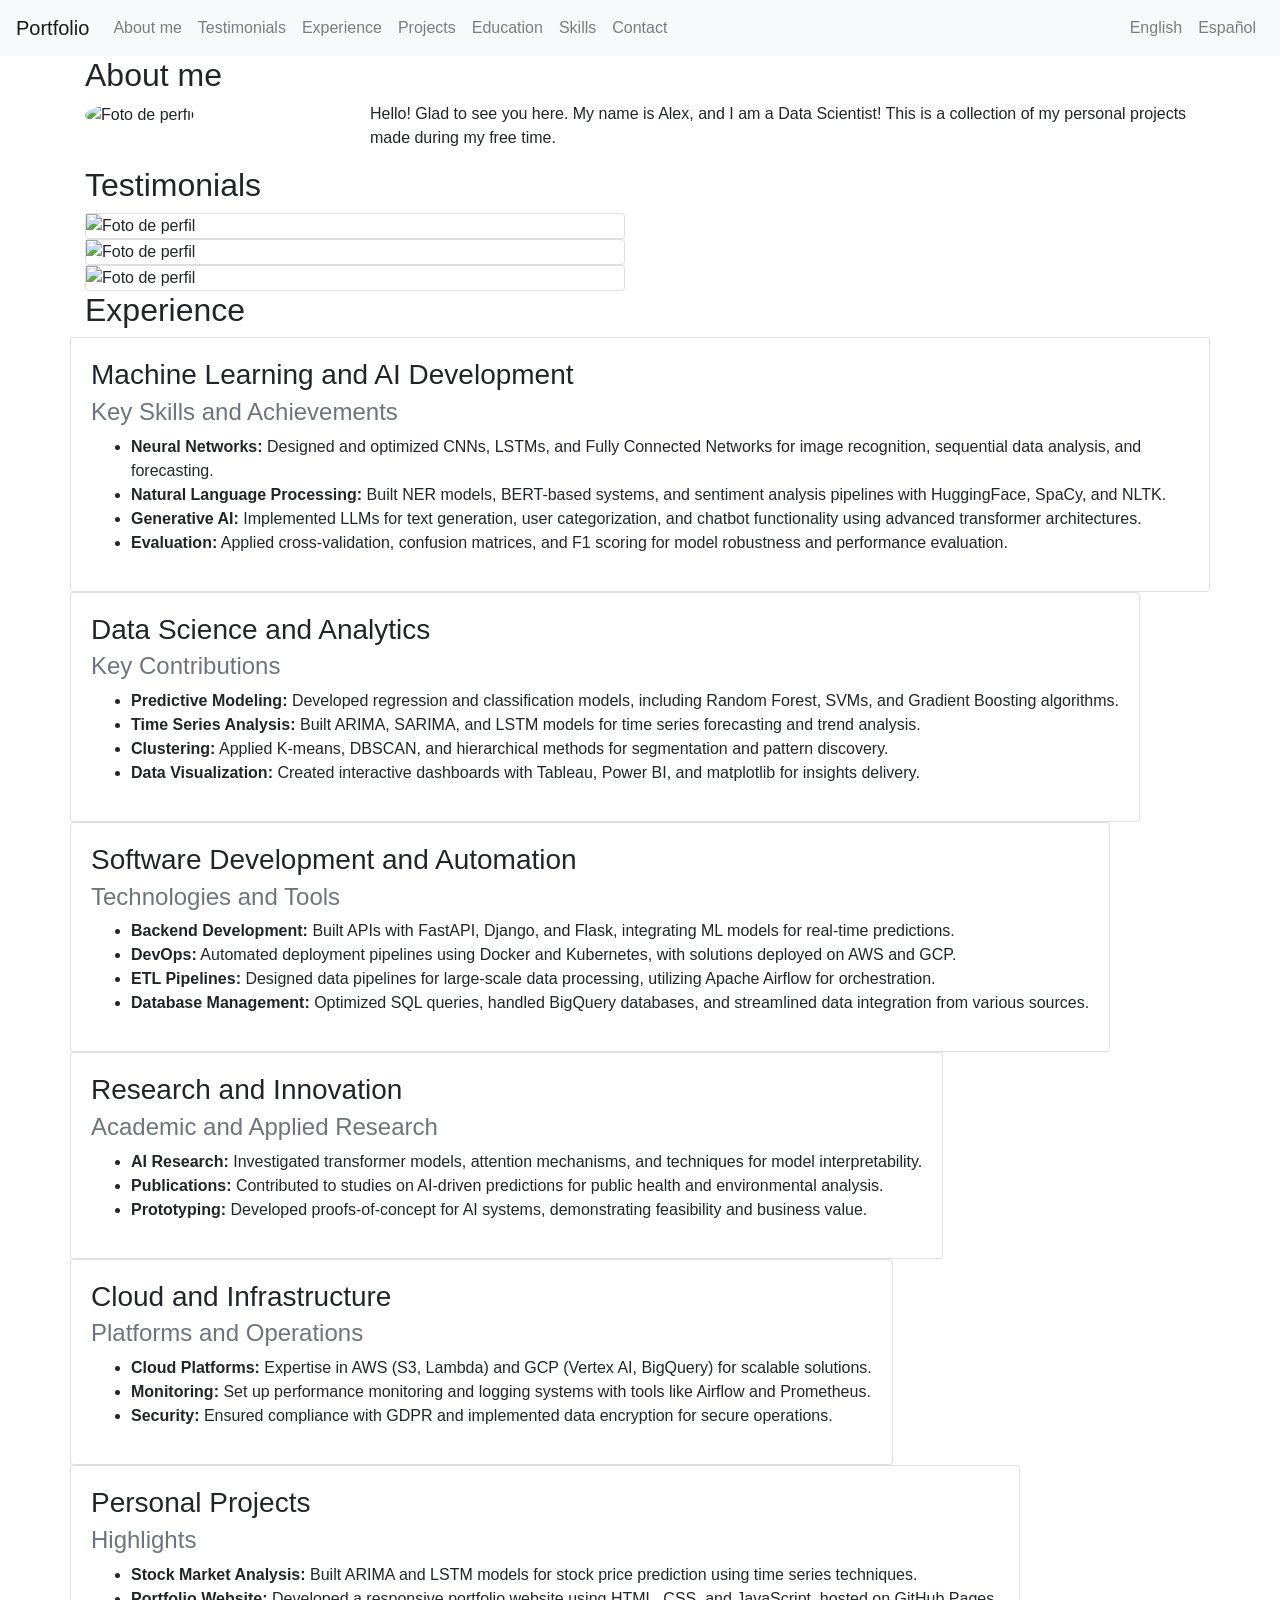
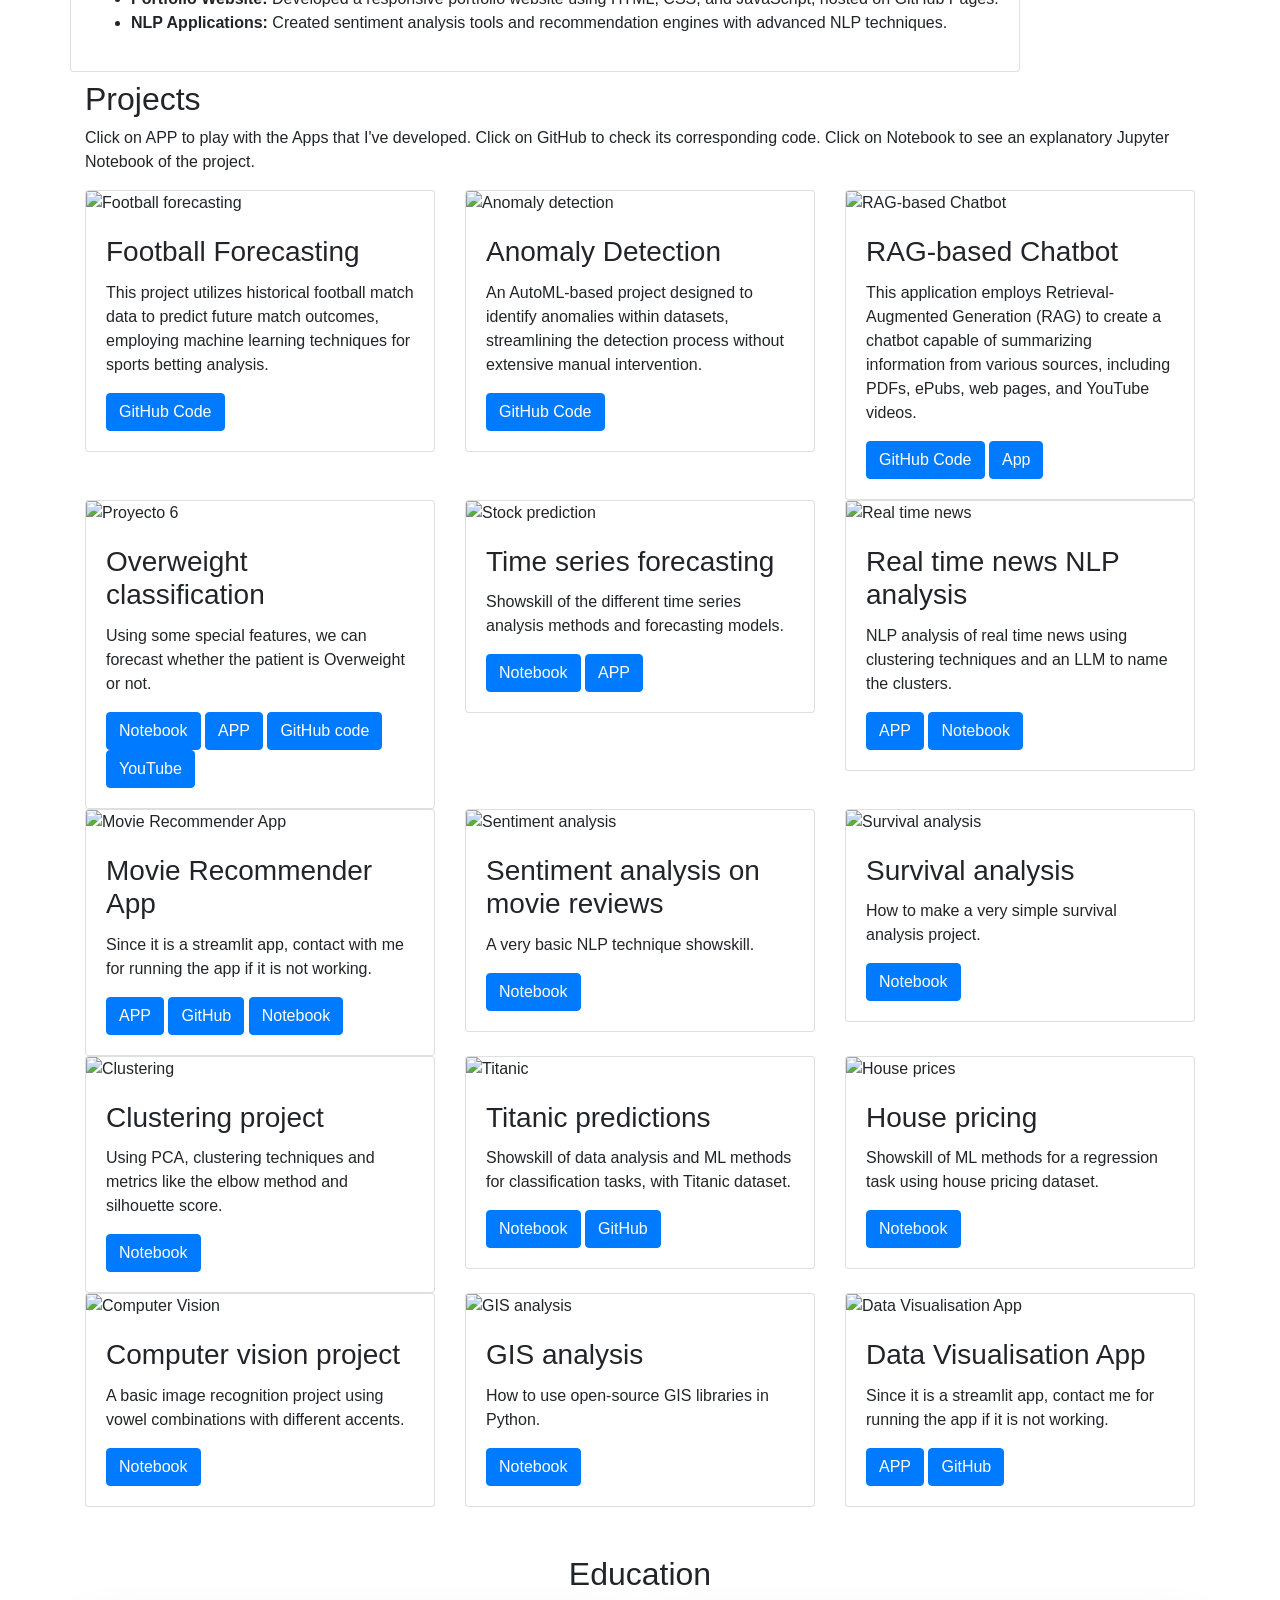
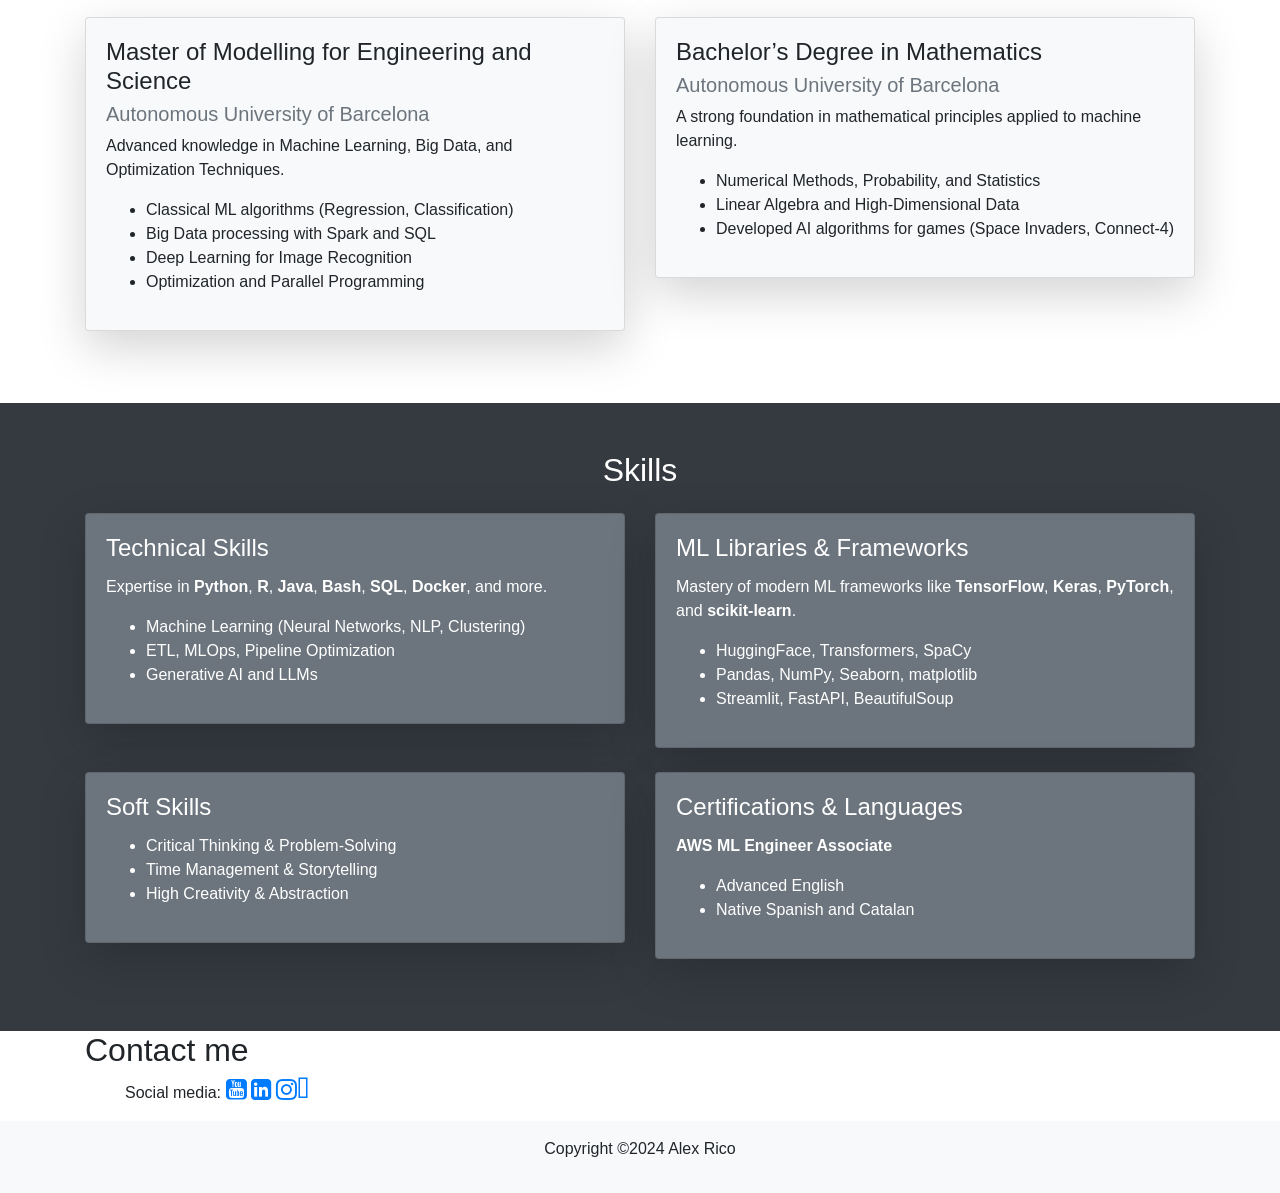
==== index.html @ baceb48c "new change" ====
<!DOCTYPE html>
<html lang="en">
 

<head>
    <title>Alex Rico Rodríguez Portfolio</title>
    <meta charset="UTF-8">
    <meta name="viewport" content="width=device-width, initial-scale=1.0">
    <link rel="stylesheet" href="https://cdnjs.cloudflare.com/ajax/libs/twitter-bootstrap/4.5.3/css/bootstrap.min.css">
    <link rel="stylesheet" href="https://cdnjs.cloudflare.com/ajax/libs/font-awesome/5.15.1/css/all.min.css">
    <link rel="stylesheet" href="sty.css">
    <style> 
       /* Estilos para el header */

   
    </style>
</head>

<body>
    <header>
        <nav class="navbar navbar-expand-lg navbar-light bg-light">
            <a class="navbar-brand" href="#">Portfolio</a>
            <button class="navbar-toggler" type="button" data-toggle="collapse" data-target="#navbarNav" aria-controls="navbarNav" aria-expanded="false" aria-label="Toggle navigation">
                <span class="navbar-toggler-icon"></span>
            </button>
            <div class="collapse navbar-collapse" id="navbarNav">
                <ul class="navbar-nav">
                    <li class="nav-item">
                        <a class="nav-link" href="#about">About me</a>
                    </li>
                    <li class="nav-item">
                        <a class="nav-link" href="#testimonials">Testimonials</a>
                    </li>
                    <li class="nav-item">
                        <a class="nav-link" href="#experience">Experience</a>
                    </li>
                    <li class="nav-item">
                        <a class="nav-link" href="#projects">Projects</a>
                    </li>
                    <li class="nav-item">
                        <a class="nav-link" href="#education">Education</a>
                    </li>
                    <li class="nav-item">
                        <a class="nav-link" href="#skills">Skills</a>
                    </li>
                    <li class="nav-item">
                        <a class="nav-link" href="#contact">Contact</a>
                    </li>
                </ul>
                 <!--
                <ul class="navbar-nav ml-auto language-switcher">
                    <li class="nav-item">
                        <a class="nav-link" href="index_chat_person.html" data-lang="en">English</a>
                    </li>
                    <li class="nav-item">
                        <a class="nav-link" href="index_chat_espanol.html" data-lang="es">Español</a>
                    </li>
                </ul>
            -->
                <ul class="navbar-nav ml-auto">
                    <li class="nav-item">
                        <a class="nav-link" href="./index.html">English</a>
                    </li>
                    <li class="nav-item">
                        <a class="nav-link" href="./index_español.html">Español</a>
                    </li>
                </ul>
            </div>
        </nav>
    </header>
    <main>
        <section id="about" class="section-about">
            <div class="container">
                <h2 class="section-title">About me</h2>
                <div class="row">
                    <div class="col-md-3">
                        <!-- <img src="https://via.placeholder.com/150x150" alt="Foto de perfil" class="img-fluid rounded-circle"> -->
                        <img src="profile photo/retoque.jpeg" alt="Foto de perfil" class="img-fluid rounded-circle">
                        
                    </div>
                    <div class="col-md-9">
                        <p>Hello! Glad to see you here. My name is Alex, and I am a Data Scientist! This is a collection of my personal projects made during my free time.</p>
                    </div>
                        </div>
                </div>
            </div>
        </section>

        <section id="testimonials" class="section-testimonials">
            <div class="container">
                <h2 class="section-title"> Testimonials</h2>
                <div class="row">
                    <div class="col-md-6">
                        <div class="card">
                            <img src="./testimonials/Clustering.PNG" alt="Foto de perfil" style="width: 100%; height: auto;" class="img-fluid">  
                        </div>


                        <div class="card">
                            <img src="./testimonials/Testimonial_3.PNG" alt="Foto de perfil" style="width: 100%; height: auto;" class="img-fluid">  
                        </div>

                        <div class="card">
                            <img src="./testimonials/Voicegain.PNG" alt="Foto de perfil" style="width: 100%; height: auto;" class="img-fluid">  
                        </div>
                    </div>
                    
                
                </div>
            </div>
        </section>
    
        <section id="experience" class="section-experience">
            <div class="container">
                <h2 class="section-title">Experience</h2>
        
                <!-- Machine Learning and AI Development -->
                <div class="row">
                    <div class="card">
                        <div class="card-body">
                            <h3 class="card-title">Machine Learning and AI Development</h3>
                            <h4 class="card-subtitle mb-2 text-muted">Key Skills and Achievements</h4>
                            <ul>
                                <li><strong>Neural Networks:</strong> Designed and optimized CNNs, LSTMs, and Fully Connected Networks for image recognition, sequential data analysis, and forecasting.</li>
                                <li><strong>Natural Language Processing:</strong> Built NER models, BERT-based systems, and sentiment analysis pipelines with HuggingFace, SpaCy, and NLTK.</li>
                                <li><strong>Generative AI:</strong> Implemented LLMs for text generation, user categorization, and chatbot functionality using advanced transformer architectures.</li>
                                <li><strong>Evaluation:</strong> Applied cross-validation, confusion matrices, and F1 scoring for model robustness and performance evaluation.</li>
                            </ul>
                        </div>
                    </div>
                </div>
        
                <!-- Data Science and Analytics -->
                <div class="row">
                    <div class="card">
                        <div class="card-body">
                            <h3 class="card-title">Data Science and Analytics</h3>
                            <h4 class="card-subtitle mb-2 text-muted">Key Contributions</h4>
                            <ul>
                                <li><strong>Predictive Modeling:</strong> Developed regression and classification models, including Random Forest, SVMs, and Gradient Boosting algorithms.</li>
                                <li><strong>Time Series Analysis:</strong> Built ARIMA, SARIMA, and LSTM models for time series forecasting and trend analysis.</li>
                                <li><strong>Clustering:</strong> Applied K-means, DBSCAN, and hierarchical methods for segmentation and pattern discovery.</li>
                                <li><strong>Data Visualization:</strong> Created interactive dashboards with Tableau, Power BI, and matplotlib for insights delivery.</li>
                            </ul>
                        </div>
                    </div>
                </div>
        
                <!-- Software Development and Automation -->
                <div class="row">
                    <div class="card">
                        <div class="card-body">
                            <h3 class="card-title">Software Development and Automation</h3>
                            <h4 class="card-subtitle mb-2 text-muted">Technologies and Tools</h4>
                            <ul>
                                <li><strong>Backend Development:</strong> Built APIs with FastAPI, Django, and Flask, integrating ML models for real-time predictions.</li>
                                <li><strong>DevOps:</strong> Automated deployment pipelines using Docker and Kubernetes, with solutions deployed on AWS and GCP.</li>
                                <li><strong>ETL Pipelines:</strong> Designed data pipelines for large-scale data processing, utilizing Apache Airflow for orchestration.</li>
                                <li><strong>Database Management:</strong> Optimized SQL queries, handled BigQuery databases, and streamlined data integration from various sources.</li>
                            </ul>
                        </div>
                    </div>
                </div>
        
                <!-- Research and Innovation -->
                <div class="row">
                    <div class="card">
                        <div class="card-body">
                            <h3 class="card-title">Research and Innovation</h3>
                            <h4 class="card-subtitle mb-2 text-muted">Academic and Applied Research</h4>
                            <ul>
                                <li><strong>AI Research:</strong> Investigated transformer models, attention mechanisms, and techniques for model interpretability.</li>
                                <li><strong>Publications:</strong> Contributed to studies on AI-driven predictions for public health and environmental analysis.</li>
                                <li><strong>Prototyping:</strong> Developed proofs-of-concept for AI systems, demonstrating feasibility and business value.</li>
                            </ul>
                        </div>
                    </div>
                </div>
        
                <!-- Cloud and Infrastructure -->
                <div class="row">
                    <div class="card">
                        <div class="card-body">
                            <h3 class="card-title">Cloud and Infrastructure</h3>
                            <h4 class="card-subtitle mb-2 text-muted">Platforms and Operations</h4>
                            <ul>
                                <li><strong>Cloud Platforms:</strong> Expertise in AWS (S3, Lambda) and GCP (Vertex AI, BigQuery) for scalable solutions.</li>
                                <li><strong>Monitoring:</strong> Set up performance monitoring and logging systems with tools like Airflow and Prometheus.</li>
                                <li><strong>Security:</strong> Ensured compliance with GDPR and implemented data encryption for secure operations.</li>
                            </ul>
                        </div>
                    </div>
                </div>
        
                <!-- Personal Projects -->
                <div class="row">
                    <div class="card">
                        <div class="card-body">
                            <h3 class="card-title">Personal Projects</h3>
                            <h4 class="card-subtitle mb-2 text-muted">Highlights</h4>
                            <ul>
                                <li><strong>Stock Market Analysis:</strong> Built ARIMA and LSTM models for stock price prediction using time series techniques.</li>
                                <li><strong>Portfolio Website:</strong> Developed a responsive portfolio website using HTML, CSS, and JavaScript, hosted on GitHub Pages.</li>
                                <li><strong>NLP Applications:</strong> Created sentiment analysis tools and recommendation engines with advanced NLP techniques.</li>
                            </ul>
                        </div>
                    </div>
                </div>
            </div>
        </section>
        
        
        
        <section id="projects" class="section-projects">
            <div class="container">
                <h2 class="section-title" data-translate="projects"></h2>
                <h2>Projects</h2>
                <p>Click on APP to play with the Apps that I've developed. Click on GitHub to check its corresponding code. Click on Notebook to see an explanatory Jupyter Notebook of the project.</p>
                
                <!-- Primera fila de proyectos -->
                <div class="row">
                    <div class="col-md-4">
                        <div class="card">
                            <img src="./projects/photo/football_forecasting.jpg" alt="Football forecasting" class="card-img-top">
                            <div class="card-body">
                                <h3 class="card-title">Football Forecasting</h3>
                                <p class="card-text">This project utilizes historical football match data to predict future match outcomes, employing machine learning techniques for sports betting analysis.</p>
                                <a href="https://github.com/arico97/casino" class="btn btn-primary">GitHub Code</a>
                            </div>
                        </div>
                    </div>
                    
                    <div class="col-md-4">
                        <div class="card">
                            <img src="./projects/photo/anomaly_detection.jpg" alt="Anomaly detection" class="card-img-top">
                            <div class="card-body">
                                <h3 class="card-title">Anomaly Detection</h3>
                                <p class="card-text">An AutoML-based project designed to identify anomalies within datasets, streamlining the detection process without extensive manual intervention.</p>
                                <a href="https://github.com/arico97/anomaly_detection" class="btn btn-primary">GitHub Code</a>
                            </div>
                        </div>
                    </div>
                    
                    <div class="col-md-4">
                        <div class="card">
                            <img src="./projects/photo/rag_chatbot.jpg" alt="RAG-based Chatbot" class="card-img-top">
                            <div class="card-body">
                                <h3 class="card-title">RAG-based Chatbot</h3>
                                <p class="card-text">This application employs Retrieval-Augmented Generation (RAG) to create a chatbot capable of summarizing information from various sources, including PDFs, ePubs, web pages, and YouTube videos.</p>
                                <a href="https://github.com/arico97/RAG_summarizer" class="btn btn-primary">GitHub Code</a>
                                <a href="https://huggingface.co/spaces/arico777/RAG_pdf" class="btn btn-primary">App</a>
                            </div>
                        </div>
                    </div>
                    
                </div>
                
                <div class="row">
                    <div class="col-md-4">
                        <div class="card">
                            <img src="./projects/photo/obesity.jpg" alt="Proyecto 6" class="card-img-top">
                            <div class="card-body">
                                <h3 class="card-title">Overweight classification</h3>
                                <p class="card-text">Using some special features, we can forecast whether the patient is Overweight or not.</p>
                                <a href="./projects/uci_ow.html" class="btn btn-primary">Notebook</a>
                                <a href="https://overwuci-e6rcalecxy5s59a8spqqv5.streamlit.app/" class="btn btn-primary">APP</a>
                                <a href="https://github.com/arico97/overw_uci" class="btn btn-primary">GitHub code</a>
                                <a href="https://youtu.be/a_OVtQLZcI8?si=lf-8d8aB-Sa2OjYa" class="btn btn-primary">YouTube</a>
                            </div>
                        </div>
                    </div>
                    
                    <div class="col-md-4">
                        <div class="card">
                            <img src="./projects/photo/stock-prediction.png" alt="Stock prediction" class="card-img-top">
                            <div class="card-body">
                                <h3 class="card-title">Time series forecasting</h3>
                                <p class="card-text">Showskill of the different time series analysis methods and forecasting models.</p>
                                <a href="./projects/Time series forecasting.html" class="btn btn-primary">Notebook</a>
                                <a href="https://huggingface.co/spaces/arico777/automl_trading_forecasting" class="btn btn-primary">APP</a>
                            </div>
                        </div>
                    </div>
                    
                    <div class="col-md-4">
                        <div class="card">
                            <img src="./projects/photo/news_api.png" alt="Real time news" class="card-img-top">
                            <div class="card-body">
                                <h3 class="card-title">Real time news NLP analysis</h3>
                                <p class="card-text">NLP analysis of real time news using clustering techniques and an LLM to name the clusters.</p>
                                <a href="https://huggingface.co/spaces/arico777/news-api" class="btn btn-primary">APP</a>
                                <a href="https://github.com/arico97/alexrico.github.io/blob/main/projects/Real_time_news_analysis_classification.ipynb" class="btn btn-primary">Notebook</a>
                            </div>
                        </div>
                    </div>
                </div>
        
                <!-- Segunda fila de proyectos -->
                <div class="row">
                    <div class="col-md-4">
                        <div class="card">
                            <img src="./projects/photo/movie_recommender_app.PNG" alt="Movie Recommender App" class="card-img-top">
                            <div class="card-body">
                                <h3 class="card-title">Movie Recommender App</h3>
                                <p class="card-text">Since it is a streamlit app, contact with me for running the app if it is not working.</p>
                                <a href="https://appmovierecommender-anpzk4sustwafamcjipkzx.streamlit.app/" class="btn btn-primary">APP</a>
                                <a href="https://github.com/arico97/streamlit_movie_recommender" class="btn btn-primary">GitHub</a>
                                <a href="./projects/Recommenders.html" class="btn btn-primary">Notebook</a>
                            </div>
                        </div>
                    </div>
                    
                    <div class="col-md-4">
                        <div class="card">
                            <img src="./projects/photo/movie-reviews.png" alt="Sentiment analysis" class="card-img-top">
                            <div class="card-body">
                                <h3 class="card-title">Sentiment analysis on movie reviews</h3>
                                <p class="card-text">A very basic NLP technique showskill.</p>
                                <a href="./projects/nlp.html" class="btn btn-primary">Notebook</a>
                            </div>
                        </div>
                    </div>
                    
                    <div class="col-md-4">
                        <div class="card">
                            <img src="./projects/photo/survival-analysis.png" alt="Survival analysis" class="card-img-top">
                            <div class="card-body">
                                <h3 class="card-title">Survival analysis</h3>
                                <p class="card-text">How to make a very simple survival analysis project.</p>
                                <a href="./projects/Survival analysis.html" class="btn btn-primary">Notebook</a>
                            </div>
                        </div>
                    </div>
                </div>
        
                <!-- Tercera fila de proyectos -->
                <div class="row">
                    <div class="col-md-4">
                        <div class="card">
                            <img src="./projects/photo/clusters.png" alt="Clustering" class="card-img-top">
                            <div class="card-body">
                                <h3 class="card-title">Clustering project</h3>
                                <p class="card-text">Using PCA, clustering techniques and metrics like the elbow method and silhouette score.</p>
                                <a href="./projects/clustering-notebook_v2.html" class="btn btn-primary">Notebook</a>
                            </div>
                        </div>
                    </div>
                    
                    <div class="col-md-4">
                        <div class="card">
                            <img src="./projects/photo/titanic.jpg" alt="Titanic" class="card-img-top">
                            <div class="card-body">
                                <h3 class="card-title">Titanic predictions</h3>
                                <p class="card-text">Showskill of data analysis and ML methods for classification tasks, with Titanic dataset.</p>
                                <a href="./projects/Titanic1.html" class="btn btn-primary">Notebook</a>
                                <a href="https://github.com/arico97/titanic_api" class="btn btn-primary">GitHub</a>
                            </div>
                        </div>
                    </div>
                    
                    <div class="col-md-4">
                        <div class="card">
                            <img src="./projects/photo/house-prices.png" alt="House prices" class="card-img-top">
                            <div class="card-body">
                                <h3 class="card-title">House pricing</h3>
                                <p class="card-text">Showskill of ML methods for a regression task using house pricing dataset.</p>
                                <a href="./projects/House pricing.html" class="btn btn-primary">Notebook</a>
                            </div>
                        </div>
                    </div>
                </div>
        
                <!-- Cuarta fila de proyectos -->
                <div class="row">
                    <div class="col-md-4">
                        <div class="card">
                            <img src="https://via.placeholder.com/300x200" alt="Computer Vision" class="card-img-top">
                            <div class="card-body">
                                <h3 class="card-title">Computer vision project</h3>
                                <p class="card-text">A basic image recognition project using vowel combinations with different accents.</p>
                                <a href="./projects/image-recognition.html" class="btn btn-primary">Notebook</a>
                            </div>
                        </div>
                    </div>
                    
                    <div class="col-md-4">
                        <div class="card">
                            <img src="./projects/photo/GIS.png" alt="GIS analysis" class="card-img-top">
                            <div class="card-body">
                                <h3 class="card-title">GIS analysis</h3>
                                <p class="card-text">How to use open-source GIS libraries in Python.</p>
                                <a href="./projects/GIS.html" class="btn btn-primary">Notebook</a>
                            </div>
                        </div>
                    </div>
                    
                    <div class="col-md-4">
                        <div class="card">
                            <img src="./projects/photo/data_visualisation_app.PNG" alt="Data Visualisation App" class="card-img-top">
                            <div class="card-body">
                                <h3 class="card-title">Data Visualisation App</h3>
                                <p class="card-text">Since it is a streamlit app, contact me for running the app if it is not working.</p>
                                <a href="https://appdatavisualisation-zbxpv4y6yqnc8smmheufpy.streamlit.app/" class="btn btn-primary">APP</a>
                                <a href="https://github.com/arico97/streamlit_data_visualisation" class="btn btn-primary">GitHub</a>
                            </div>
                        </div>
                    </div>
                </div>
            </div>
        </section>
        <section id="education" class="py-5">
            <div class="container">
                <h2 class="text-center mb-4">Education</h2>
        
                <div class="row">
                    <!-- Master's Degree -->
                    <div class="col-md-6">
                        <div class="card bg-light mb-4 shadow-lg">
                            <div class="card-body">
                                <h4 class="card-title">Master of Modelling for Engineering and Science</h4>
                                <h5 class="card-subtitle mb-2 text-muted">Autonomous University of Barcelona</h5>
                                <p class="card-text">
                                    Advanced knowledge in Machine Learning, Big Data, and Optimization Techniques.
                                </p>
                                <ul>
                                    <li>Classical ML algorithms (Regression, Classification)</li>
                                    <li>Big Data processing with Spark and SQL</li>
                                    <li>Deep Learning for Image Recognition</li>
                                    <li>Optimization and Parallel Programming</li>
                                </ul>
                            </div>
                        </div>
                    </div>
        
                    <!-- Bachelor's Degree -->
                    <div class="col-md-6">
                        <div class="card bg-light mb-4 shadow-lg">
                            <div class="card-body">
                                <h4 class="card-title">Bachelor’s Degree in Mathematics</h4>
                                <h5 class="card-subtitle mb-2 text-muted">Autonomous University of Barcelona</h5>
                                <p class="card-text">
                                    A strong foundation in mathematical principles applied to machine learning.
                                </p>
                                <ul>
                                    <li>Numerical Methods, Probability, and Statistics</li>
                                    <li>Linear Algebra and High-Dimensional Data</li>
                                    <li>Developed AI algorithms for games (Space Invaders, Connect-4)</li>
                                </ul>
                            </div>
                        </div>
                    </div>
                </div>
            </div>
        </section>
        
        
        <section id="skills" class="py-5 bg-dark text-white">
            <div class="container">
                <h2 class="text-center mb-4">Skills</h2>
        
                <!-- Skills Overview -->
                <div class="row">
                    <!-- Technical Skills -->
                    <div class="col-md-6">
                        <div class="card bg-secondary text-white mb-4 shadow-lg">
                            <div class="card-body">
                                <h4 class="card-title">Technical Skills</h4>
                                <p class="card-text">
                                    Expertise in <strong>Python</strong>, <strong>R</strong>, <strong>Java</strong>, 
                                    <strong>Bash</strong>, <strong>SQL</strong>, <strong>Docker</strong>, and more.
                                </p>
                                <ul>
                                    <li>Machine Learning (Neural Networks, NLP, Clustering)</li>
                                    <li>ETL, MLOps, Pipeline Optimization</li>
                                    <li>Generative AI and LLMs</li>
                                </ul>
                            </div>
                        </div>
                    </div>
        
                    <!-- ML Libraries -->
                    <div class="col-md-6">
                        <div class="card bg-secondary text-white mb-4 shadow-lg">
                            <div class="card-body">
                                <h4 class="card-title">ML Libraries & Frameworks</h4>
                                <p class="card-text">
                                    Mastery of modern ML frameworks like <strong>TensorFlow</strong>, 
                                    <strong>Keras</strong>, <strong>PyTorch</strong>, and <strong>scikit-learn</strong>.
                                </p>
                                <ul>
                                    <li>HuggingFace, Transformers, SpaCy</li>
                                    <li>Pandas, NumPy, Seaborn, matplotlib</li>
                                    <li>Streamlit, FastAPI, BeautifulSoup</li>
                                </ul>
                            </div>
                        </div>
                    </div>
                </div>
        
                <!-- Soft Skills -->
                <div class="row">
                    <div class="col-md-6">
                        <div class="card bg-secondary text-white mb-4 shadow-lg">
                            <div class="card-body">
                                <h4 class="card-title">Soft Skills</h4>
                                <ul>
                                    <li>Critical Thinking & Problem-Solving</li>
                                    <li>Time Management & Storytelling</li>
                                    <li>High Creativity & Abstraction</li>
                                </ul>
                            </div>
                        </div>
                    </div>
        
                    <!-- Certifications & Languages -->
                    <div class="col-md-6">
                        <div class="card bg-secondary text-white mb-4 shadow-lg">
                            <div class="card-body">
                                <h4 class="card-title">Certifications & Languages</h4>
                                <p class="card-text">
                                    <strong>AWS ML Engineer Associate</strong>
                                </p>
                                <ul>
                                    <li>Advanced English</li>
                                    <li>Native Spanish and Catalan</li>
                                </ul>
                            </div>
                        </div>
                    </div>
                </div>
            </div>
        </section>
        
        
        
        <section id="contact" class="section-contact">
            <meta name="viewport" content="width=device-width, initial-scale=1">
            <link rel="stylesheet" href="https://cdnjs.cloudflare.com/ajax/libs/font-awesome/4.7.0/css/font-awesome.min.css">
            <div class="container">
                <h2 class="section-title">Contact me</h2>
                <div class="row">
                    <div class="col-md-6">
                        <ul>
                            Social media: <a class="fa fa-youtube-square" style="font-size:24px" href="https://www.youtube.com/channel/UC66L8VoX-xbpcBgLt-mIUvA"></a>  <a class="fa fa-linkedin-square" style="font-size:24px" href="https://www.linkedin.com/in/alex-rico-rodr%C3%ADguez-a04075160/"></a> <a class="fa fa-instagram" style="font-size:24px" href="https://www.instagram.com/dataandrico/"></a><a class="fa fa-tiktok" style="font-size:24px" href="https://www.tiktok.com/@data.and.rico?_t=8nGuprMybKK&_r=1"></a>
                        </ul>
                    </div>
                </div>
            </div>
        </section>
    </main>
    <footer class="bg-light py-3">
        <div class="container">
            <p class="text-center">Copyright ©2024 Alex Rico</p>
        </div>
    </footer>
    <script src="https://code.jquery.com/jquery-3.6.0.min.js"></script>
    <script src="https://cdnjs.cloudflare.com/ajax/libs/twitter-bootstrap/4.5.3/js/bootstrap.bundle.min.js"></script>
    <script>
        $('.language-switcher a').click(function(e){
            e.preventDefault();
            $('html').attr('lang', $(this).data('lang'));
        });
    </script>
</body>
</html>
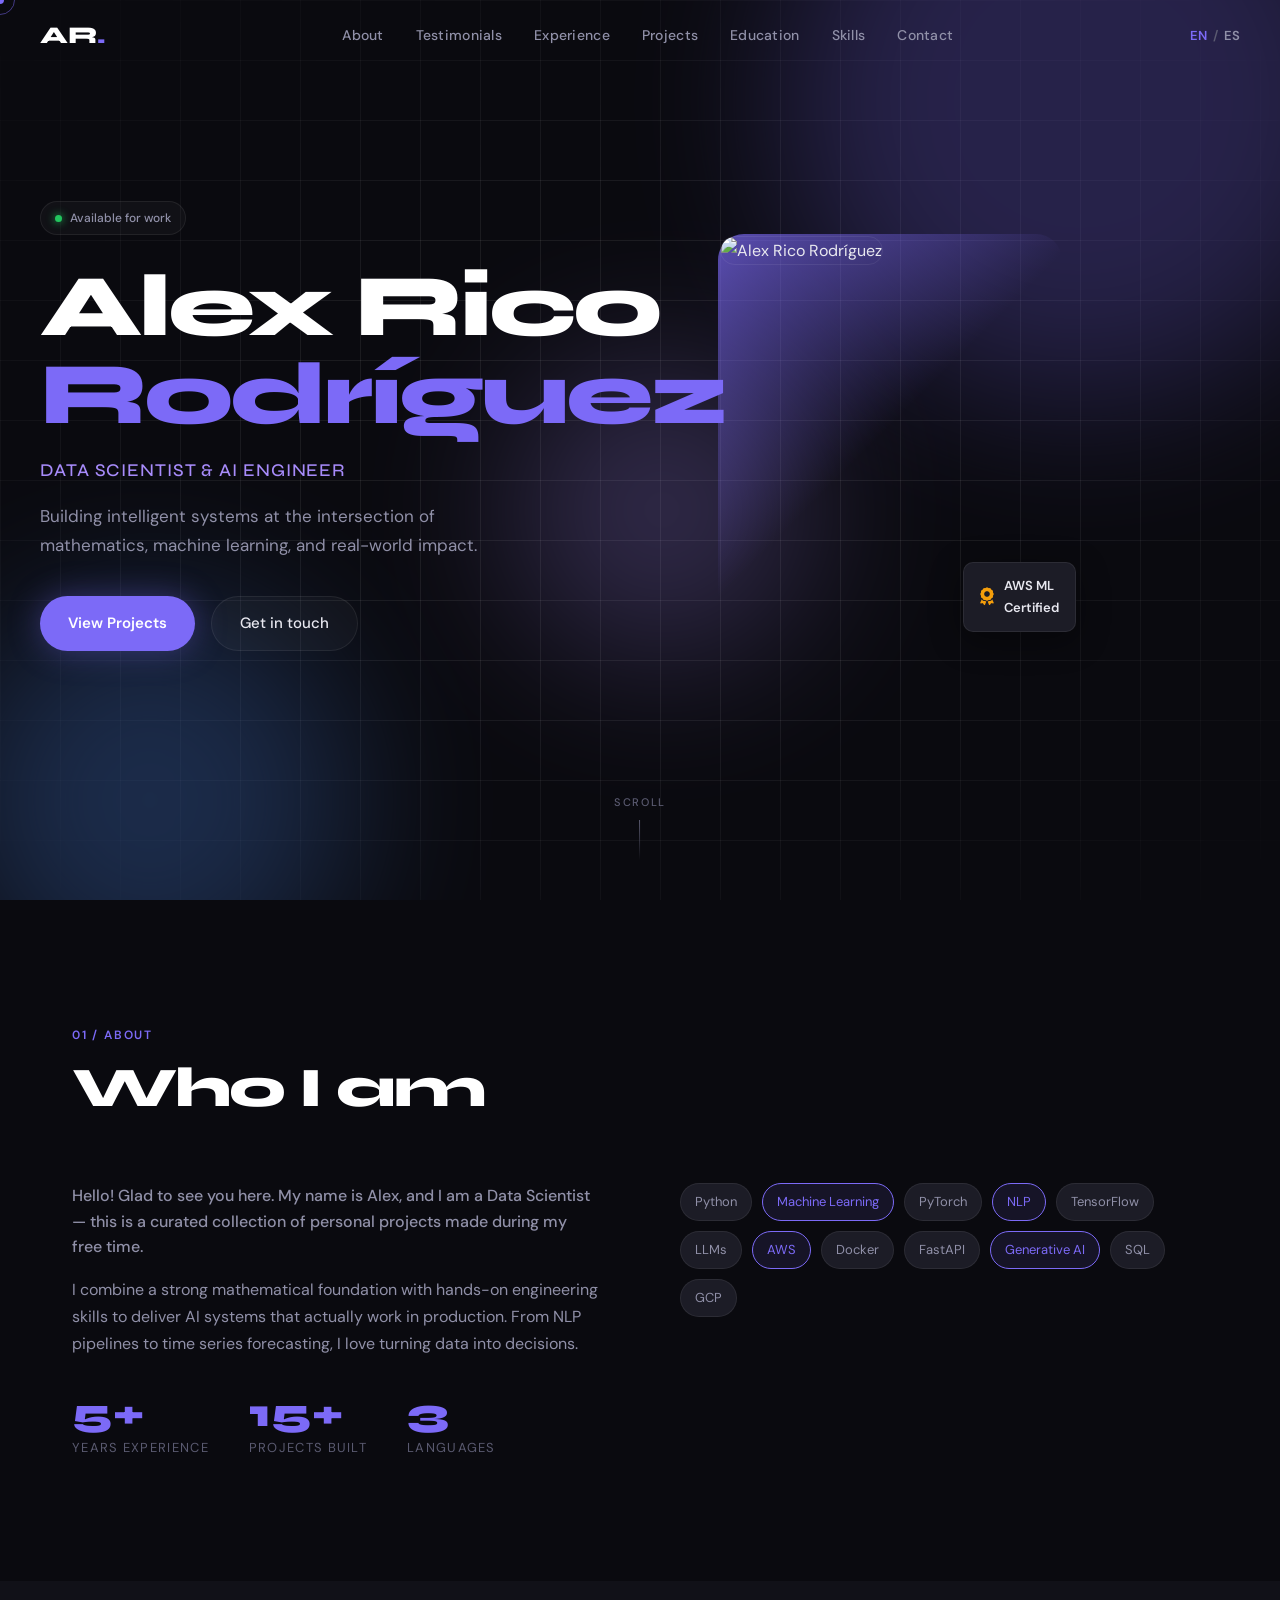
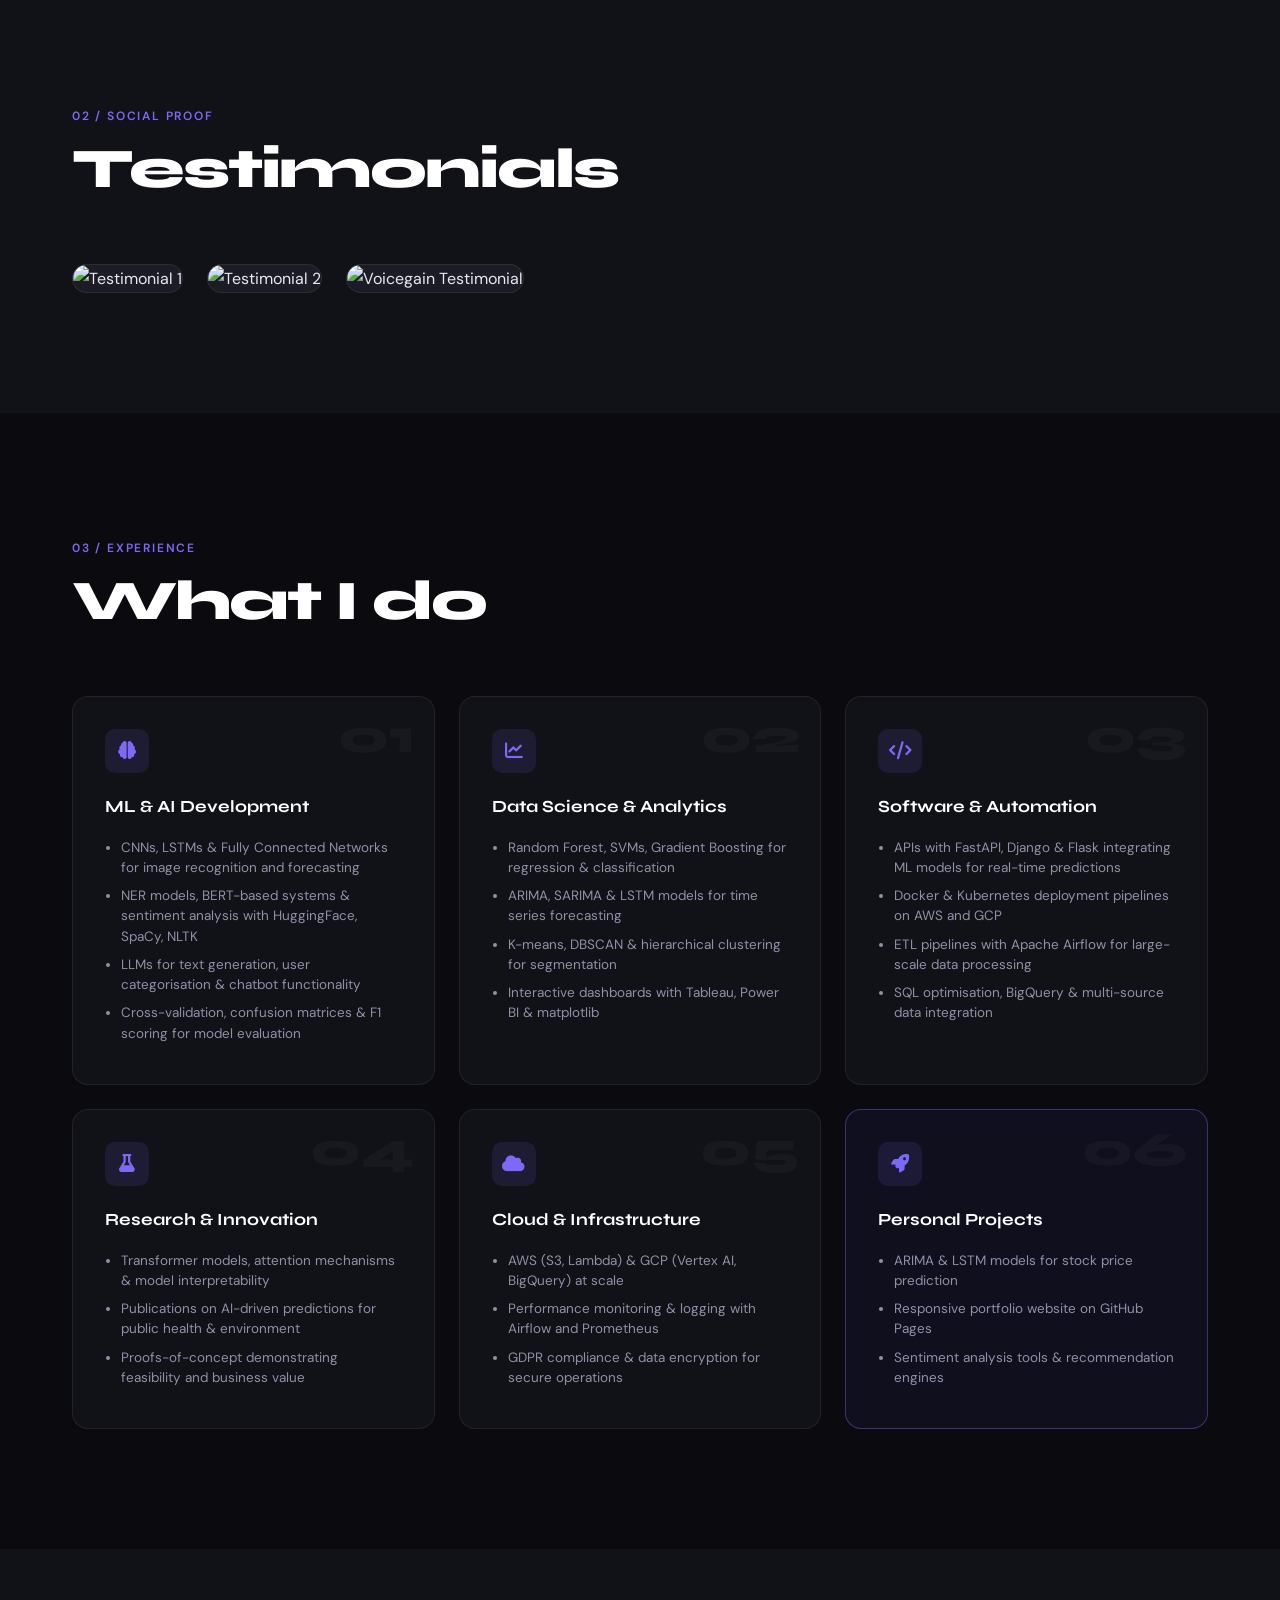
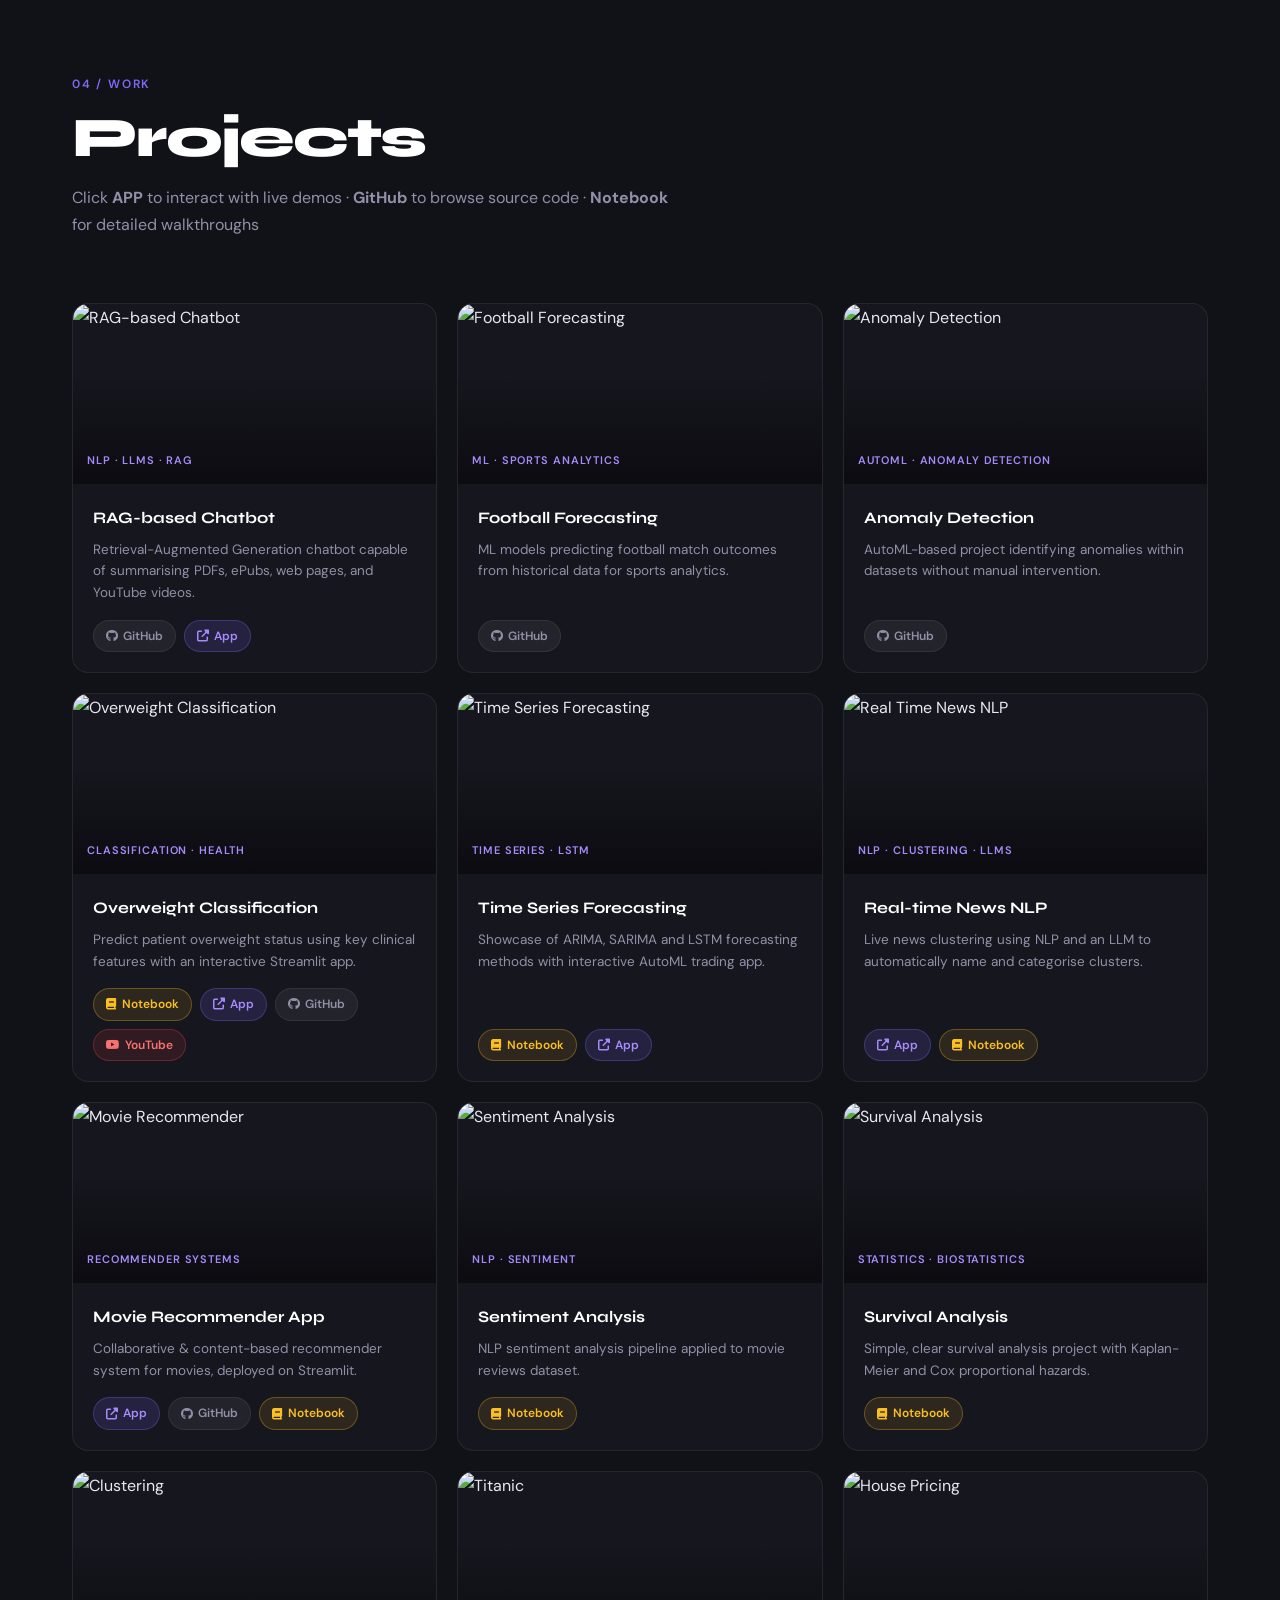
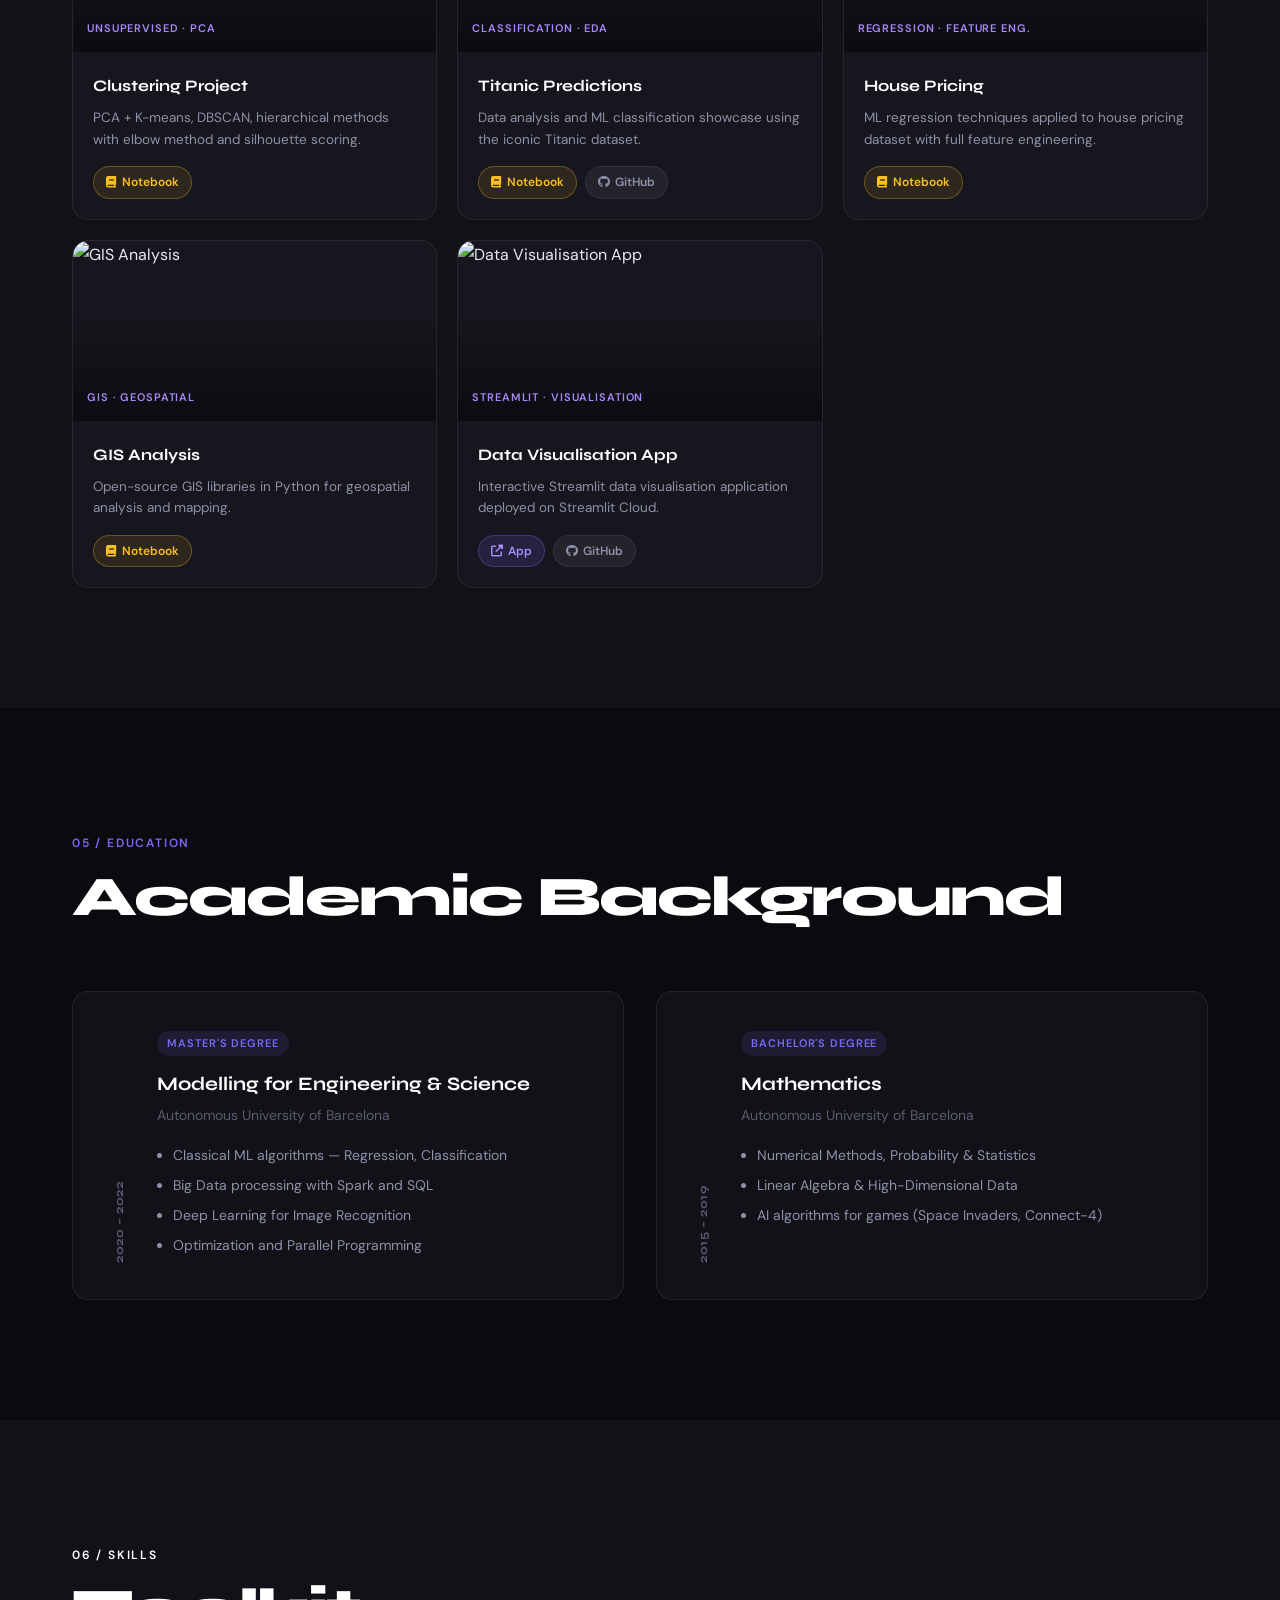
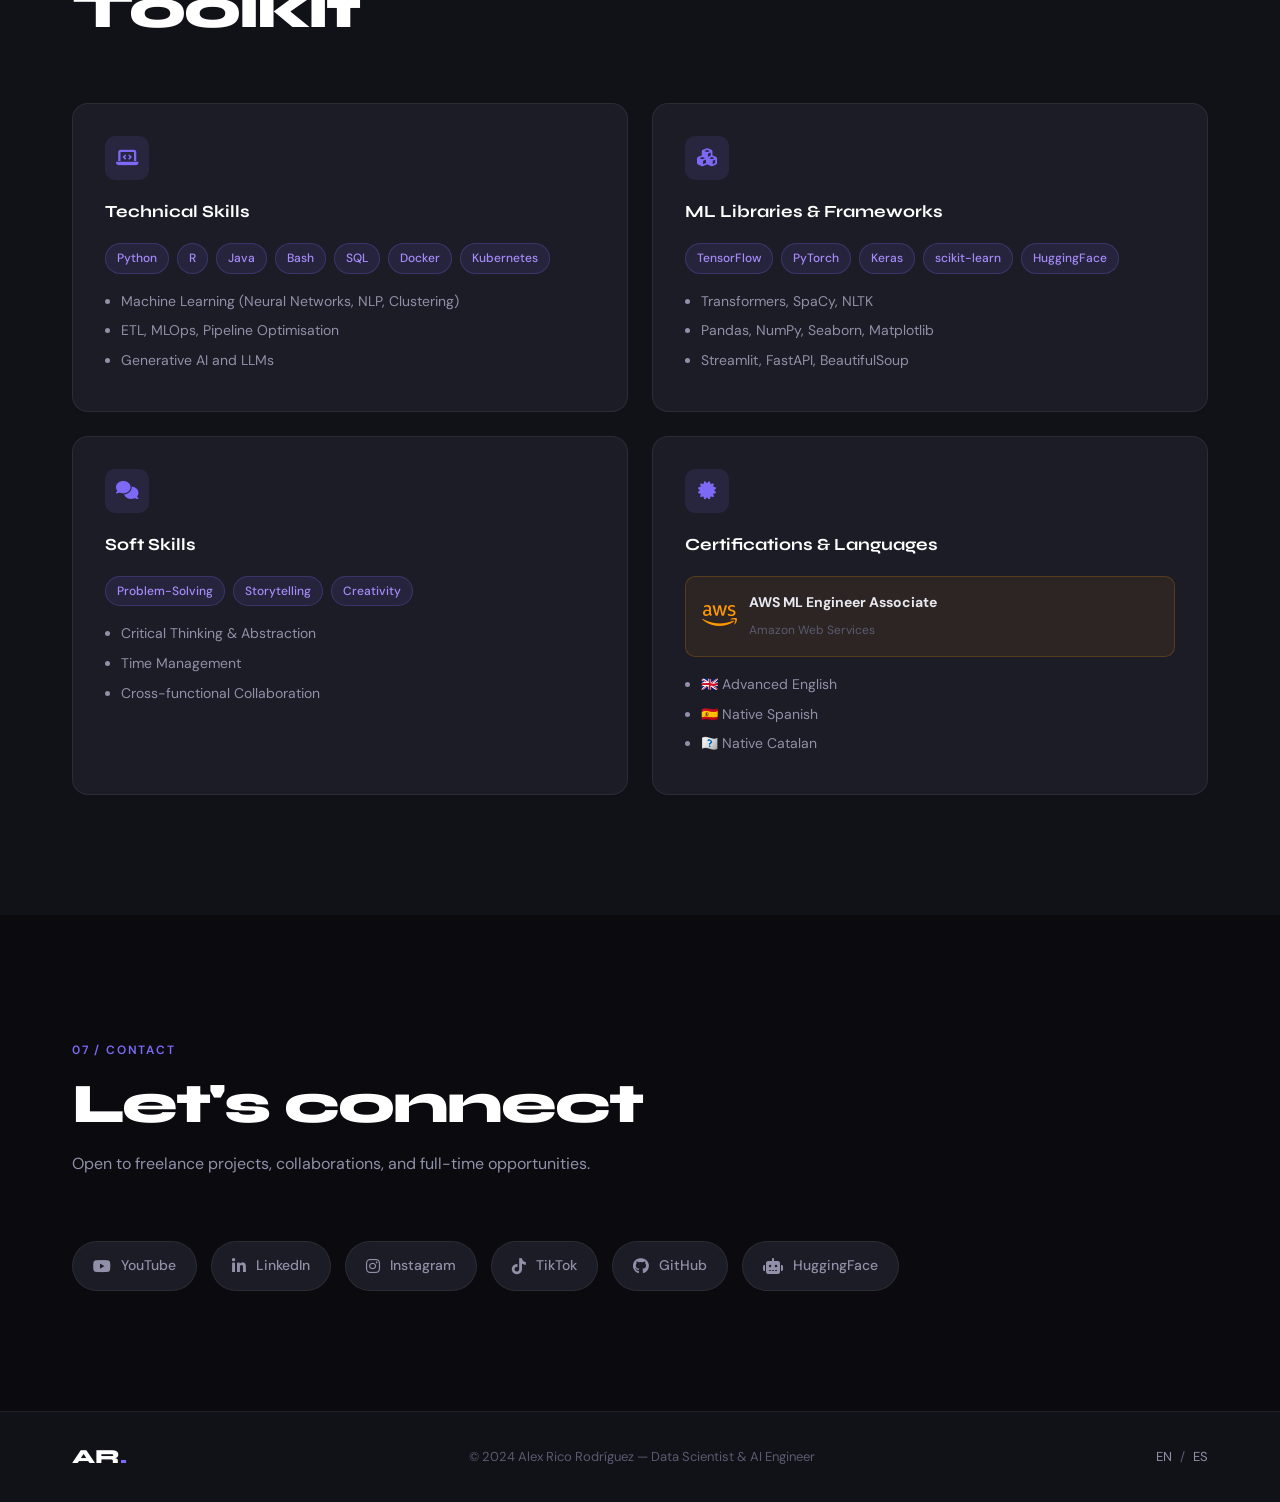
==== commit a4b018fa: "claude changes" ====
--- a/index.html
+++ b/index.html
@@ -1,565 +1,679 @@
-<!DOCTYPE html>
-<html lang="en">
- 
-
-<head>
-    <title>Alex Rico Rodríguez Portfolio</title>
-    <meta charset="UTF-8">
-    <meta name="viewport" content="width=device-width, initial-scale=1.0">
-    <link rel="stylesheet" href="https://cdnjs.cloudflare.com/ajax/libs/twitter-bootstrap/4.5.3/css/bootstrap.min.css">
-    <link rel="stylesheet" href="https://cdnjs.cloudflare.com/ajax/libs/font-awesome/5.15.1/css/all.min.css">
-    <link rel="stylesheet" href="sty.css">
-    <style> 
-       /* Estilos para el header */
-
-   
-    </style>
-</head>
-
-<body>
-    <header>
-        <nav class="navbar navbar-expand-lg navbar-light bg-light">
-            <a class="navbar-brand" href="#">Portfolio</a>
-            <button class="navbar-toggler" type="button" data-toggle="collapse" data-target="#navbarNav" aria-controls="navbarNav" aria-expanded="false" aria-label="Toggle navigation">
-                <span class="navbar-toggler-icon"></span>
-            </button>
-            <div class="collapse navbar-collapse" id="navbarNav">
-                <ul class="navbar-nav">
-                    <li class="nav-item">
-                        <a class="nav-link" href="#about">About me</a>
-                    </li>
-                    <li class="nav-item">
-                        <a class="nav-link" href="#testimonials">Testimonials</a>
-                    </li>
-                    <li class="nav-item">
-                        <a class="nav-link" href="#experience">Experience</a>
-                    </li>
-                    <li class="nav-item">
-                        <a class="nav-link" href="#projects">Projects</a>
-                    </li>
-                    <li class="nav-item">
-                        <a class="nav-link" href="#education">Education</a>
-                    </li>
-                    <li class="nav-item">
-                        <a class="nav-link" href="#skills">Skills</a>
-                    </li>
-                    <li class="nav-item">
-                        <a class="nav-link" href="#contact">Contact</a>
-                    </li>
-                </ul>
-                 <!--
-                <ul class="navbar-nav ml-auto language-switcher">
-                    <li class="nav-item">
-                        <a class="nav-link" href="index_chat_person.html" data-lang="en">English</a>
-                    </li>
-                    <li class="nav-item">
-                        <a class="nav-link" href="index_chat_espanol.html" data-lang="es">Español</a>
-                    </li>
-                </ul>
-            -->
-                <ul class="navbar-nav ml-auto">
-                    <li class="nav-item">
-                        <a class="nav-link" href="./index.html">English</a>
-                    </li>
-                    <li class="nav-item">
-                        <a class="nav-link" href="./index_español.html">Español</a>
-                    </li>
-                </ul>
-            </div>
-        </nav>
-    </header>
-    <main>
-        <section id="about" class="section-about">
-            <div class="container">
-                <h2 class="section-title">About me</h2>
-                <div class="row">
-                    <div class="col-md-3">
-                        <!-- <img src="https://via.placeholder.com/150x150" alt="Foto de perfil" class="img-fluid rounded-circle"> -->
-                        <img src="profile photo/retoque.jpeg" alt="Foto de perfil" class="img-fluid rounded-circle">
-                        
-                    </div>
-                    <div class="col-md-9">
-                        <p>Hello! Glad to see you here. My name is Alex, and I am a Data Scientist! This is a collection of my personal projects made during my free time.</p>
-                    </div>
-                        </div>
-                </div>
-            </div>
-        </section>
-
-        <section id="testimonials" class="section-testimonials">
-            <div class="container">
-                <h2 class="section-title"> Testimonials</h2>
-                <div class="row">
-                    <div class="col-md-6">
-                        <div class="card">
-                            <img src="./testimonials/Clustering.PNG" alt="Foto de perfil" style="width: 100%; height: auto;" class="img-fluid">  
-                        </div>
-
-
-                        <div class="card">
-                            <img src="./testimonials/Testimonial_3.PNG" alt="Foto de perfil" style="width: 100%; height: auto;" class="img-fluid">  
-                        </div>
-
-                        <div class="card">
-                            <img src="./testimonials/Voicegain.PNG" alt="Foto de perfil" style="width: 100%; height: auto;" class="img-fluid">  
-                        </div>
-                    </div>
-                    
-                
-                </div>
-            </div>
-        </section>
-    
-        <section id="experience" class="section-experience">
-            <div class="container">
-                <h2 class="section-title">Experience</h2>
-        
-                <!-- Machine Learning and AI Development -->
-                <div class="row">
-                    <div class="card">
-                        <div class="card-body">
-                            <h3 class="card-title">Machine Learning and AI Development</h3>
-                            <h4 class="card-subtitle mb-2 text-muted">Key Skills and Achievements</h4>
-                            <ul>
-                                <li><strong>Neural Networks:</strong> Designed and optimized CNNs, LSTMs, and Fully Connected Networks for image recognition, sequential data analysis, and forecasting.</li>
-                                <li><strong>Natural Language Processing:</strong> Built NER models, BERT-based systems, and sentiment analysis pipelines with HuggingFace, SpaCy, and NLTK.</li>
-                                <li><strong>Generative AI:</strong> Implemented LLMs for text generation, user categorization, and chatbot functionality using advanced transformer architectures.</li>
-                                <li><strong>Evaluation:</strong> Applied cross-validation, confusion matrices, and F1 scoring for model robustness and performance evaluation.</li>
-                            </ul>
-                        </div>
-                    </div>
-                </div>
-        
-                <!-- Data Science and Analytics -->
-                <div class="row">
-                    <div class="card">
-                        <div class="card-body">
-                            <h3 class="card-title">Data Science and Analytics</h3>
-                            <h4 class="card-subtitle mb-2 text-muted">Key Contributions</h4>
-                            <ul>
-                                <li><strong>Predictive Modeling:</strong> Developed regression and classification models, including Random Forest, SVMs, and Gradient Boosting algorithms.</li>
-                                <li><strong>Time Series Analysis:</strong> Built ARIMA, SARIMA, and LSTM models for time series forecasting and trend analysis.</li>
-                                <li><strong>Clustering:</strong> Applied K-means, DBSCAN, and hierarchical methods for segmentation and pattern discovery.</li>
-                                <li><strong>Data Visualization:</strong> Created interactive dashboards with Tableau, Power BI, and matplotlib for insights delivery.</li>
-                            </ul>
-                        </div>
-                    </div>
-                </div>
-        
-                <!-- Software Development and Automation -->
-                <div class="row">
-                    <div class="card">
-                        <div class="card-body">
-                            <h3 class="card-title">Software Development and Automation</h3>
-                            <h4 class="card-subtitle mb-2 text-muted">Technologies and Tools</h4>
-                            <ul>
-                                <li><strong>Backend Development:</strong> Built APIs with FastAPI, Django, and Flask, integrating ML models for real-time predictions.</li>
-                                <li><strong>DevOps:</strong> Automated deployment pipelines using Docker and Kubernetes, with solutions deployed on AWS and GCP.</li>
-                                <li><strong>ETL Pipelines:</strong> Designed data pipelines for large-scale data processing, utilizing Apache Airflow for orchestration.</li>
-                                <li><strong>Database Management:</strong> Optimized SQL queries, handled BigQuery databases, and streamlined data integration from various sources.</li>
-                            </ul>
-                        </div>
-                    </div>
-                </div>
-        
-                <!-- Research and Innovation -->
-                <div class="row">
-                    <div class="card">
-                        <div class="card-body">
-                            <h3 class="card-title">Research and Innovation</h3>
-                            <h4 class="card-subtitle mb-2 text-muted">Academic and Applied Research</h4>
-                            <ul>
-                                <li><strong>AI Research:</strong> Investigated transformer models, attention mechanisms, and techniques for model interpretability.</li>
-                                <li><strong>Publications:</strong> Contributed to studies on AI-driven predictions for public health and environmental analysis.</li>
-                                <li><strong>Prototyping:</strong> Developed proofs-of-concept for AI systems, demonstrating feasibility and business value.</li>
-                            </ul>
-                        </div>
-                    </div>
-                </div>
-        
-                <!-- Cloud and Infrastructure -->
-                <div class="row">
-                    <div class="card">
-                        <div class="card-body">
-                            <h3 class="card-title">Cloud and Infrastructure</h3>
-                            <h4 class="card-subtitle mb-2 text-muted">Platforms and Operations</h4>
-                            <ul>
-                                <li><strong>Cloud Platforms:</strong> Expertise in AWS (S3, Lambda) and GCP (Vertex AI, BigQuery) for scalable solutions.</li>
-                                <li><strong>Monitoring:</strong> Set up performance monitoring and logging systems with tools like Airflow and Prometheus.</li>
-                                <li><strong>Security:</strong> Ensured compliance with GDPR and implemented data encryption for secure operations.</li>
-                            </ul>
-                        </div>
-                    </div>
-                </div>
-        
-                <!-- Personal Projects -->
-                <div class="row">
-                    <div class="card">
-                        <div class="card-body">
-                            <h3 class="card-title">Personal Projects</h3>
-                            <h4 class="card-subtitle mb-2 text-muted">Highlights</h4>
-                            <ul>
-                                <li><strong>Stock Market Analysis:</strong> Built ARIMA and LSTM models for stock price prediction using time series techniques.</li>
-                                <li><strong>Portfolio Website:</strong> Developed a responsive portfolio website using HTML, CSS, and JavaScript, hosted on GitHub Pages.</li>
-                                <li><strong>NLP Applications:</strong> Created sentiment analysis tools and recommendation engines with advanced NLP techniques.</li>
-                            </ul>
-                        </div>
-                    </div>
-                </div>
-            </div>
-        </section>
-        
-        
-        
-        <section id="projects" class="section-projects">
-            <div class="container">
-                <h2 class="section-title" data-translate="projects"></h2>
-                <h2>Projects</h2>
-                <p>Click on APP to play with the Apps that I've developed. Click on GitHub to check its corresponding code. Click on Notebook to see an explanatory Jupyter Notebook of the project.</p>
-                
-                <!-- Primera fila de proyectos -->
-                <div class="row">
-                    <div class="col-md-4">
-                        <div class="card">
-                            <img src="./projects/photo/football_forecasting.jpg" alt="Football forecasting" class="card-img-top">
-                            <div class="card-body">
-                                <h3 class="card-title">Football Forecasting</h3>
-                                <p class="card-text">This project utilizes historical football match data to predict future match outcomes, employing machine learning techniques for sports betting analysis.</p>
-                                <a href="https://github.com/arico97/casino" class="btn btn-primary">GitHub Code</a>
-                            </div>
-                        </div>
-                    </div>
-                    
-                    <div class="col-md-4">
-                        <div class="card">
-                            <img src="./projects/photo/anomaly_detection.jpg" alt="Anomaly detection" class="card-img-top">
-                            <div class="card-body">
-                                <h3 class="card-title">Anomaly Detection</h3>
-                                <p class="card-text">An AutoML-based project designed to identify anomalies within datasets, streamlining the detection process without extensive manual intervention.</p>
-                                <a href="https://github.com/arico97/anomaly_detection" class="btn btn-primary">GitHub Code</a>
-                            </div>
-                        </div>
-                    </div>
-                    
-                    <div class="col-md-4">
-                        <div class="card">
-                            <img src="./projects/photo/rag_chatbot.jpg" alt="RAG-based Chatbot" class="card-img-top">
-                            <div class="card-body">
-                                <h3 class="card-title">RAG-based Chatbot</h3>
-                                <p class="card-text">This application employs Retrieval-Augmented Generation (RAG) to create a chatbot capable of summarizing information from various sources, including PDFs, ePubs, web pages, and YouTube videos.</p>
-                                <a href="https://github.com/arico97/RAG_summarizer" class="btn btn-primary">GitHub Code</a>
-                                <a href="https://huggingface.co/spaces/arico777/RAG_pdf" class="btn btn-primary">App</a>
-                            </div>
-                        </div>
-                    </div>
-                    
-                </div>
-                
-                <div class="row">
-                    <div class="col-md-4">
-                        <div class="card">
-                            <img src="./projects/photo/obesity.jpg" alt="Proyecto 6" class="card-img-top">
-                            <div class="card-body">
-                                <h3 class="card-title">Overweight classification</h3>
-                                <p class="card-text">Using some special features, we can forecast whether the patient is Overweight or not.</p>
-                                <a href="./projects/uci_ow.html" class="btn btn-primary">Notebook</a>
-                                <a href="https://overwuci-e6rcalecxy5s59a8spqqv5.streamlit.app/" class="btn btn-primary">APP</a>
-                                <a href="https://github.com/arico97/overw_uci" class="btn btn-primary">GitHub code</a>
-                                <a href="https://youtu.be/a_OVtQLZcI8?si=lf-8d8aB-Sa2OjYa" class="btn btn-primary">YouTube</a>
-                            </div>
-                        </div>
-                    </div>
-                    
-                    <div class="col-md-4">
-                        <div class="card">
-                            <img src="./projects/photo/stock-prediction.png" alt="Stock prediction" class="card-img-top">
-                            <div class="card-body">
-                                <h3 class="card-title">Time series forecasting</h3>
-                                <p class="card-text">Showskill of the different time series analysis methods and forecasting models.</p>
-                                <a href="./projects/Time series forecasting.html" class="btn btn-primary">Notebook</a>
-                                <a href="https://huggingface.co/spaces/arico777/automl_trading_forecasting" class="btn btn-primary">APP</a>
-                            </div>
-                        </div>
-                    </div>
-                    
-                    <div class="col-md-4">
-                        <div class="card">
-                            <img src="./projects/photo/news_api.png" alt="Real time news" class="card-img-top">
-                            <div class="card-body">
-                                <h3 class="card-title">Real time news NLP analysis</h3>
-                                <p class="card-text">NLP analysis of real time news using clustering techniques and an LLM to name the clusters.</p>
-                                <a href="https://huggingface.co/spaces/arico777/news-api" class="btn btn-primary">APP</a>
-                                <a href="https://github.com/arico97/alexrico.github.io/blob/main/projects/Real_time_news_analysis_classification.ipynb" class="btn btn-primary">Notebook</a>
-                            </div>
-                        </div>
-                    </div>
-                </div>
-        
-                <!-- Segunda fila de proyectos -->
-                <div class="row">
-                    <div class="col-md-4">
-                        <div class="card">
-                            <img src="./projects/photo/movie_recommender_app.PNG" alt="Movie Recommender App" class="card-img-top">
-                            <div class="card-body">
-                                <h3 class="card-title">Movie Recommender App</h3>
-                                <p class="card-text">Since it is a streamlit app, contact with me for running the app if it is not working.</p>
-                                <a href="https://appmovierecommender-anpzk4sustwafamcjipkzx.streamlit.app/" class="btn btn-primary">APP</a>
-                                <a href="https://github.com/arico97/streamlit_movie_recommender" class="btn btn-primary">GitHub</a>
-                                <a href="./projects/Recommenders.html" class="btn btn-primary">Notebook</a>
-                            </div>
-                        </div>
-                    </div>
-                    
-                    <div class="col-md-4">
-                        <div class="card">
-                            <img src="./projects/photo/movie-reviews.png" alt="Sentiment analysis" class="card-img-top">
-                            <div class="card-body">
-                                <h3 class="card-title">Sentiment analysis on movie reviews</h3>
-                                <p class="card-text">A very basic NLP technique showskill.</p>
-                                <a href="./projects/nlp.html" class="btn btn-primary">Notebook</a>
-                            </div>
-                        </div>
-                    </div>
-                    
-                    <div class="col-md-4">
-                        <div class="card">
-                            <img src="./projects/photo/survival-analysis.png" alt="Survival analysis" class="card-img-top">
-                            <div class="card-body">
-                                <h3 class="card-title">Survival analysis</h3>
-                                <p class="card-text">How to make a very simple survival analysis project.</p>
-                                <a href="./projects/Survival analysis.html" class="btn btn-primary">Notebook</a>
-                            </div>
-                        </div>
-                    </div>
-                </div>
-        
-                <!-- Tercera fila de proyectos -->
-                <div class="row">
-                    <div class="col-md-4">
-                        <div class="card">
-                            <img src="./projects/photo/clusters.png" alt="Clustering" class="card-img-top">
-                            <div class="card-body">
-                                <h3 class="card-title">Clustering project</h3>
-                                <p class="card-text">Using PCA, clustering techniques and metrics like the elbow method and silhouette score.</p>
-                                <a href="./projects/clustering-notebook_v2.html" class="btn btn-primary">Notebook</a>
-                            </div>
-                        </div>
-                    </div>
-                    
-                    <div class="col-md-4">
-                        <div class="card">
-                            <img src="./projects/photo/titanic.jpg" alt="Titanic" class="card-img-top">
-                            <div class="card-body">
-                                <h3 class="card-title">Titanic predictions</h3>
-                                <p class="card-text">Showskill of data analysis and ML methods for classification tasks, with Titanic dataset.</p>
-                                <a href="./projects/Titanic1.html" class="btn btn-primary">Notebook</a>
-                                <a href="https://github.com/arico97/titanic_api" class="btn btn-primary">GitHub</a>
-                            </div>
-                        </div>
-                    </div>
-                    
-                    <div class="col-md-4">
-                        <div class="card">
-                            <img src="./projects/photo/house-prices.png" alt="House prices" class="card-img-top">
-                            <div class="card-body">
-                                <h3 class="card-title">House pricing</h3>
-                                <p class="card-text">Showskill of ML methods for a regression task using house pricing dataset.</p>
-                                <a href="./projects/House pricing.html" class="btn btn-primary">Notebook</a>
-                            </div>
-                        </div>
-                    </div>
-                </div>
-        
-                <!-- Cuarta fila de proyectos -->
-                <div class="row">
-                    <div class="col-md-4">
-                        <div class="card">
-                            <img src="https://via.placeholder.com/300x200" alt="Computer Vision" class="card-img-top">
-                            <div class="card-body">
-                                <h3 class="card-title">Computer vision project</h3>
-                                <p class="card-text">A basic image recognition project using vowel combinations with different accents.</p>
-                                <a href="./projects/image-recognition.html" class="btn btn-primary">Notebook</a>
-                            </div>
-                        </div>
-                    </div>
-                    
-                    <div class="col-md-4">
-                        <div class="card">
-                            <img src="./projects/photo/GIS.png" alt="GIS analysis" class="card-img-top">
-                            <div class="card-body">
-                                <h3 class="card-title">GIS analysis</h3>
-                                <p class="card-text">How to use open-source GIS libraries in Python.</p>
-                                <a href="./projects/GIS.html" class="btn btn-primary">Notebook</a>
-                            </div>
-                        </div>
-                    </div>
-                    
-                    <div class="col-md-4">
-                        <div class="card">
-                            <img src="./projects/photo/data_visualisation_app.PNG" alt="Data Visualisation App" class="card-img-top">
-                            <div class="card-body">
-                                <h3 class="card-title">Data Visualisation App</h3>
-                                <p class="card-text">Since it is a streamlit app, contact me for running the app if it is not working.</p>
-                                <a href="https://appdatavisualisation-zbxpv4y6yqnc8smmheufpy.streamlit.app/" class="btn btn-primary">APP</a>
-                                <a href="https://github.com/arico97/streamlit_data_visualisation" class="btn btn-primary">GitHub</a>
-                            </div>
-                        </div>
-                    </div>
-                </div>
-            </div>
-        </section>
-        <section id="education" class="py-5">
-            <div class="container">
-                <h2 class="text-center mb-4">Education</h2>
-        
-                <div class="row">
-                    <!-- Master's Degree -->
-                    <div class="col-md-6">
-                        <div class="card bg-light mb-4 shadow-lg">
-                            <div class="card-body">
-                                <h4 class="card-title">Master of Modelling for Engineering and Science</h4>
-                                <h5 class="card-subtitle mb-2 text-muted">Autonomous University of Barcelona</h5>
-                                <p class="card-text">
-                                    Advanced knowledge in Machine Learning, Big Data, and Optimization Techniques.
-                                </p>
-                                <ul>
-                                    <li>Classical ML algorithms (Regression, Classification)</li>
-                                    <li>Big Data processing with Spark and SQL</li>
-                                    <li>Deep Learning for Image Recognition</li>
-                                    <li>Optimization and Parallel Programming</li>
-                                </ul>
-                            </div>
-                        </div>
-                    </div>
-        
-                    <!-- Bachelor's Degree -->
-                    <div class="col-md-6">
-                        <div class="card bg-light mb-4 shadow-lg">
-                            <div class="card-body">
-                                <h4 class="card-title">Bachelor’s Degree in Mathematics</h4>
-                                <h5 class="card-subtitle mb-2 text-muted">Autonomous University of Barcelona</h5>
-                                <p class="card-text">
-                                    A strong foundation in mathematical principles applied to machine learning.
-                                </p>
-                                <ul>
-                                    <li>Numerical Methods, Probability, and Statistics</li>
-                                    <li>Linear Algebra and High-Dimensional Data</li>
-                                    <li>Developed AI algorithms for games (Space Invaders, Connect-4)</li>
-                                </ul>
-                            </div>
-                        </div>
-                    </div>
-                </div>
-            </div>
-        </section>
-        
-        
-        <section id="skills" class="py-5 bg-dark text-white">
-            <div class="container">
-                <h2 class="text-center mb-4">Skills</h2>
-        
-                <!-- Skills Overview -->
-                <div class="row">
-                    <!-- Technical Skills -->
-                    <div class="col-md-6">
-                        <div class="card bg-secondary text-white mb-4 shadow-lg">
-                            <div class="card-body">
-                                <h4 class="card-title">Technical Skills</h4>
-                                <p class="card-text">
-                                    Expertise in <strong>Python</strong>, <strong>R</strong>, <strong>Java</strong>, 
-                                    <strong>Bash</strong>, <strong>SQL</strong>, <strong>Docker</strong>, and more.
-                                </p>
-                                <ul>
-                                    <li>Machine Learning (Neural Networks, NLP, Clustering)</li>
-                                    <li>ETL, MLOps, Pipeline Optimization</li>
-                                    <li>Generative AI and LLMs</li>
-                                </ul>
-                            </div>
-                        </div>
-                    </div>
-        
-                    <!-- ML Libraries -->
-                    <div class="col-md-6">
-                        <div class="card bg-secondary text-white mb-4 shadow-lg">
-                            <div class="card-body">
-                                <h4 class="card-title">ML Libraries & Frameworks</h4>
-                                <p class="card-text">
-                                    Mastery of modern ML frameworks like <strong>TensorFlow</strong>, 
-                                    <strong>Keras</strong>, <strong>PyTorch</strong>, and <strong>scikit-learn</strong>.
-                                </p>
-                                <ul>
-                                    <li>HuggingFace, Transformers, SpaCy</li>
-                                    <li>Pandas, NumPy, Seaborn, matplotlib</li>
-                                    <li>Streamlit, FastAPI, BeautifulSoup</li>
-                                </ul>
-                            </div>
-                        </div>
-                    </div>
-                </div>
-        
-                <!-- Soft Skills -->
-                <div class="row">
-                    <div class="col-md-6">
-                        <div class="card bg-secondary text-white mb-4 shadow-lg">
-                            <div class="card-body">
-                                <h4 class="card-title">Soft Skills</h4>
-                                <ul>
-                                    <li>Critical Thinking & Problem-Solving</li>
-                                    <li>Time Management & Storytelling</li>
-                                    <li>High Creativity & Abstraction</li>
-                                </ul>
-                            </div>
-                        </div>
-                    </div>
-        
-                    <!-- Certifications & Languages -->
-                    <div class="col-md-6">
-                        <div class="card bg-secondary text-white mb-4 shadow-lg">
-                            <div class="card-body">
-                                <h4 class="card-title">Certifications & Languages</h4>
-                                <p class="card-text">
-                                    <strong>AWS ML Engineer Associate</strong>
-                                </p>
-                                <ul>
-                                    <li>Advanced English</li>
-                                    <li>Native Spanish and Catalan</li>
-                                </ul>
-                            </div>
-                        </div>
-                    </div>
-                </div>
-            </div>
-        </section>
-        
-        
-        
-        <section id="contact" class="section-contact">
-            <meta name="viewport" content="width=device-width, initial-scale=1">
-            <link rel="stylesheet" href="https://cdnjs.cloudflare.com/ajax/libs/font-awesome/4.7.0/css/font-awesome.min.css">
-            <div class="container">
-                <h2 class="section-title">Contact me</h2>
-                <div class="row">
-                    <div class="col-md-6">
-                        <ul>
-                            Social media: <a class="fa fa-youtube-square" style="font-size:24px" href="https://www.youtube.com/channel/UC66L8VoX-xbpcBgLt-mIUvA"></a>  <a class="fa fa-linkedin-square" style="font-size:24px" href="https://www.linkedin.com/in/alex-rico-rodr%C3%ADguez-a04075160/"></a> <a class="fa fa-instagram" style="font-size:24px" href="https://www.instagram.com/dataandrico/"></a><a class="fa fa-tiktok" style="font-size:24px" href="https://www.tiktok.com/@data.and.rico?_t=8nGuprMybKK&_r=1"></a>
-                        </ul>
-                    </div>
-                </div>
-            </div>
-        </section>
-    </main>
-    <footer class="bg-light py-3">
-        <div class="container">
-            <p class="text-center">Copyright ©2024 Alex Rico</p>
-        </div>
-    </footer>
-    <script src="https://code.jquery.com/jquery-3.6.0.min.js"></script>
-    <script src="https://cdnjs.cloudflare.com/ajax/libs/twitter-bootstrap/4.5.3/js/bootstrap.bundle.min.js"></script>
-    <script>
-        $('.language-switcher a').click(function(e){
-            e.preventDefault();
-            $('html').attr('lang', $(this).data('lang'));
-        });
-    </script>
-</body>
-</html>
+<!DOCTYPE html>
+<html lang="en">
+<head>
+    <title>Alex Rico Rodríguez — Data Scientist</title>
+    <meta charset="UTF-8">
+    <meta name="viewport" content="width=device-width, initial-scale=1.0">
+    <link rel="preconnect" href="https://fonts.googleapis.com">
+    <link href="https://fonts.googleapis.com/css2?family=Syne:wght@400;500;600;700;800&family=DM+Sans:ital,opsz,wght@0,9..40,300;0,9..40,400;0,9..40,500;1,9..40,300&display=swap" rel="stylesheet">
+    <link rel="stylesheet" href="https://cdnjs.cloudflare.com/ajax/libs/font-awesome/6.4.0/css/all.min.css">
+    <link rel="stylesheet" href="sty.css">
+</head>
+<body>
+
+<!-- CURSOR -->
+<div class="cursor"></div>
+<div class="cursor-follower"></div>
+
+<!-- NAV -->
+<nav id="navbar">
+    <a href="#" class="nav-logo">AR<span>.</span></a>
+    <div class="nav-links">
+        <a href="#about">About</a>
+        <a href="#testimonials">Testimonials</a>
+        <a href="#experience">Experience</a>
+        <a href="#projects">Projects</a>
+        <a href="#education">Education</a>
+        <a href="#skills">Skills</a>
+        <a href="#contact">Contact</a>
+    </div>
+    <div class="nav-lang">
+        <a href="./index.html" class="active">EN</a>
+        <span>/</span>
+        <a href="./index_español.html">ES</a>
+    </div>
+    <button class="nav-toggle" aria-label="Toggle menu">
+        <span></span><span></span><span></span>
+    </button>
+</nav>
+
+<!-- HERO -->
+<section id="hero">
+    <div class="hero-bg">
+        <div class="grid-overlay"></div>
+        <div class="blob blob-1"></div>
+        <div class="blob blob-2"></div>
+        <div class="blob blob-3"></div>
+    </div>
+    <div class="hero-content">
+        <div class="hero-tag">
+            <span class="dot"></span> Available for work
+        </div>
+        <h1 class="hero-title">
+            <span class="line">Alex Rico</span>
+            <span class="line accent">Rodríguez</span>
+        </h1>
+        <p class="hero-sub">Data Scientist &amp; AI Engineer</p>
+        <p class="hero-desc">Building intelligent systems at the intersection of mathematics, machine learning, and real-world impact.</p>
+        <div class="hero-cta">
+            <a href="#projects" class="btn-primary">View Projects</a>
+            <a href="#contact" class="btn-ghost">Get in touch</a>
+        </div>
+    </div>
+    <div class="hero-image">
+        <div class="img-frame">
+            <img src="profile photo/retoque.jpeg" alt="Alex Rico Rodríguez">
+            <div class="img-badge">
+                <i class="fas fa-award"></i>
+                <span>AWS ML<br>Certified</span>
+            </div>
+        </div>
+    </div>
+    <div class="scroll-hint">
+        <span>Scroll</span>
+        <div class="scroll-line"></div>
+    </div>
+</section>
+
+<!-- ABOUT -->
+<section id="about">
+    <div class="container">
+        <div class="section-header">
+            <span class="section-tag">01 / About</span>
+            <h2>Who I am</h2>
+        </div>
+        <div class="about-grid">
+            <div class="about-text">
+                <p class="about-lead">Hello! Glad to see you here. My name is Alex, and I am a Data Scientist — this is a curated collection of personal projects made during my free time.</p>
+                <p>I combine a strong mathematical foundation with hands-on engineering skills to deliver AI systems that actually work in production. From NLP pipelines to time series forecasting, I love turning data into decisions.</p>
+                <div class="about-stats">
+                    <div class="stat">
+                        <span class="stat-number">5+</span>
+                        <span class="stat-label">Years Experience</span>
+                    </div>
+                    <div class="stat">
+                        <span class="stat-number">15+</span>
+                        <span class="stat-label">Projects Built</span>
+                    </div>
+                    <div class="stat">
+                        <span class="stat-number">3</span>
+                        <span class="stat-label">Languages</span>
+                    </div>
+                </div>
+            </div>
+            <div class="about-tags">
+                <div class="tag-cloud">
+                    <span class="tag">Python</span>
+                    <span class="tag highlight">Machine Learning</span>
+                    <span class="tag">PyTorch</span>
+                    <span class="tag highlight">NLP</span>
+                    <span class="tag">TensorFlow</span>
+                    <span class="tag">LLMs</span>
+                    <span class="tag highlight">AWS</span>
+                    <span class="tag">Docker</span>
+                    <span class="tag">FastAPI</span>
+                    <span class="tag highlight">Generative AI</span>
+                    <span class="tag">SQL</span>
+                    <span class="tag">GCP</span>
+                </div>
+            </div>
+        </div>
+    </div>
+</section>
+
+<!-- TESTIMONIALS -->
+<section id="testimonials">
+    <div class="container">
+        <div class="section-header">
+            <span class="section-tag">02 / Social Proof</span>
+            <h2>Testimonials</h2>
+        </div>
+        <div class="testimonials-scroll">
+            <div class="testimonial-card">
+                <img src="./testimonials/Clustering.PNG" alt="Testimonial 1">
+            </div>
+            <div class="testimonial-card">
+                <img src="./testimonials/Testimonial_3.PNG" alt="Testimonial 2">
+            </div>
+            <div class="testimonial-card">
+                <img src="./testimonials/Voicegain.PNG" alt="Voicegain Testimonial">
+            </div>
+        </div>
+    </div>
+</section>
+
+<!-- EXPERIENCE -->
+<section id="experience">
+    <div class="container">
+        <div class="section-header">
+            <span class="section-tag">03 / Experience</span>
+            <h2>What I do</h2>
+        </div>
+        <div class="experience-grid">
+
+            <div class="exp-card" data-index="01">
+                <div class="exp-icon"><i class="fas fa-brain"></i></div>
+                <h3>ML &amp; AI Development</h3>
+                <ul>
+                    <li>CNNs, LSTMs &amp; Fully Connected Networks for image recognition and forecasting</li>
+                    <li>NER models, BERT-based systems &amp; sentiment analysis with HuggingFace, SpaCy, NLTK</li>
+                    <li>LLMs for text generation, user categorisation &amp; chatbot functionality</li>
+                    <li>Cross-validation, confusion matrices &amp; F1 scoring for model evaluation</li>
+                </ul>
+            </div>
+
+            <div class="exp-card" data-index="02">
+                <div class="exp-icon"><i class="fas fa-chart-line"></i></div>
+                <h3>Data Science &amp; Analytics</h3>
+                <ul>
+                    <li>Random Forest, SVMs, Gradient Boosting for regression &amp; classification</li>
+                    <li>ARIMA, SARIMA &amp; LSTM models for time series forecasting</li>
+                    <li>K-means, DBSCAN &amp; hierarchical clustering for segmentation</li>
+                    <li>Interactive dashboards with Tableau, Power BI &amp; matplotlib</li>
+                </ul>
+            </div>
+
+            <div class="exp-card" data-index="03">
+                <div class="exp-icon"><i class="fas fa-code"></i></div>
+                <h3>Software &amp; Automation</h3>
+                <ul>
+                    <li>APIs with FastAPI, Django &amp; Flask integrating ML models for real-time predictions</li>
+                    <li>Docker &amp; Kubernetes deployment pipelines on AWS and GCP</li>
+                    <li>ETL pipelines with Apache Airflow for large-scale data processing</li>
+                    <li>SQL optimisation, BigQuery &amp; multi-source data integration</li>
+                </ul>
+            </div>
+
+            <div class="exp-card" data-index="04">
+                <div class="exp-icon"><i class="fas fa-flask"></i></div>
+                <h3>Research &amp; Innovation</h3>
+                <ul>
+                    <li>Transformer models, attention mechanisms &amp; model interpretability</li>
+                    <li>Publications on AI-driven predictions for public health &amp; environment</li>
+                    <li>Proofs-of-concept demonstrating feasibility and business value</li>
+                </ul>
+            </div>
+
+            <div class="exp-card" data-index="05">
+                <div class="exp-icon"><i class="fas fa-cloud"></i></div>
+                <h3>Cloud &amp; Infrastructure</h3>
+                <ul>
+                    <li>AWS (S3, Lambda) &amp; GCP (Vertex AI, BigQuery) at scale</li>
+                    <li>Performance monitoring &amp; logging with Airflow and Prometheus</li>
+                    <li>GDPR compliance &amp; data encryption for secure operations</li>
+                </ul>
+            </div>
+
+            <div class="exp-card highlight-card" data-index="06">
+                <div class="exp-icon"><i class="fas fa-rocket"></i></div>
+                <h3>Personal Projects</h3>
+                <ul>
+                    <li>ARIMA &amp; LSTM models for stock price prediction</li>
+                    <li>Responsive portfolio website on GitHub Pages</li>
+                    <li>Sentiment analysis tools &amp; recommendation engines</li>
+                </ul>
+            </div>
+
+        </div>
+    </div>
+</section>
+
+<!-- PROJECTS -->
+<section id="projects">
+    <div class="container">
+        <div class="section-header">
+            <span class="section-tag">04 / Work</span>
+            <h2>Projects</h2>
+            <p class="section-desc">Click <strong>APP</strong> to interact with live demos · <strong>GitHub</strong> to browse source code · <strong>Notebook</strong> for detailed walkthroughs</p>
+        </div>
+
+        <div class="projects-grid">
+
+            <div class="project-card large">
+                <div class="project-img">
+                    <img src="./projects/photo/rag_chatbot.jpg" alt="RAG-based Chatbot">
+                    <div class="project-overlay">
+                        <span class="project-tag">NLP · LLMs · RAG</span>
+                    </div>
+                </div>
+                <div class="project-body">
+                    <h3>RAG-based Chatbot</h3>
+                    <p>Retrieval-Augmented Generation chatbot capable of summarising PDFs, ePubs, web pages, and YouTube videos.</p>
+                    <div class="project-links">
+                        <a href="https://github.com/arico97/RAG_summarizer" class="plink github"><i class="fab fa-github"></i> GitHub</a>
+                        <a href="https://huggingface.co/spaces/arico777/RAG_pdf" class="plink app"><i class="fas fa-external-link-alt"></i> App</a>
+                    </div>
+                </div>
+            </div>
+
+            <div class="project-card">
+                <div class="project-img">
+                    <img src="./projects/photo/football_forecasting.jpg" alt="Football Forecasting">
+                    <div class="project-overlay">
+                        <span class="project-tag">ML · Sports Analytics</span>
+                    </div>
+                </div>
+                <div class="project-body">
+                    <h3>Football Forecasting</h3>
+                    <p>ML models predicting football match outcomes from historical data for sports analytics.</p>
+                    <div class="project-links">
+                        <a href="https://github.com/arico97/casino" class="plink github"><i class="fab fa-github"></i> GitHub</a>
+                    </div>
+                </div>
+            </div>
+
+            <div class="project-card">
+                <div class="project-img">
+                    <img src="./projects/photo/anomaly_detection.jpg" alt="Anomaly Detection">
+                    <div class="project-overlay">
+                        <span class="project-tag">AutoML · Anomaly Detection</span>
+                    </div>
+                </div>
+                <div class="project-body">
+                    <h3>Anomaly Detection</h3>
+                    <p>AutoML-based project identifying anomalies within datasets without manual intervention.</p>
+                    <div class="project-links">
+                        <a href="https://github.com/arico97/anomaly_detection" class="plink github"><i class="fab fa-github"></i> GitHub</a>
+                    </div>
+                </div>
+            </div>
+
+            <div class="project-card">
+                <div class="project-img">
+                    <img src="./projects/photo/obesity.jpg" alt="Overweight Classification">
+                    <div class="project-overlay">
+                        <span class="project-tag">Classification · Health</span>
+                    </div>
+                </div>
+                <div class="project-body">
+                    <h3>Overweight Classification</h3>
+                    <p>Predict patient overweight status using key clinical features with an interactive Streamlit app.</p>
+                    <div class="project-links">
+                        <a href="./projects/uci_ow.html" class="plink nb"><i class="fas fa-book"></i> Notebook</a>
+                        <a href="https://overwuci-e6rcalecxy5s59a8spqqv5.streamlit.app/" class="plink app"><i class="fas fa-external-link-alt"></i> App</a>
+                        <a href="https://github.com/arico97/overw_uci" class="plink github"><i class="fab fa-github"></i> GitHub</a>
+                        <a href="https://youtu.be/a_OVtQLZcI8?si=lf-8d8aB-Sa2OjYa" class="plink yt"><i class="fab fa-youtube"></i> YouTube</a>
+                    </div>
+                </div>
+            </div>
+
+            <div class="project-card">
+                <div class="project-img">
+                    <img src="./projects/photo/stock-prediction.png" alt="Time Series Forecasting">
+                    <div class="project-overlay">
+                        <span class="project-tag">Time Series · LSTM</span>
+                    </div>
+                </div>
+                <div class="project-body">
+                    <h3>Time Series Forecasting</h3>
+                    <p>Showcase of ARIMA, SARIMA and LSTM forecasting methods with interactive AutoML trading app.</p>
+                    <div class="project-links">
+                        <a href="./projects/Time series forecasting.html" class="plink nb"><i class="fas fa-book"></i> Notebook</a>
+                        <a href="https://huggingface.co/spaces/arico777/automl_trading_forecasting" class="plink app"><i class="fas fa-external-link-alt"></i> App</a>
+                    </div>
+                </div>
+            </div>
+
+            <div class="project-card">
+                <div class="project-img">
+                    <img src="./projects/photo/news_api.png" alt="Real Time News NLP">
+                    <div class="project-overlay">
+                        <span class="project-tag">NLP · Clustering · LLMs</span>
+                    </div>
+                </div>
+                <div class="project-body">
+                    <h3>Real-time News NLP</h3>
+                    <p>Live news clustering using NLP and an LLM to automatically name and categorise clusters.</p>
+                    <div class="project-links">
+                        <a href="https://huggingface.co/spaces/arico777/news-api" class="plink app"><i class="fas fa-external-link-alt"></i> App</a>
+                        <a href="https://github.com/arico97/alexrico.github.io/blob/main/projects/Real_time_news_analysis_classification.ipynb" class="plink nb"><i class="fas fa-book"></i> Notebook</a>
+                    </div>
+                </div>
+            </div>
+
+            <div class="project-card">
+                <div class="project-img">
+                    <img src="./projects/photo/movie_recommender_app.PNG" alt="Movie Recommender">
+                    <div class="project-overlay">
+                        <span class="project-tag">Recommender Systems</span>
+                    </div>
+                </div>
+                <div class="project-body">
+                    <h3>Movie Recommender App</h3>
+                    <p>Collaborative &amp; content-based recommender system for movies, deployed on Streamlit.</p>
+                    <div class="project-links">
+                        <a href="https://appmovierecommender-anpzk4sustwafamcjipkzx.streamlit.app/" class="plink app"><i class="fas fa-external-link-alt"></i> App</a>
+                        <a href="https://github.com/arico97/streamlit_movie_recommender" class="plink github"><i class="fab fa-github"></i> GitHub</a>
+                        <a href="./projects/Recommenders.html" class="plink nb"><i class="fas fa-book"></i> Notebook</a>
+                    </div>
+                </div>
+            </div>
+
+            <div class="project-card">
+                <div class="project-img">
+                    <img src="./projects/photo/movie-reviews.png" alt="Sentiment Analysis">
+                    <div class="project-overlay">
+                        <span class="project-tag">NLP · Sentiment</span>
+                    </div>
+                </div>
+                <div class="project-body">
+                    <h3>Sentiment Analysis</h3>
+                    <p>NLP sentiment analysis pipeline applied to movie reviews dataset.</p>
+                    <div class="project-links">
+                        <a href="./projects/nlp.html" class="plink nb"><i class="fas fa-book"></i> Notebook</a>
+                    </div>
+                </div>
+            </div>
+
+            <div class="project-card">
+                <div class="project-img">
+                    <img src="./projects/photo/survival-analysis.png" alt="Survival Analysis">
+                    <div class="project-overlay">
+                        <span class="project-tag">Statistics · Biostatistics</span>
+                    </div>
+                </div>
+                <div class="project-body">
+                    <h3>Survival Analysis</h3>
+                    <p>Simple, clear survival analysis project with Kaplan-Meier and Cox proportional hazards.</p>
+                    <div class="project-links">
+                        <a href="./projects/Survival analysis.html" class="plink nb"><i class="fas fa-book"></i> Notebook</a>
+                    </div>
+                </div>
+            </div>
+
+            <div class="project-card">
+                <div class="project-img">
+                    <img src="./projects/photo/clusters.png" alt="Clustering">
+                    <div class="project-overlay">
+                        <span class="project-tag">Unsupervised · PCA</span>
+                    </div>
+                </div>
+                <div class="project-body">
+                    <h3>Clustering Project</h3>
+                    <p>PCA + K-means, DBSCAN, hierarchical methods with elbow method and silhouette scoring.</p>
+                    <div class="project-links">
+                        <a href="./projects/clustering-notebook_v2.html" class="plink nb"><i class="fas fa-book"></i> Notebook</a>
+                    </div>
+                </div>
+            </div>
+
+            <div class="project-card">
+                <div class="project-img">
+                    <img src="./projects/photo/titanic.jpg" alt="Titanic">
+                    <div class="project-overlay">
+                        <span class="project-tag">Classification · EDA</span>
+                    </div>
+                </div>
+                <div class="project-body">
+                    <h3>Titanic Predictions</h3>
+                    <p>Data analysis and ML classification showcase using the iconic Titanic dataset.</p>
+                    <div class="project-links">
+                        <a href="./projects/Titanic1.html" class="plink nb"><i class="fas fa-book"></i> Notebook</a>
+                        <a href="https://github.com/arico97/titanic_api" class="plink github"><i class="fab fa-github"></i> GitHub</a>
+                    </div>
+                </div>
+            </div>
+
+            <div class="project-card">
+                <div class="project-img">
+                    <img src="./projects/photo/house-prices.png" alt="House Pricing">
+                    <div class="project-overlay">
+                        <span class="project-tag">Regression · Feature Eng.</span>
+                    </div>
+                </div>
+                <div class="project-body">
+                    <h3>House Pricing</h3>
+                    <p>ML regression techniques applied to house pricing dataset with full feature engineering.</p>
+                    <div class="project-links">
+                        <a href="./projects/House pricing.html" class="plink nb"><i class="fas fa-book"></i> Notebook</a>
+                    </div>
+                </div>
+            </div>
+
+            <div class="project-card">
+                <div class="project-img">
+                    <img src="./projects/photo/GIS.png" alt="GIS Analysis">
+                    <div class="project-overlay">
+                        <span class="project-tag">GIS · Geospatial</span>
+                    </div>
+                </div>
+                <div class="project-body">
+                    <h3>GIS Analysis</h3>
+                    <p>Open-source GIS libraries in Python for geospatial analysis and mapping.</p>
+                    <div class="project-links">
+                        <a href="./projects/GIS.html" class="plink nb"><i class="fas fa-book"></i> Notebook</a>
+                    </div>
+                </div>
+            </div>
+
+            <div class="project-card">
+                <div class="project-img">
+                    <img src="./projects/photo/data_visualisation_app.PNG" alt="Data Visualisation App">
+                    <div class="project-overlay">
+                        <span class="project-tag">Streamlit · Visualisation</span>
+                    </div>
+                </div>
+                <div class="project-body">
+                    <h3>Data Visualisation App</h3>
+                    <p>Interactive Streamlit data visualisation application deployed on Streamlit Cloud.</p>
+                    <div class="project-links">
+                        <a href="https://appdatavisualisation-zbxpv4y6yqnc8smmheufpy.streamlit.app/" class="plink app"><i class="fas fa-external-link-alt"></i> App</a>
+                        <a href="https://github.com/arico97/streamlit_data_visualisation" class="plink github"><i class="fab fa-github"></i> GitHub</a>
+                    </div>
+                </div>
+            </div>
+
+        </div>
+    </div>
+</section>
+
+<!-- EDUCATION -->
+<section id="education">
+    <div class="container">
+        <div class="section-header">
+            <span class="section-tag">05 / Education</span>
+            <h2>Academic Background</h2>
+        </div>
+        <div class="education-grid">
+            <div class="edu-card">
+                <div class="edu-year">2020 – 2022</div>
+                <div class="edu-body">
+                    <span class="edu-badge">Master's Degree</span>
+                    <h3>Modelling for Engineering &amp; Science</h3>
+                    <h4>Autonomous University of Barcelona</h4>
+                    <ul>
+                        <li>Classical ML algorithms — Regression, Classification</li>
+                        <li>Big Data processing with Spark and SQL</li>
+                        <li>Deep Learning for Image Recognition</li>
+                        <li>Optimization and Parallel Programming</li>
+                    </ul>
+                </div>
+            </div>
+            <div class="edu-card">
+                <div class="edu-year">2015 – 2019</div>
+                <div class="edu-body">
+                    <span class="edu-badge">Bachelor's Degree</span>
+                    <h3>Mathematics</h3>
+                    <h4>Autonomous University of Barcelona</h4>
+                    <ul>
+                        <li>Numerical Methods, Probability &amp; Statistics</li>
+                        <li>Linear Algebra &amp; High-Dimensional Data</li>
+                        <li>AI algorithms for games (Space Invaders, Connect-4)</li>
+                    </ul>
+                </div>
+            </div>
+        </div>
+    </div>
+</section>
+
+<!-- SKILLS -->
+<section id="skills">
+    <div class="container">
+        <div class="section-header light">
+            <span class="section-tag">06 / Skills</span>
+            <h2>Toolkit</h2>
+        </div>
+        <div class="skills-grid">
+
+            <div class="skill-block">
+                <div class="skill-icon"><i class="fas fa-laptop-code"></i></div>
+                <h3>Technical Skills</h3>
+                <div class="skill-pills">
+                    <span>Python</span><span>R</span><span>Java</span><span>Bash</span><span>SQL</span><span>Docker</span><span>Kubernetes</span>
+                </div>
+                <ul>
+                    <li>Machine Learning (Neural Networks, NLP, Clustering)</li>
+                    <li>ETL, MLOps, Pipeline Optimisation</li>
+                    <li>Generative AI and LLMs</li>
+                </ul>
+            </div>
+
+            <div class="skill-block">
+                <div class="skill-icon"><i class="fas fa-cubes"></i></div>
+                <h3>ML Libraries &amp; Frameworks</h3>
+                <div class="skill-pills">
+                    <span>TensorFlow</span><span>PyTorch</span><span>Keras</span><span>scikit-learn</span><span>HuggingFace</span>
+                </div>
+                <ul>
+                    <li>Transformers, SpaCy, NLTK</li>
+                    <li>Pandas, NumPy, Seaborn, Matplotlib</li>
+                    <li>Streamlit, FastAPI, BeautifulSoup</li>
+                </ul>
+            </div>
+
+            <div class="skill-block">
+                <div class="skill-icon"><i class="fas fa-comments"></i></div>
+                <h3>Soft Skills</h3>
+                <div class="skill-pills">
+                    <span>Problem-Solving</span><span>Storytelling</span><span>Creativity</span>
+                </div>
+                <ul>
+                    <li>Critical Thinking &amp; Abstraction</li>
+                    <li>Time Management</li>
+                    <li>Cross-functional Collaboration</li>
+                </ul>
+            </div>
+
+            <div class="skill-block cert">
+                <div class="skill-icon"><i class="fas fa-certificate"></i></div>
+                <h3>Certifications &amp; Languages</h3>
+                <div class="cert-badge">
+                    <i class="fab fa-aws"></i>
+                    <div>
+                        <strong>AWS ML Engineer Associate</strong>
+                        <span>Amazon Web Services</span>
+                    </div>
+                </div>
+                <ul>
+                    <li>🇬🇧 Advanced English</li>
+                    <li>🇪🇸 Native Spanish</li>
+                    <li>🏴󠁥󠁳󠁣󠁴󠁿 Native Catalan</li>
+                </ul>
+            </div>
+
+        </div>
+    </div>
+</section>
+
+<!-- CONTACT -->
+<section id="contact">
+    <div class="container">
+        <div class="section-header">
+            <span class="section-tag">07 / Contact</span>
+            <h2>Let's connect</h2>
+            <p class="section-desc">Open to freelance projects, collaborations, and full-time opportunities.</p>
+        </div>
+        <div class="contact-inner">
+            <div class="contact-social">
+                <a href="https://www.youtube.com/channel/UC66L8VoX-xbpcBgLt-mIUvA" class="social-pill" target="_blank">
+                    <i class="fab fa-youtube"></i><span>YouTube</span>
+                </a>
+                <a href="https://www.linkedin.com/in/alex-rico-rodr%C3%ADguez-a04075160/" class="social-pill" target="_blank">
+                    <i class="fab fa-linkedin-in"></i><span>LinkedIn</span>
+                </a>
+                <a href="https://www.instagram.com/dataandrico/" class="social-pill" target="_blank">
+                    <i class="fab fa-instagram"></i><span>Instagram</span>
+                </a>
+                <a href="https://www.tiktok.com/@data.and.rico?_t=8nGuprMybKK&_r=1" class="social-pill" target="_blank">
+                    <i class="fab fa-tiktok"></i><span>TikTok</span>
+                </a>
+                <a href="https://github.com/arico97" class="social-pill" target="_blank">
+                    <i class="fab fa-github"></i><span>GitHub</span>
+                </a>
+                <a href="https://huggingface.co/arico777" class="social-pill" target="_blank">
+                    <i class="fas fa-robot"></i><span>HuggingFace</span>
+                </a>
+            </div>
+        </div>
+    </div>
+</section>
+
+<!-- FOOTER -->
+<footer>
+    <div class="container">
+        <div class="footer-inner">
+            <span class="footer-logo">AR<span>.</span></span>
+            <p>© 2024 Alex Rico Rodríguez — Data Scientist &amp; AI Engineer</p>
+            <div class="footer-lang">
+                <a href="./index.html">EN</a> / <a href="./index_español.html">ES</a>
+            </div>
+        </div>
+    </div>
+</footer>
+
+<script>
+// Custom cursor
+const cursor = document.querySelector('.cursor');
+const follower = document.querySelector('.cursor-follower');
+let mouseX = 0, mouseY = 0, followerX = 0, followerY = 0;
+document.addEventListener('mousemove', e => {
+    mouseX = e.clientX; mouseY = e.clientY;
+    cursor.style.left = mouseX + 'px';
+    cursor.style.top = mouseY + 'px';
+});
+function animateFollower() {
+    followerX += (mouseX - followerX) * 0.12;
+    followerY += (mouseY - followerY) * 0.12;
+    follower.style.left = followerX + 'px';
+    follower.style.top = followerY + 'px';
+    requestAnimationFrame(animateFollower);
+}
+animateFollower();
+document.querySelectorAll('a, button, .project-card, .exp-card').forEach(el => {
+    el.addEventListener('mouseenter', () => { cursor.classList.add('hover'); follower.classList.add('hover'); });
+    el.addEventListener('mouseleave', () => { cursor.classList.remove('hover'); follower.classList.remove('hover'); });
+});
+
+// Navbar scroll
+const navbar = document.getElementById('navbar');
+window.addEventListener('scroll', () => {
+    navbar.classList.toggle('scrolled', window.scrollY > 60);
+});
+
+// Mobile nav toggle
+const toggle = document.querySelector('.nav-toggle');
+const navLinks = document.querySelector('.nav-links');
+toggle.addEventListener('click', () => navLinks.classList.toggle('open'));
+navLinks.querySelectorAll('a').forEach(a => a.addEventListener('click', () => navLinks.classList.remove('open')));
+
+// Scroll reveal
+const observer = new IntersectionObserver((entries) => {
+    entries.forEach(e => { if (e.isIntersecting) { e.target.classList.add('visible'); } });
+}, { threshold: 0.12 });
+document.querySelectorAll('.exp-card, .project-card, .edu-card, .skill-block, .testimonial-card, .about-text, .about-tags').forEach(el => {
+    el.classList.add('reveal');
+    observer.observe(el);
+});
+
+// Active nav link
+const sections = document.querySelectorAll('section[id]');
+window.addEventListener('scroll', () => {
+    let current = '';
+    sections.forEach(s => { if (window.scrollY >= s.offsetTop - 100) current = s.id; });
+    document.querySelectorAll('.nav-links a').forEach(a => {
+        a.classList.toggle('active', a.getAttribute('href') === '#' + current);
+    });
+});
+</script>
+</body>
+</html>
--- a/sty.css
+++ b/sty.css
@@ -0,0 +1,742 @@
+/* =============================================
+   ALEX RICO RODRÍGUEZ — PORTFOLIO
+   Professional Design System
+   ============================================= */
+
+:root {
+    --bg: #0a0a0f;
+    --bg2: #111118;
+    --bg3: #16161e;
+    --surface: #1c1c26;
+    --border: rgba(255,255,255,0.07);
+    --accent: #7c6af7;
+    --accent2: #a78bfa;
+    --accent-glow: rgba(124, 106, 247, 0.35);
+    --text: #e8e8f0;
+    --text2: #9090a8;
+    --text3: #5a5a70;
+    --white: #ffffff;
+    --nav-h: 72px;
+    --radius: 16px;
+    --radius-sm: 10px;
+    --transition: 0.35s cubic-bezier(0.4, 0, 0.2, 1);
+}
+
+*, *::before, *::after { box-sizing: border-box; margin: 0; padding: 0; }
+
+html { scroll-behavior: smooth; font-size: 16px; }
+
+body {
+    background: var(--bg);
+    color: var(--text);
+    font-family: 'DM Sans', sans-serif;
+    line-height: 1.7;
+    overflow-x: hidden;
+    cursor: none;
+}
+
+/* ---- CURSOR ---- */
+.cursor {
+    position: fixed;
+    width: 8px; height: 8px;
+    background: var(--accent);
+    border-radius: 50%;
+    pointer-events: none;
+    z-index: 9999;
+    transform: translate(-50%, -50%);
+    transition: width 0.2s, height 0.2s, background 0.2s;
+}
+.cursor-follower {
+    position: fixed;
+    width: 30px; height: 30px;
+    border: 1.5px solid var(--accent);
+    border-radius: 50%;
+    pointer-events: none;
+    z-index: 9998;
+    transform: translate(-50%, -50%);
+    opacity: 0.5;
+    transition: opacity 0.3s;
+}
+.cursor.hover { width: 14px; height: 14px; background: var(--accent2); }
+.cursor-follower.hover { width: 44px; height: 44px; opacity: 0.3; }
+
+/* ---- CONTAINER ---- */
+.container {
+    max-width: 1200px;
+    margin: 0 auto;
+    padding: 0 32px;
+}
+
+/* ---- NAVBAR ---- */
+#navbar {
+    position: fixed;
+    top: 0; left: 0; right: 0;
+    height: var(--nav-h);
+    display: flex;
+    align-items: center;
+    justify-content: space-between;
+    padding: 0 40px;
+    z-index: 1000;
+    transition: background var(--transition), box-shadow var(--transition);
+}
+#navbar.scrolled {
+    background: rgba(10, 10, 15, 0.92);
+    backdrop-filter: blur(20px);
+    box-shadow: 0 1px 0 var(--border);
+}
+.nav-logo {
+    font-family: 'Syne', sans-serif;
+    font-weight: 800;
+    font-size: 24px;
+    color: var(--white);
+    text-decoration: none;
+    letter-spacing: -0.5px;
+}
+.nav-logo span { color: var(--accent); }
+.nav-links {
+    display: flex;
+    gap: 32px;
+    list-style: none;
+}
+.nav-links a {
+    font-family: 'DM Sans', sans-serif;
+    font-size: 14px;
+    font-weight: 500;
+    color: var(--text2);
+    text-decoration: none;
+    letter-spacing: 0.02em;
+    transition: color var(--transition);
+    position: relative;
+}
+.nav-links a::after {
+    content: '';
+    position: absolute;
+    bottom: -4px; left: 0;
+    width: 0; height: 1px;
+    background: var(--accent);
+    transition: width var(--transition);
+}
+.nav-links a:hover, .nav-links a.active { color: var(--white); }
+.nav-links a:hover::after, .nav-links a.active::after { width: 100%; }
+.nav-lang {
+    display: flex;
+    align-items: center;
+    gap: 6px;
+    font-size: 13px;
+    font-weight: 600;
+    color: var(--text3);
+}
+.nav-lang a { color: var(--text2); text-decoration: none; transition: color var(--transition); }
+.nav-lang a:hover, .nav-lang a.active { color: var(--accent); }
+.nav-toggle {
+    display: none;
+    flex-direction: column;
+    gap: 5px;
+    background: none;
+    border: none;
+    cursor: pointer;
+    padding: 4px;
+}
+.nav-toggle span {
+    display: block;
+    width: 22px; height: 2px;
+    background: var(--text2);
+    border-radius: 2px;
+    transition: var(--transition);
+}
+
+/* ---- HERO ---- */
+#hero {
+    min-height: 100vh;
+    display: flex;
+    align-items: center;
+    position: relative;
+    overflow: hidden;
+    padding-top: var(--nav-h);
+    padding-left: 40px;
+    padding-right: 40px;
+}
+.hero-bg {
+    position: absolute;
+    inset: 0;
+    z-index: 0;
+}
+.grid-overlay {
+    position: absolute;
+    inset: 0;
+    background-image:
+        linear-gradient(var(--border) 1px, transparent 1px),
+        linear-gradient(90deg, var(--border) 1px, transparent 1px);
+    background-size: 60px 60px;
+    mask-image: radial-gradient(ellipse 70% 70% at 50% 50%, black 40%, transparent 100%);
+}
+.blob {
+    position: absolute;
+    border-radius: 50%;
+    filter: blur(80px);
+    opacity: 0.25;
+}
+.blob-1 { width: 600px; height: 600px; background: var(--accent); top: -200px; right: -100px; animation: blobFloat 8s ease-in-out infinite; }
+.blob-2 { width: 400px; height: 400px; background: #4f8ef7; bottom: -100px; left: -50px; animation: blobFloat 10s ease-in-out infinite reverse; }
+.blob-3 { width: 300px; height: 300px; background: #a78bfa; top: 40%; left: 40%; animation: blobFloat 12s ease-in-out infinite 2s; }
+@keyframes blobFloat {
+    0%, 100% { transform: translateY(0) scale(1); }
+    50% { transform: translateY(-30px) scale(1.05); }
+}
+.hero-content {
+    position: relative;
+    z-index: 1;
+    max-width: 620px;
+    flex: 1;
+}
+.hero-tag {
+    display: inline-flex;
+    align-items: center;
+    gap: 8px;
+    padding: 6px 14px;
+    border: 1px solid var(--border);
+    border-radius: 100px;
+    font-size: 12px;
+    font-weight: 500;
+    color: var(--text2);
+    margin-bottom: 28px;
+    background: rgba(255,255,255,0.03);
+}
+.hero-tag .dot {
+    width: 7px; height: 7px;
+    background: #22c55e;
+    border-radius: 50%;
+    box-shadow: 0 0 8px #22c55e;
+    animation: pulse 2s infinite;
+}
+@keyframes pulse {
+    0%, 100% { opacity: 1; transform: scale(1); }
+    50% { opacity: 0.6; transform: scale(0.85); }
+}
+.hero-title {
+    font-family: 'Syne', sans-serif;
+    font-weight: 800;
+    font-size: clamp(52px, 7vw, 88px);
+    line-height: 1.0;
+    letter-spacing: -3px;
+    color: var(--white);
+    margin-bottom: 16px;
+}
+.hero-title .line { display: block; }
+.hero-title .accent { color: var(--accent); }
+.hero-sub {
+    font-family: 'Syne', sans-serif;
+    font-size: 18px;
+    font-weight: 500;
+    color: var(--accent2);
+    letter-spacing: 0.05em;
+    text-transform: uppercase;
+    margin-bottom: 16px;
+}
+.hero-desc {
+    font-size: 17px;
+    color: var(--text2);
+    line-height: 1.7;
+    max-width: 500px;
+    margin-bottom: 36px;
+}
+.hero-cta { display: flex; gap: 16px; flex-wrap: wrap; }
+.btn-primary {
+    display: inline-flex;
+    align-items: center;
+    gap: 8px;
+    padding: 14px 28px;
+    background: var(--accent);
+    color: var(--white);
+    border-radius: 100px;
+    font-weight: 600;
+    font-size: 15px;
+    text-decoration: none;
+    transition: var(--transition);
+    box-shadow: 0 0 32px var(--accent-glow);
+}
+.btn-primary:hover { background: var(--accent2); transform: translateY(-2px); box-shadow: 0 0 48px var(--accent-glow); }
+.btn-ghost {
+    display: inline-flex;
+    align-items: center;
+    padding: 14px 28px;
+    border: 1px solid var(--border);
+    color: var(--text);
+    border-radius: 100px;
+    font-weight: 500;
+    font-size: 15px;
+    text-decoration: none;
+    transition: var(--transition);
+    background: rgba(255,255,255,0.03);
+}
+.btn-ghost:hover { border-color: var(--accent); color: var(--accent); background: rgba(124, 106, 247, 0.08); }
+.hero-image {
+    position: relative;
+    z-index: 1;
+    display: flex;
+    justify-content: center;
+    align-items: center;
+    flex-shrink: 0;
+    margin-left: 60px;
+}
+.img-frame {
+    position: relative;
+    width: 340px; height: 380px;
+}
+.img-frame img {
+    width: 100%; height: 100%;
+    object-fit: cover;
+    border-radius: 24px;
+    border: 1px solid var(--border);
+    filter: grayscale(15%);
+}
+.img-frame::before {
+    content: '';
+    position: absolute;
+    inset: -2px;
+    border-radius: 26px;
+    background: linear-gradient(135deg, var(--accent), transparent 50%);
+    z-index: -1;
+    opacity: 0.7;
+}
+.img-badge {
+    position: absolute;
+    bottom: -16px;
+    right: -16px;
+    display: flex;
+    align-items: center;
+    gap: 10px;
+    padding: 12px 16px;
+    background: var(--surface);
+    border: 1px solid var(--border);
+    border-radius: var(--radius-sm);
+    font-size: 13px;
+    font-weight: 600;
+    color: var(--text);
+    box-shadow: 0 8px 32px rgba(0,0,0,0.4);
+}
+.img-badge i { color: #f59e0b; font-size: 18px; }
+.scroll-hint {
+    position: absolute;
+    bottom: 40px; left: 50%;
+    transform: translateX(-50%);
+    display: flex;
+    flex-direction: column;
+    align-items: center;
+    gap: 8px;
+    font-size: 11px;
+    font-weight: 500;
+    color: var(--text3);
+    text-transform: uppercase;
+    letter-spacing: 0.15em;
+    z-index: 1;
+}
+.scroll-line {
+    width: 1px; height: 40px;
+    background: linear-gradient(to bottom, var(--text3), transparent);
+    animation: scrollLine 2s ease-in-out infinite;
+}
+@keyframes scrollLine { 0%, 100% { opacity: 1; transform: scaleY(1); } 50% { opacity: 0.3; transform: scaleY(0.5); } }
+
+/* ---- SECTIONS (General) ---- */
+section { padding: 120px 0; }
+.section-header { margin-bottom: 64px; }
+.section-header.light h2, .section-header.light .section-tag { color: var(--white); }
+.section-tag {
+    display: inline-block;
+    font-size: 12px;
+    font-weight: 600;
+    letter-spacing: 0.15em;
+    text-transform: uppercase;
+    color: var(--accent);
+    margin-bottom: 12px;
+}
+.section-header h2 {
+    font-family: 'Syne', sans-serif;
+    font-size: clamp(36px, 5vw, 56px);
+    font-weight: 800;
+    letter-spacing: -2px;
+    color: var(--white);
+    line-height: 1.1;
+}
+.section-desc {
+    margin-top: 16px;
+    font-size: 16px;
+    color: var(--text2);
+    max-width: 600px;
+}
+
+/* ---- ABOUT ---- */
+#about { background: var(--bg); }
+.about-grid { display: grid; grid-template-columns: 1fr 1fr; gap: 80px; align-items: start; }
+.about-lead {
+    font-size: 20px;
+    font-weight: 500;
+    color: var(--text);
+    line-height: 1.6;
+    margin-bottom: 20px;
+}
+.about-text p { font-size: 16px; color: var(--text2); margin-bottom: 16px; }
+.about-stats { display: flex; gap: 40px; margin-top: 36px; }
+.stat-number {
+    display: block;
+    font-family: 'Syne', sans-serif;
+    font-size: 40px;
+    font-weight: 800;
+    color: var(--accent);
+    line-height: 1;
+}
+.stat-label { font-size: 13px; color: var(--text3); text-transform: uppercase; letter-spacing: 0.1em; }
+.tag-cloud { display: flex; flex-wrap: wrap; gap: 10px; }
+.tag {
+    padding: 7px 14px;
+    border: 1px solid var(--border);
+    border-radius: 100px;
+    font-size: 13px;
+    color: var(--text2);
+    background: var(--surface);
+    transition: var(--transition);
+}
+.tag:hover { border-color: var(--accent); color: var(--accent); }
+.tag.highlight { border-color: var(--accent); color: var(--accent); background: rgba(124, 106, 247, 0.1); }
+
+/* ---- TESTIMONIALS ---- */
+#testimonials { background: var(--bg2); }
+.testimonials-scroll {
+    display: flex;
+    flex-wrap: wrap;
+    gap: 24px;
+}
+.testimonial-card {
+    background: var(--surface);
+    border: 1px solid var(--border);
+    border-radius: var(--radius);
+    overflow: hidden;
+    max-width: 480px;
+    transition: var(--transition);
+}
+.testimonial-card:hover { border-color: var(--accent); transform: translateY(-4px); box-shadow: 0 16px 48px rgba(0,0,0,0.3); }
+.testimonial-card img { width: 100%; display: block; }
+
+/* ---- EXPERIENCE ---- */
+#experience { background: var(--bg); }
+.experience-grid { display: grid; grid-template-columns: repeat(3, 1fr); gap: 24px; }
+.exp-card {
+    padding: 32px;
+    background: var(--bg2);
+    border: 1px solid var(--border);
+    border-radius: var(--radius);
+    transition: var(--transition);
+    position: relative;
+    overflow: hidden;
+}
+.exp-card::before {
+    content: attr(data-index);
+    position: absolute;
+    top: 16px; right: 20px;
+    font-family: 'Syne', sans-serif;
+    font-size: 48px;
+    font-weight: 800;
+    color: rgba(255,255,255,0.03);
+    line-height: 1;
+}
+.exp-card::after {
+    content: '';
+    position: absolute;
+    top: 0; left: 0; right: 0;
+    height: 2px;
+    background: linear-gradient(90deg, var(--accent), transparent);
+    opacity: 0;
+    transition: opacity var(--transition);
+}
+.exp-card:hover { border-color: var(--accent); transform: translateY(-4px); box-shadow: 0 16px 48px rgba(0,0,0,0.3); }
+.exp-card:hover::after { opacity: 1; }
+.exp-card.highlight-card { border-color: rgba(124, 106, 247, 0.4); background: rgba(124, 106, 247, 0.06); }
+.exp-icon {
+    width: 44px; height: 44px;
+    display: flex;
+    align-items: center;
+    justify-content: center;
+    background: rgba(124, 106, 247, 0.12);
+    border-radius: var(--radius-sm);
+    margin-bottom: 20px;
+    font-size: 18px;
+    color: var(--accent);
+}
+.exp-card h3 {
+    font-family: 'Syne', sans-serif;
+    font-size: 17px;
+    font-weight: 700;
+    color: var(--white);
+    margin-bottom: 16px;
+}
+.exp-card ul { padding-left: 16px; }
+.exp-card li { font-size: 13.5px; color: var(--text2); margin-bottom: 8px; line-height: 1.5; }
+
+/* ---- PROJECTS ---- */
+#projects { background: var(--bg2); }
+.projects-grid { display: grid; grid-template-columns: repeat(3, 1fr); gap: 20px; }
+.project-card {
+    background: var(--bg3);
+    border: 1px solid var(--border);
+    border-radius: var(--radius);
+    overflow: hidden;
+    transition: var(--transition);
+    display: flex;
+    flex-direction: column;
+}
+.project-card.large { grid-column: span 1; }
+.project-card:hover { border-color: var(--accent); transform: translateY(-6px); box-shadow: 0 24px 64px rgba(0,0,0,0.4); }
+.project-img { position: relative; overflow: hidden; height: 180px; }
+.project-img img { width: 100%; height: 100%; object-fit: cover; transition: transform 0.5s ease; }
+.project-card:hover .project-img img { transform: scale(1.05); }
+.project-overlay {
+    position: absolute;
+    inset: 0;
+    background: linear-gradient(to top, rgba(10,10,15,0.9) 0%, transparent 60%);
+    display: flex;
+    align-items: flex-end;
+    padding: 14px;
+}
+.project-tag {
+    font-size: 11px;
+    font-weight: 600;
+    letter-spacing: 0.08em;
+    text-transform: uppercase;
+    color: var(--accent2);
+}
+.project-body { padding: 20px; flex: 1; display: flex; flex-direction: column; }
+.project-body h3 {
+    font-family: 'Syne', sans-serif;
+    font-size: 16px;
+    font-weight: 700;
+    color: var(--white);
+    margin-bottom: 8px;
+}
+.project-body p { font-size: 13.5px; color: var(--text2); line-height: 1.6; flex: 1; margin-bottom: 16px; }
+.project-links { display: flex; flex-wrap: wrap; gap: 8px; margin-top: auto; }
+.plink {
+    display: inline-flex;
+    align-items: center;
+    gap: 5px;
+    padding: 5px 12px;
+    border-radius: 100px;
+    font-size: 12px;
+    font-weight: 600;
+    text-decoration: none;
+    transition: var(--transition);
+}
+.plink.github { background: rgba(255,255,255,0.06); color: var(--text2); border: 1px solid var(--border); }
+.plink.github:hover { background: rgba(255,255,255,0.12); color: var(--white); }
+.plink.app { background: rgba(124, 106, 247, 0.15); color: var(--accent2); border: 1px solid rgba(124,106,247,0.3); }
+.plink.app:hover { background: var(--accent); color: var(--white); }
+.plink.nb { background: rgba(251,191,36,0.1); color: #fbbf24; border: 1px solid rgba(251,191,36,0.3); }
+.plink.nb:hover { background: #fbbf24; color: #000; }
+.plink.yt { background: rgba(239,68,68,0.12); color: #f87171; border: 1px solid rgba(239,68,68,0.3); }
+.plink.yt:hover { background: #ef4444; color: white; }
+
+/* ---- EDUCATION ---- */
+#education { background: var(--bg); }
+.education-grid { display: grid; grid-template-columns: 1fr 1fr; gap: 32px; }
+.edu-card {
+    padding: 36px;
+    background: var(--bg2);
+    border: 1px solid var(--border);
+    border-radius: var(--radius);
+    display: flex;
+    gap: 28px;
+    transition: var(--transition);
+}
+.edu-card:hover { border-color: var(--accent); transform: translateY(-4px); box-shadow: 0 16px 48px rgba(0,0,0,0.3); }
+.edu-year {
+    flex-shrink: 0;
+    font-family: 'Syne', sans-serif;
+    font-size: 12px;
+    font-weight: 700;
+    color: var(--text3);
+    letter-spacing: 0.05em;
+    writing-mode: vertical-lr;
+    transform: rotate(180deg);
+    text-transform: uppercase;
+}
+.edu-badge {
+    display: inline-block;
+    padding: 3px 10px;
+    background: rgba(124,106,247,0.12);
+    color: var(--accent);
+    border-radius: 100px;
+    font-size: 11px;
+    font-weight: 600;
+    letter-spacing: 0.08em;
+    text-transform: uppercase;
+    margin-bottom: 12px;
+}
+.edu-body h3 {
+    font-family: 'Syne', sans-serif;
+    font-size: 19px;
+    font-weight: 700;
+    color: var(--white);
+    margin-bottom: 4px;
+}
+.edu-body h4 { font-size: 14px; color: var(--text3); font-weight: 400; margin-bottom: 16px; }
+.edu-body ul { padding-left: 16px; }
+.edu-body li { font-size: 14px; color: var(--text2); margin-bottom: 6px; }
+
+/* ---- SKILLS ---- */
+#skills { background: var(--bg2); }
+#skills .section-header h2 { color: var(--white); }
+.skills-grid { display: grid; grid-template-columns: repeat(2, 1fr); gap: 24px; }
+.skill-block {
+    padding: 32px;
+    background: var(--surface);
+    border: 1px solid var(--border);
+    border-radius: var(--radius);
+    transition: var(--transition);
+}
+.skill-block:hover { border-color: var(--accent); transform: translateY(-4px); }
+.skill-icon {
+    width: 44px; height: 44px;
+    display: flex;
+    align-items: center;
+    justify-content: center;
+    background: rgba(124, 106, 247, 0.12);
+    border-radius: var(--radius-sm);
+    margin-bottom: 18px;
+    font-size: 18px;
+    color: var(--accent);
+}
+.skill-block h3 {
+    font-family: 'Syne', sans-serif;
+    font-size: 17px;
+    font-weight: 700;
+    color: var(--white);
+    margin-bottom: 16px;
+}
+.skill-pills { display: flex; flex-wrap: wrap; gap: 8px; margin-bottom: 16px; }
+.skill-pills span {
+    padding: 4px 11px;
+    background: rgba(124,106,247,0.1);
+    color: var(--accent2);
+    border: 1px solid rgba(124,106,247,0.25);
+    border-radius: 100px;
+    font-size: 12px;
+    font-weight: 500;
+}
+.skill-block ul { padding-left: 16px; }
+.skill-block li { font-size: 14px; color: var(--text2); margin-bottom: 6px; }
+.cert-badge {
+    display: flex;
+    align-items: center;
+    gap: 12px;
+    padding: 14px 16px;
+    background: rgba(255,153,0,0.07);
+    border: 1px solid rgba(255,153,0,0.2);
+    border-radius: var(--radius-sm);
+    margin-bottom: 16px;
+}
+.cert-badge i { font-size: 28px; color: #ff9900; }
+.cert-badge strong { display: block; font-size: 14px; color: var(--text); }
+.cert-badge span { font-size: 12px; color: var(--text3); }
+
+/* ---- CONTACT ---- */
+#contact { background: var(--bg); }
+.contact-inner { display: flex; flex-direction: column; align-items: flex-start; gap: 40px; }
+.contact-social { display: flex; flex-wrap: wrap; gap: 14px; }
+.social-pill {
+    display: inline-flex;
+    align-items: center;
+    gap: 10px;
+    padding: 12px 20px;
+    background: var(--surface);
+    border: 1px solid var(--border);
+    border-radius: 100px;
+    font-size: 14px;
+    font-weight: 500;
+    color: var(--text2);
+    text-decoration: none;
+    transition: var(--transition);
+}
+.social-pill i { font-size: 16px; }
+.social-pill:hover { border-color: var(--accent); color: var(--white); background: rgba(124,106,247,0.1); transform: translateY(-3px); box-shadow: 0 8px 24px rgba(0,0,0,0.3); }
+
+/* ---- FOOTER ---- */
+footer {
+    background: var(--bg2);
+    border-top: 1px solid var(--border);
+    padding: 28px 0;
+}
+.footer-inner {
+    display: flex;
+    align-items: center;
+    justify-content: space-between;
+    gap: 20px;
+}
+.footer-logo {
+    font-family: 'Syne', sans-serif;
+    font-weight: 800;
+    font-size: 20px;
+    color: var(--white);
+}
+.footer-logo span { color: var(--accent); }
+footer p { font-size: 13px; color: var(--text3); }
+.footer-lang { display: flex; gap: 8px; font-size: 13px; color: var(--text3); }
+.footer-lang a { color: var(--text2); text-decoration: none; }
+.footer-lang a:hover { color: var(--accent); }
+
+/* ---- SCROLL REVEAL ---- */
+.reveal {
+    opacity: 0;
+    transform: translateY(28px);
+    transition: opacity 0.7s cubic-bezier(0.4,0,0.2,1), transform 0.7s cubic-bezier(0.4,0,0.2,1);
+}
+.reveal.visible { opacity: 1; transform: none; }
+.exp-card:nth-child(2) { transition-delay: 0.08s; }
+.exp-card:nth-child(3) { transition-delay: 0.16s; }
+.exp-card:nth-child(4) { transition-delay: 0.24s; }
+.exp-card:nth-child(5) { transition-delay: 0.32s; }
+.exp-card:nth-child(6) { transition-delay: 0.4s; }
+.project-card:nth-child(2) { transition-delay: 0.06s; }
+.project-card:nth-child(3) { transition-delay: 0.12s; }
+.project-card:nth-child(4) { transition-delay: 0.18s; }
+.project-card:nth-child(5) { transition-delay: 0.24s; }
+.project-card:nth-child(6) { transition-delay: 0.3s; }
+
+/* ---- RESPONSIVE ---- */
+@media (max-width: 1024px) {
+    .experience-grid { grid-template-columns: repeat(2, 1fr); }
+    .projects-grid { grid-template-columns: repeat(2, 1fr); }
+    .about-grid { grid-template-columns: 1fr; gap: 40px; }
+    .hero-image { display: none; }
+}
+@media (max-width: 768px) {
+    #hero { padding: 100px 24px 60px; }
+    .container { padding: 0 20px; }
+    #navbar { padding: 0 20px; }
+    .nav-links {
+        position: fixed;
+        top: var(--nav-h); left: 0; right: 0;
+        background: rgba(10,10,15,0.97);
+        backdrop-filter: blur(20px);
+        flex-direction: column;
+        gap: 0;
+        padding: 20px 0;
+        border-bottom: 1px solid var(--border);
+        transform: translateY(-120%);
+        opacity: 0;
+        transition: var(--transition);
+    }
+    .nav-links.open { transform: translateY(0); opacity: 1; }
+    .nav-links a { padding: 14px 24px; display: block; }
+    .nav-toggle { display: flex; }
+    .experience-grid { grid-template-columns: 1fr; }
+    .projects-grid { grid-template-columns: 1fr; }
+    .education-grid { grid-template-columns: 1fr; }
+    .skills-grid { grid-template-columns: 1fr; }
+    .edu-card { flex-direction: column; gap: 16px; }
+    .edu-year { writing-mode: horizontal-tb; transform: none; }
+    .footer-inner { flex-direction: column; text-align: center; }
+    .about-stats { gap: 24px; }
+    section { padding: 80px 0; }
+    .cursor, .cursor-follower { display: none; }
+    body { cursor: auto; }
+}
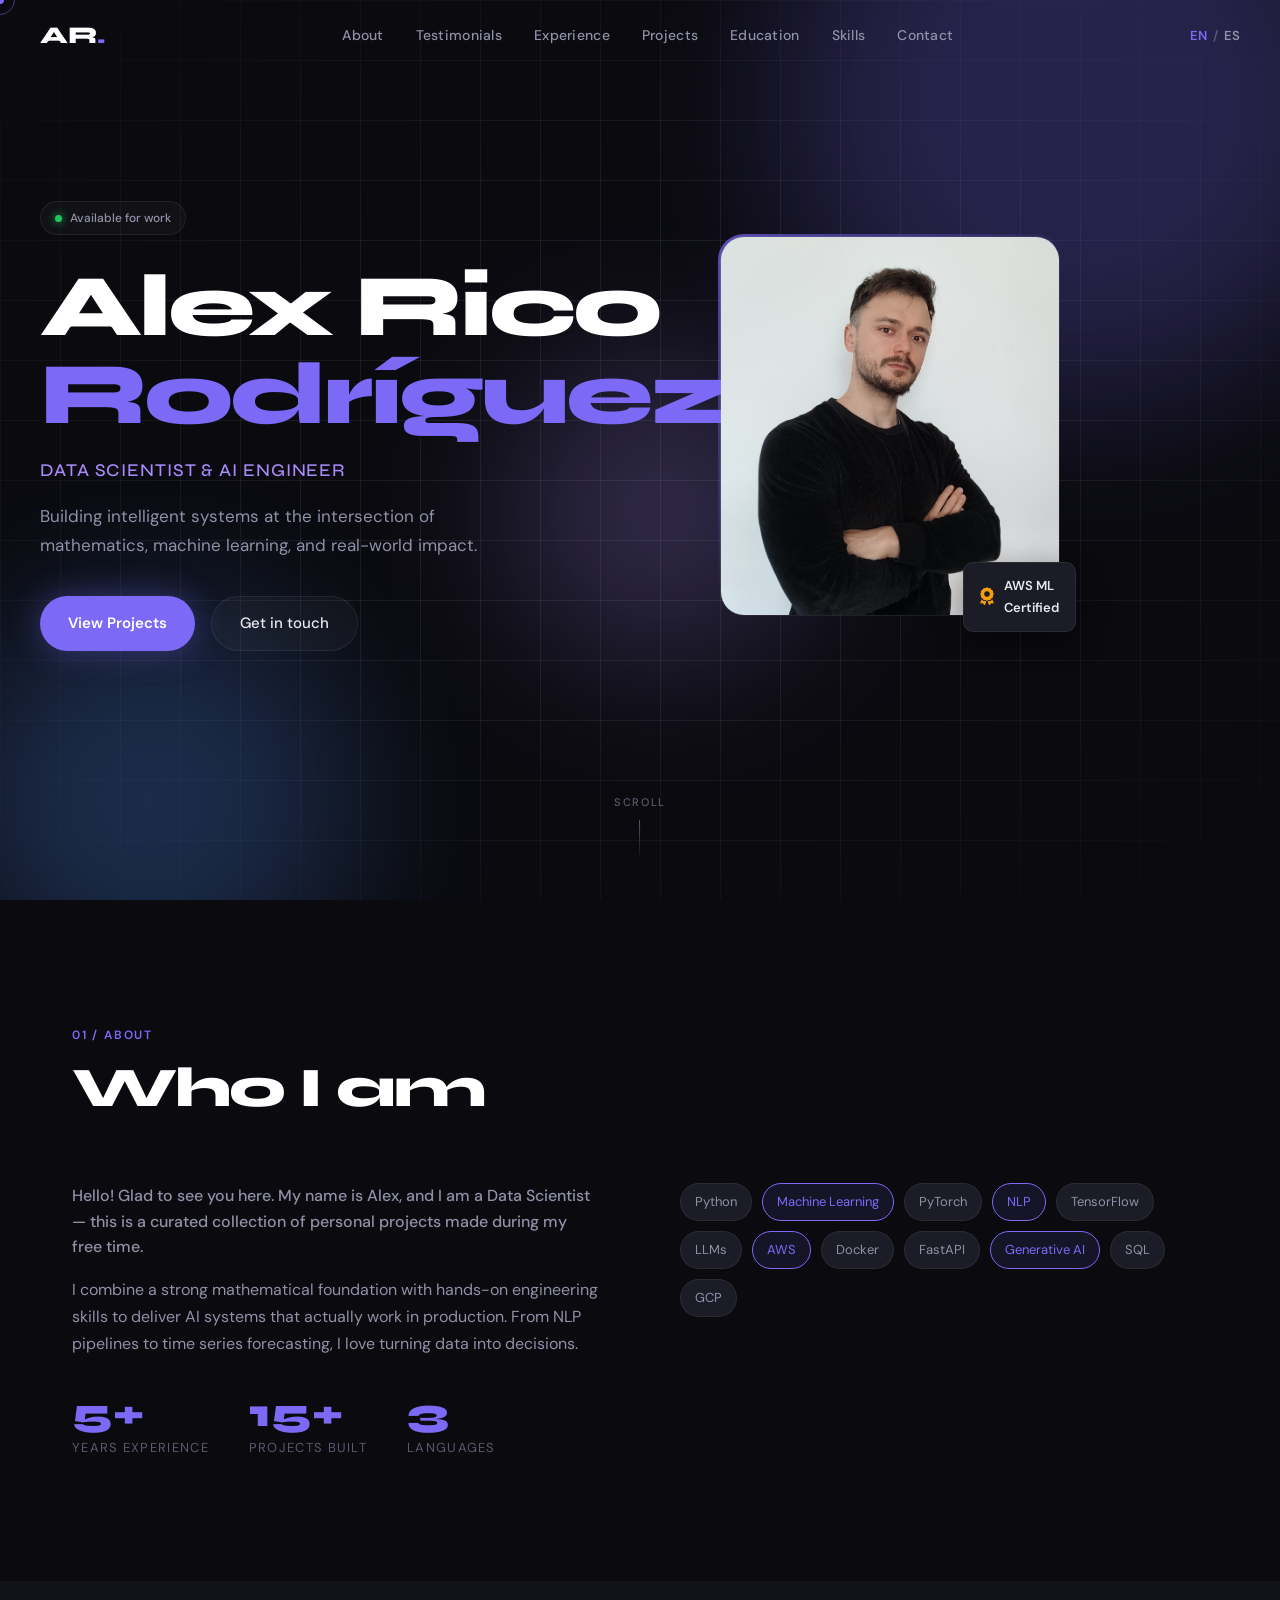
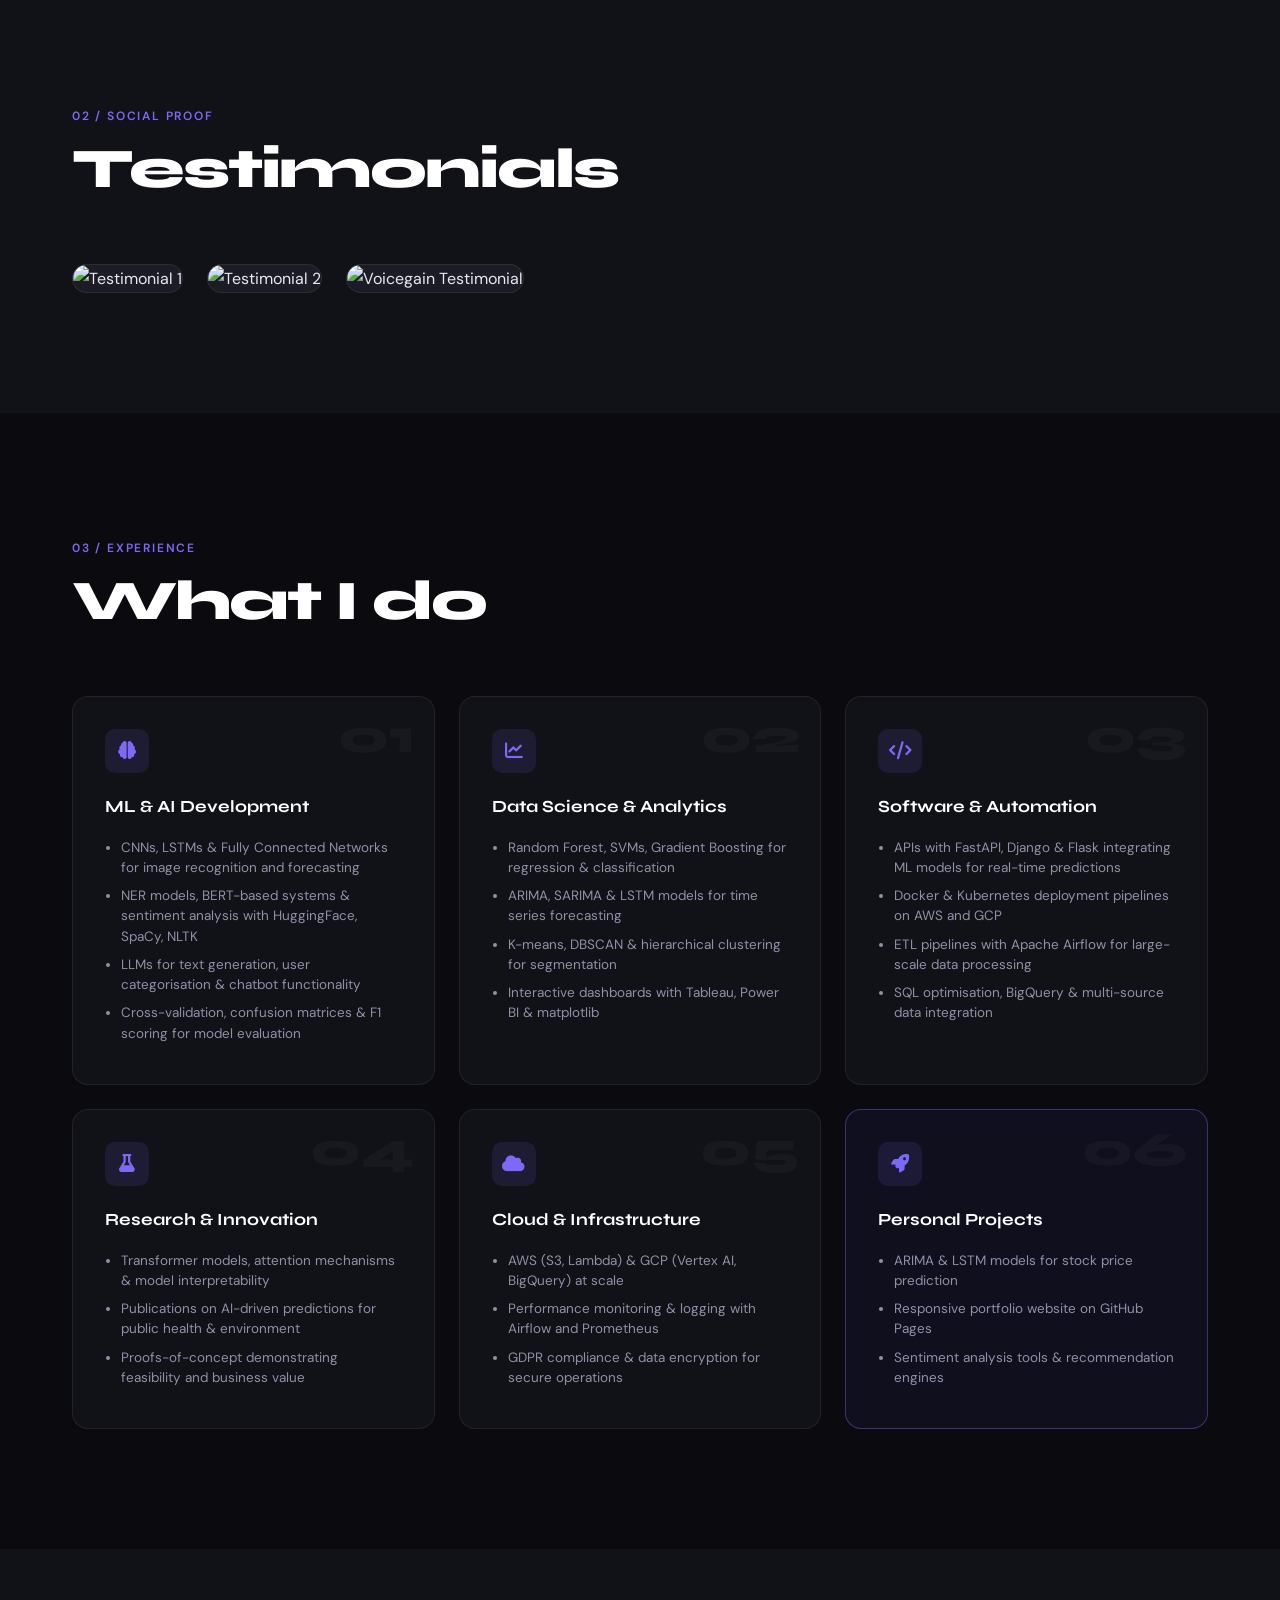
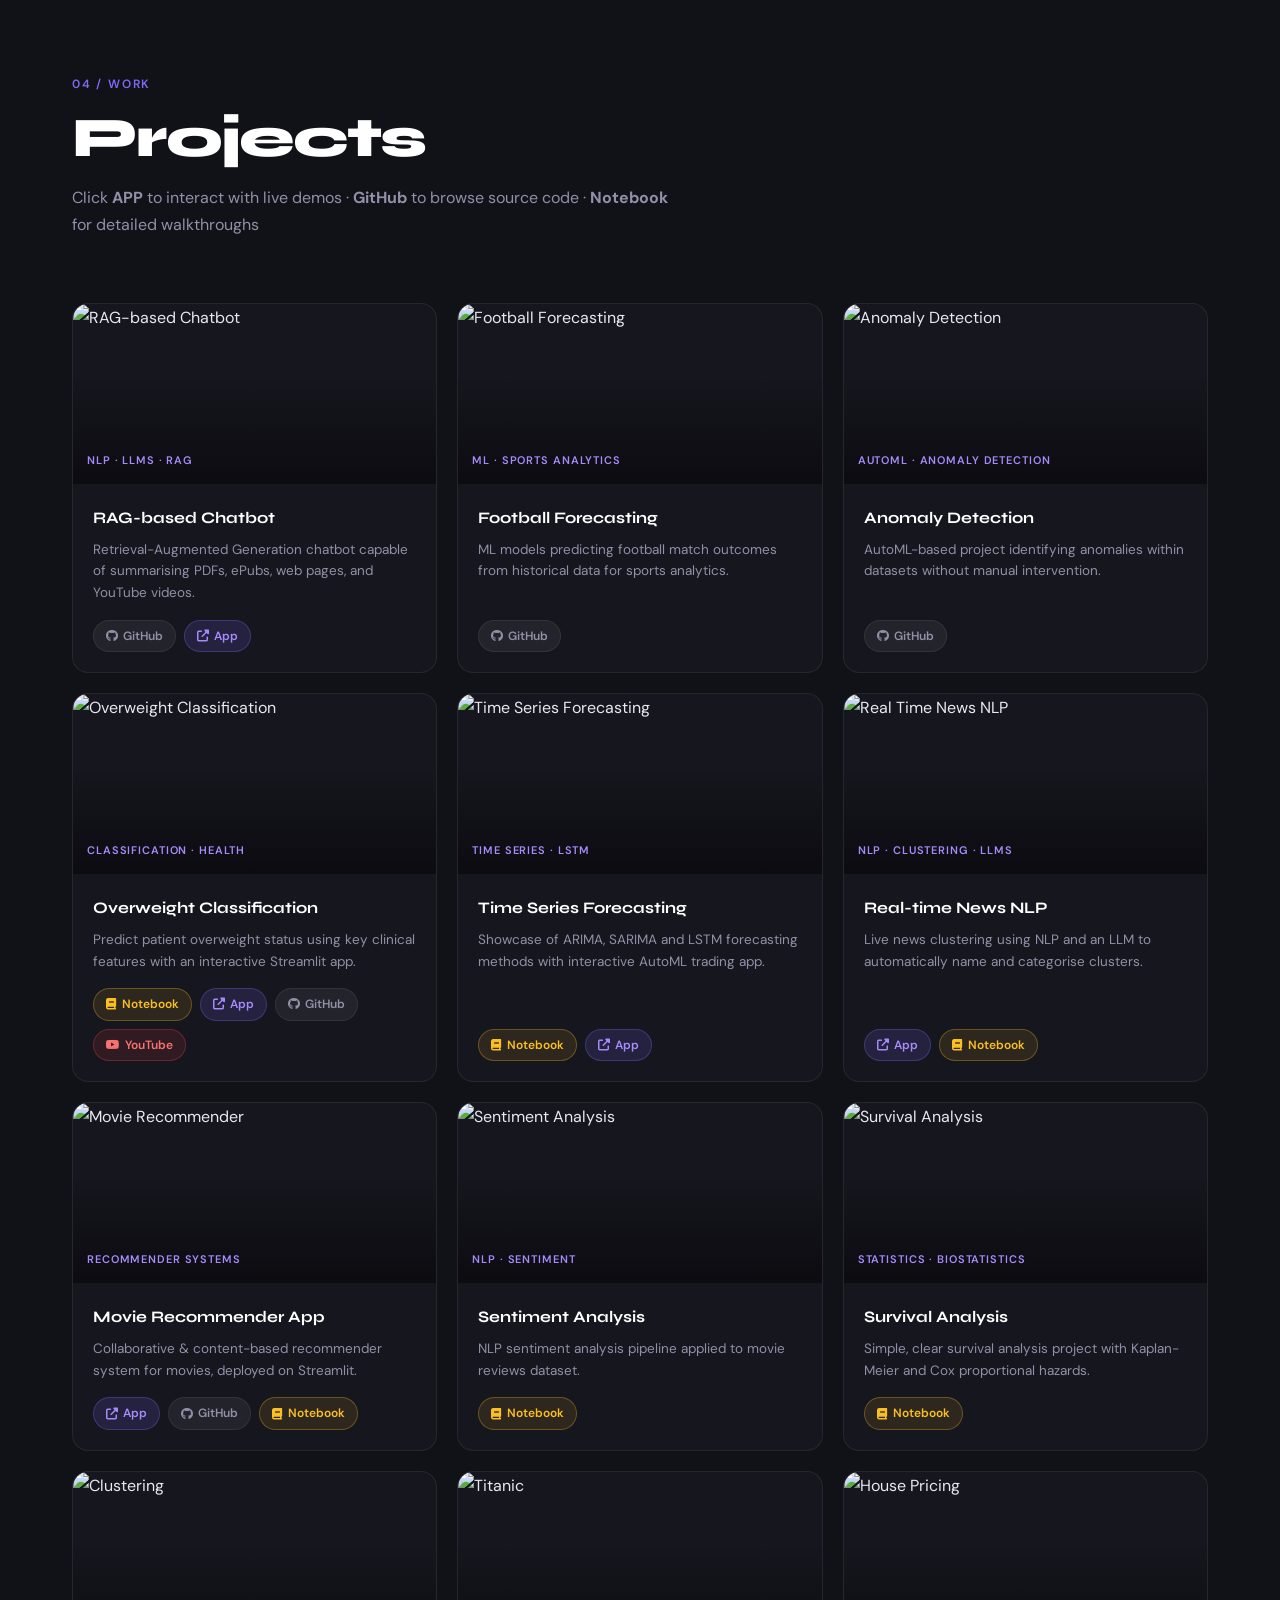
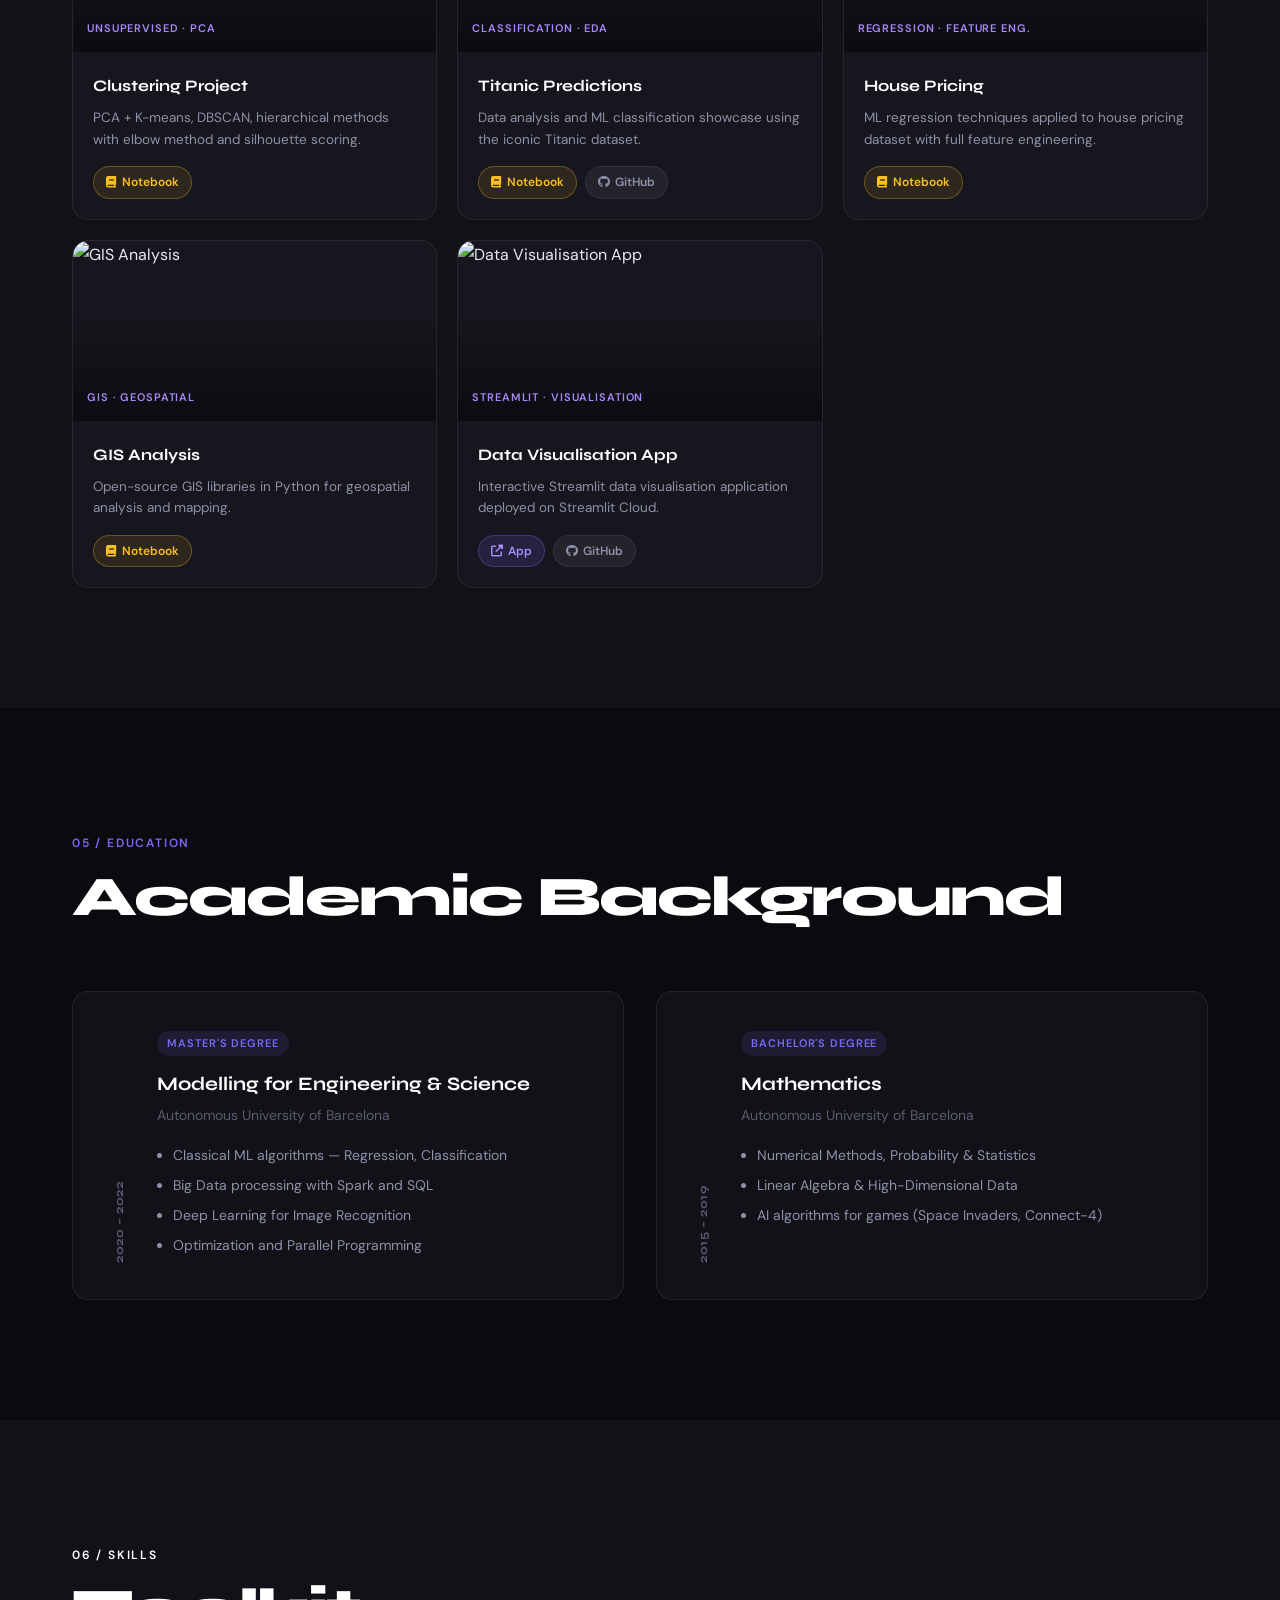
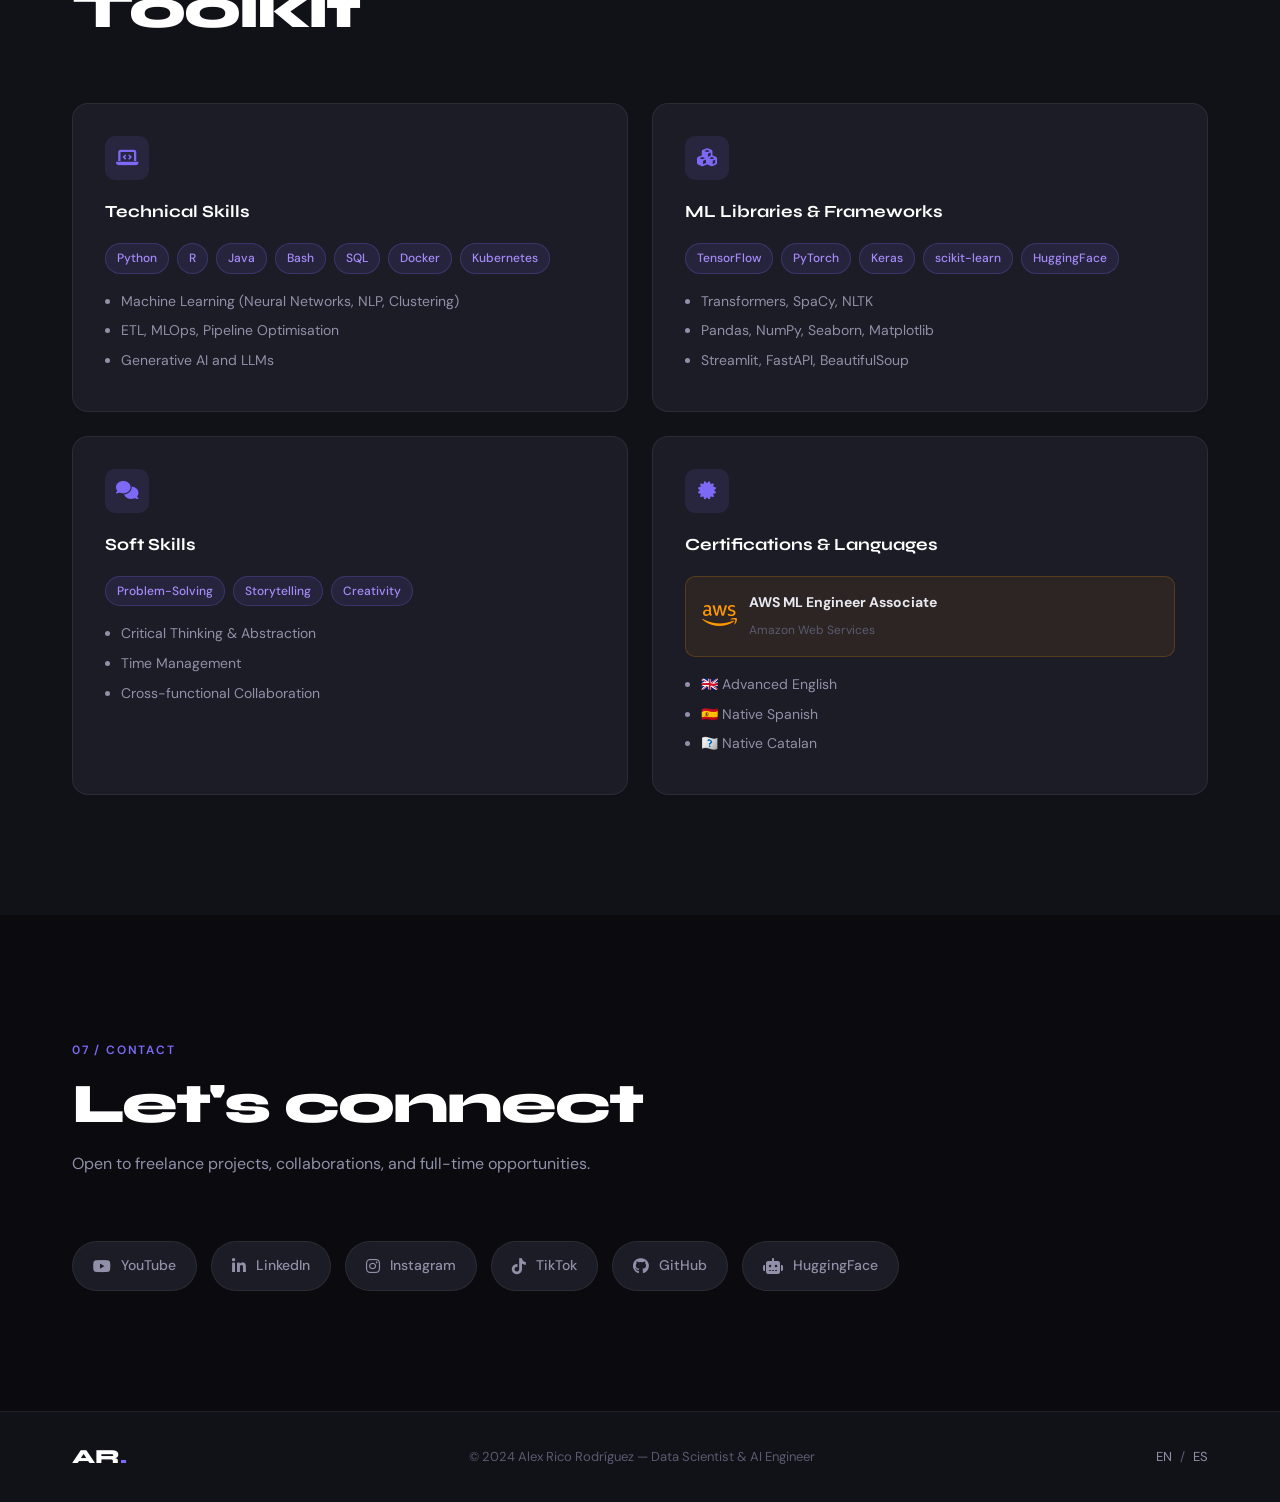
==== commit 3514de13: "cambiar foto" ====
--- a/index.html
+++ b/index.html
@@ -62,7 +62,7 @@
     </div>
     <div class="hero-image">
         <div class="img-frame">
-            <img src="profile photo/retoque.jpeg" alt="Alex Rico Rodríguez">
+            <img src="profile photo/foto.jpg" alt="Alex Rico Rodríguez">
             <div class="img-badge">
                 <i class="fas fa-award"></i>
                 <span>AWS ML<br>Certified</span>
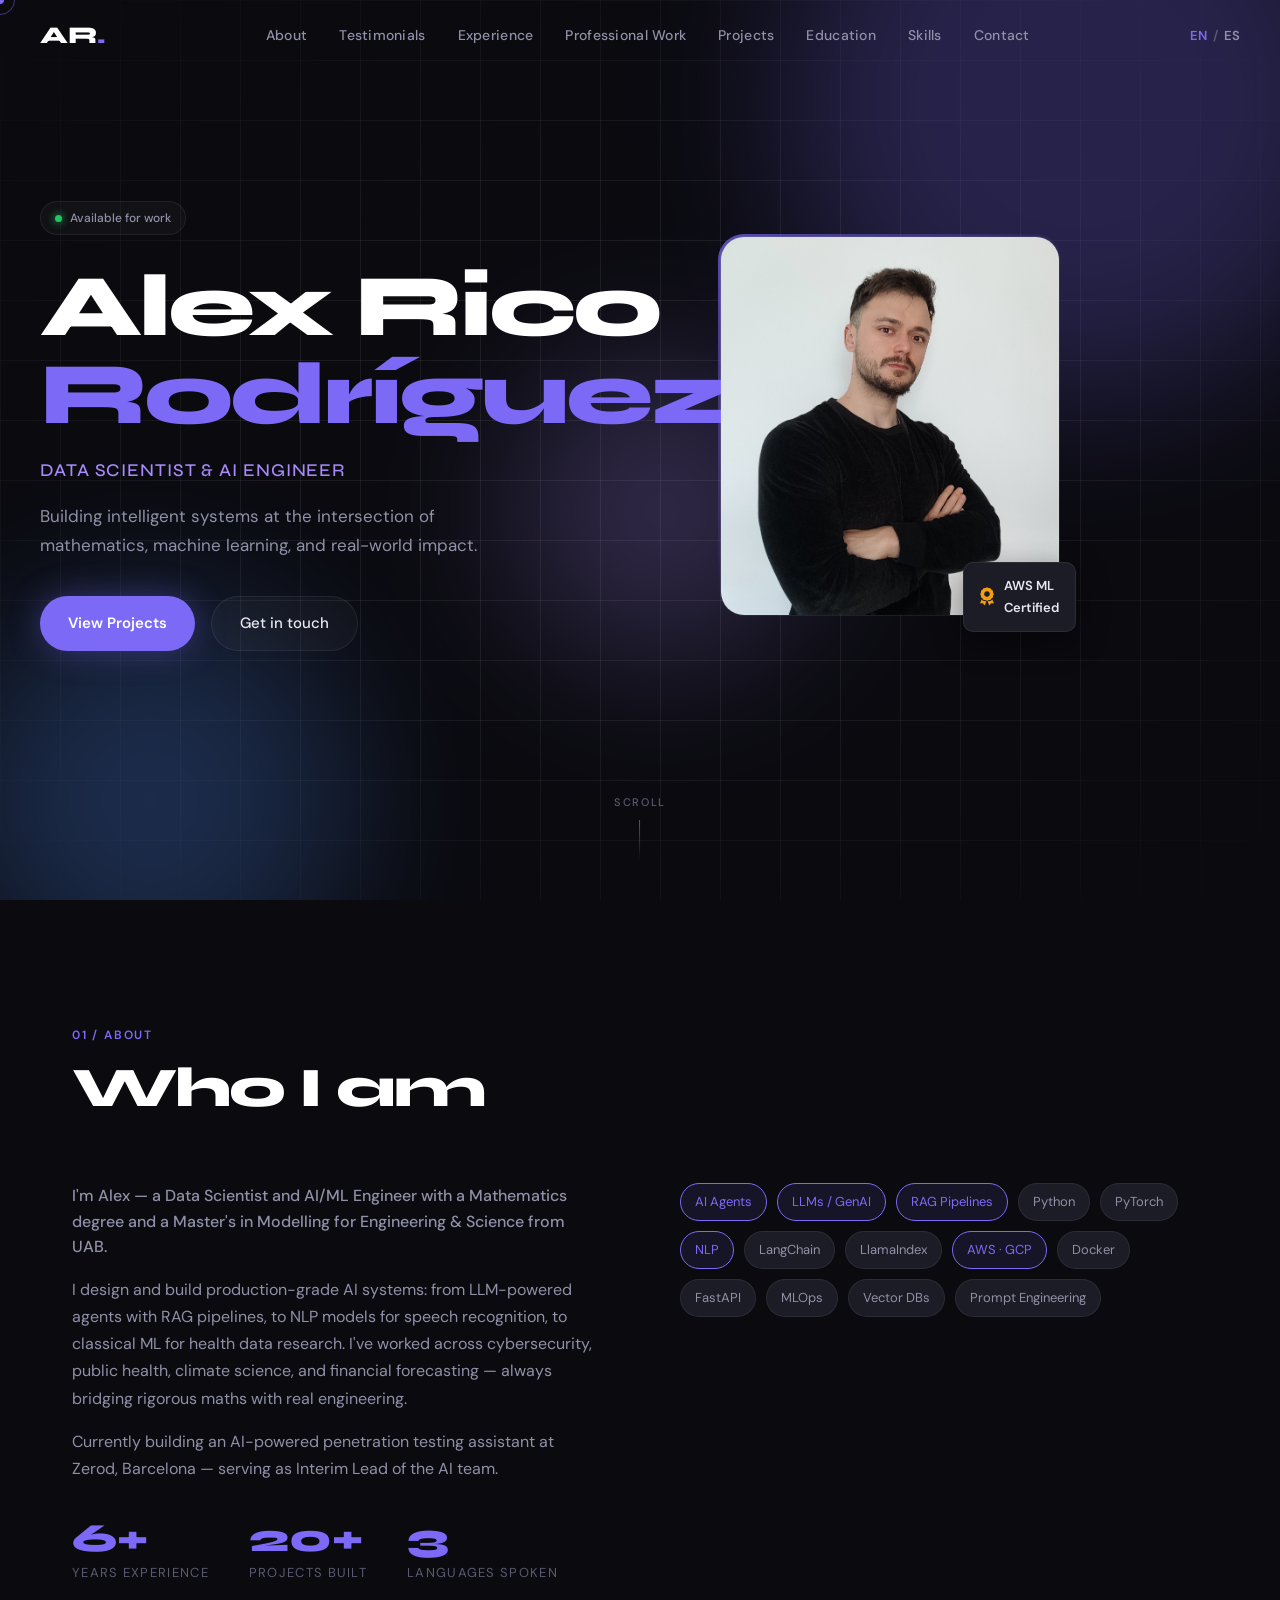
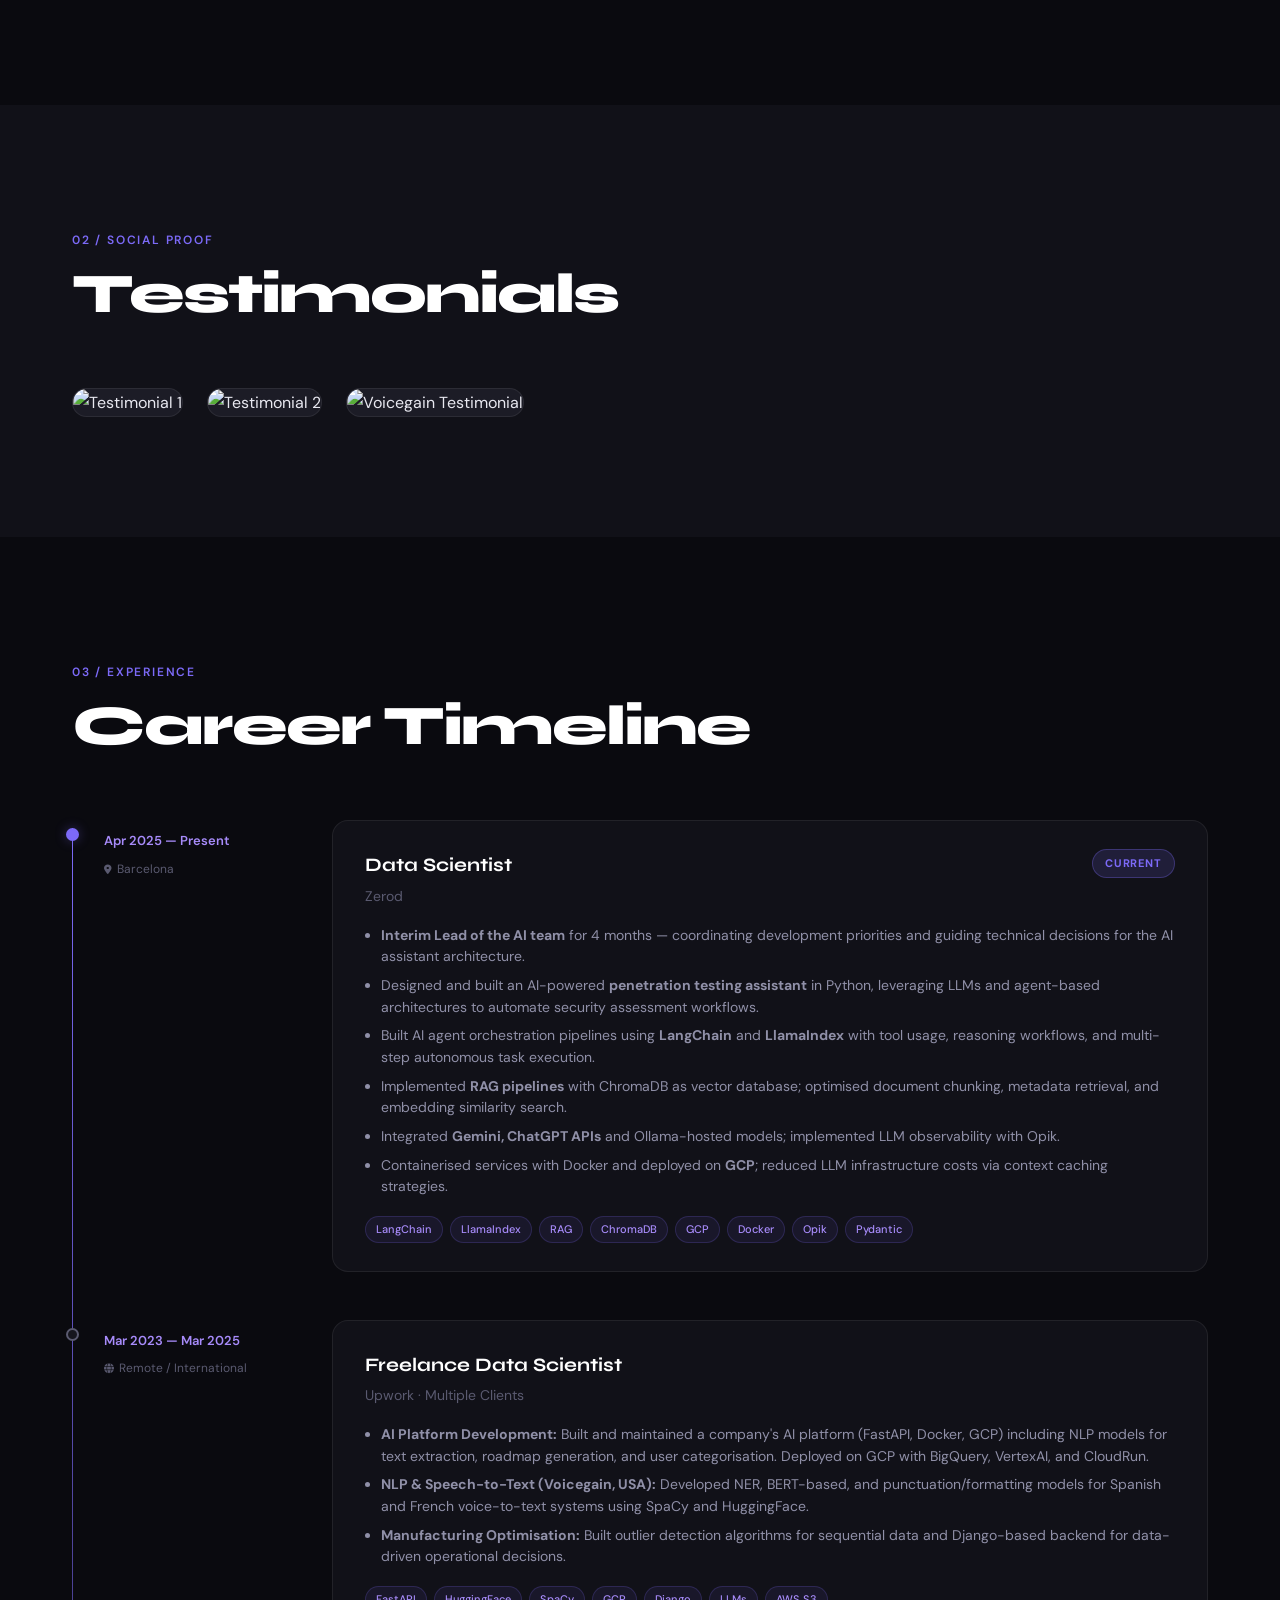
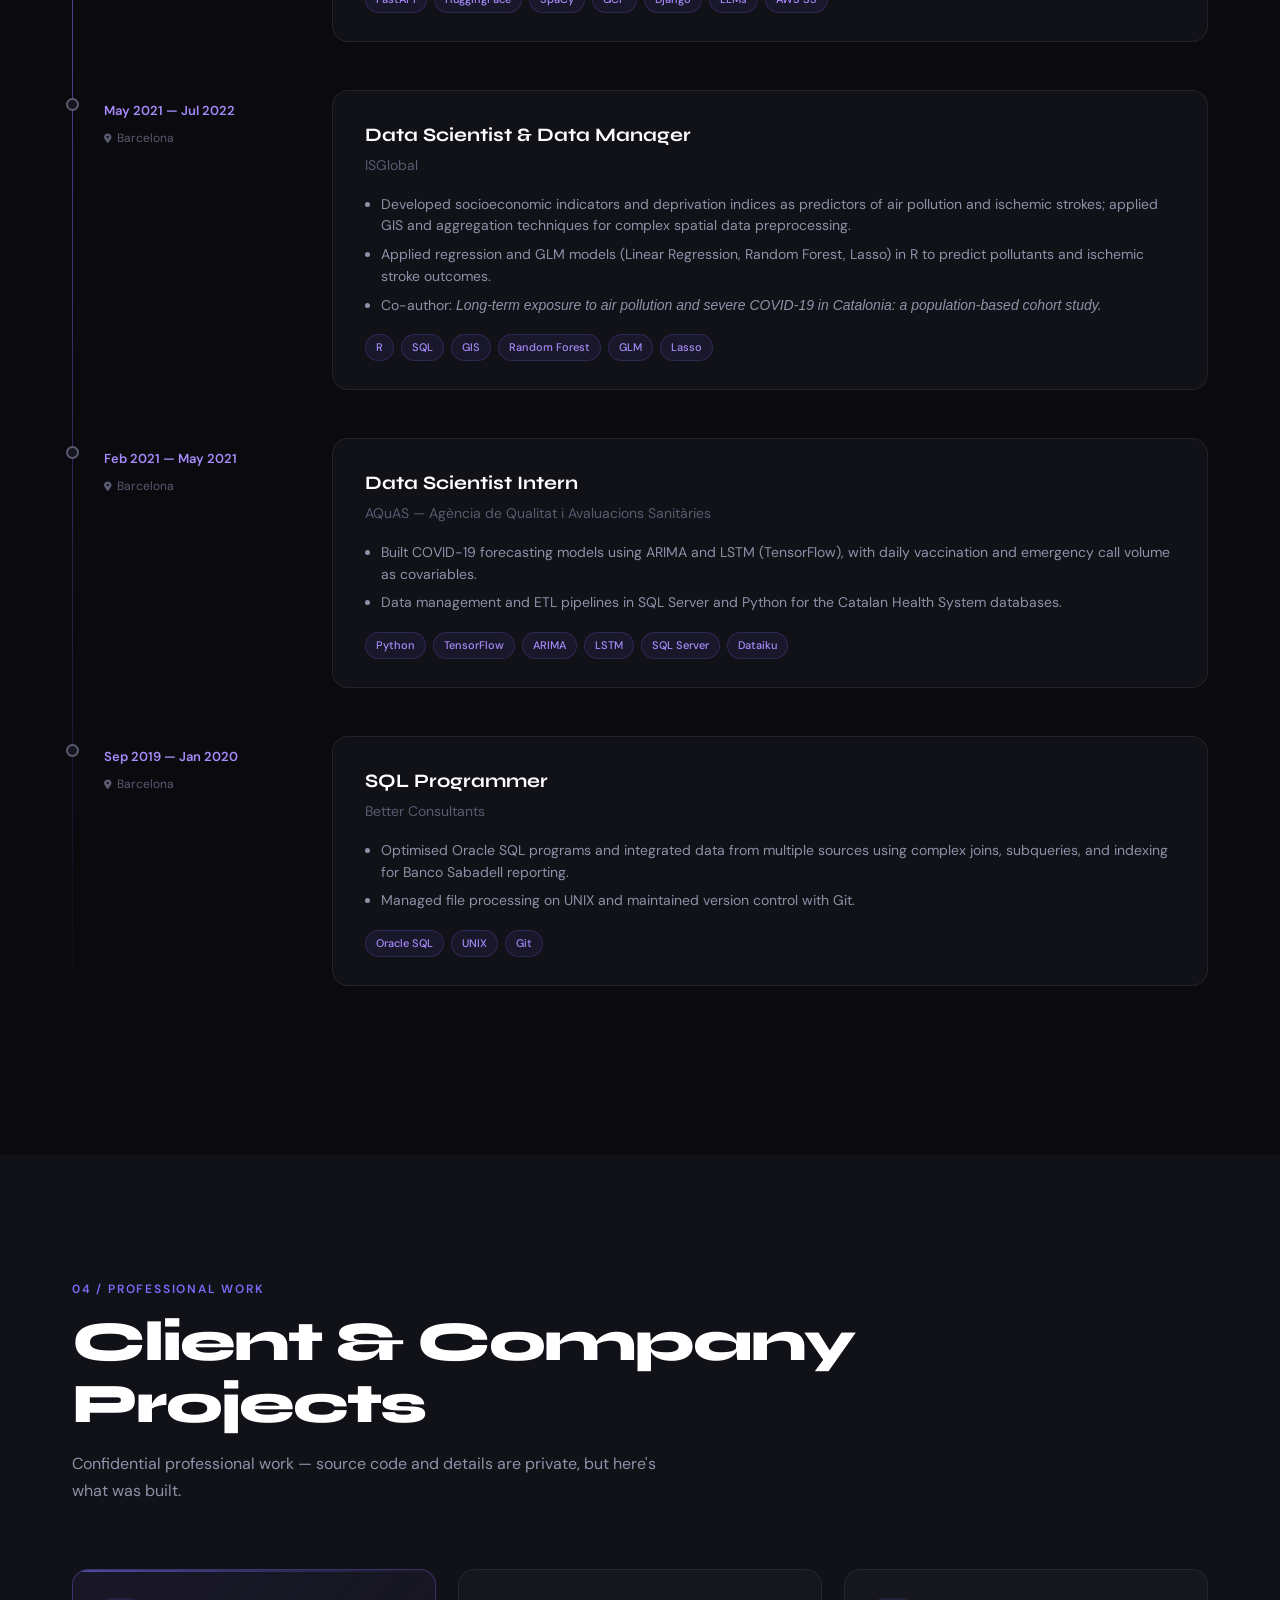
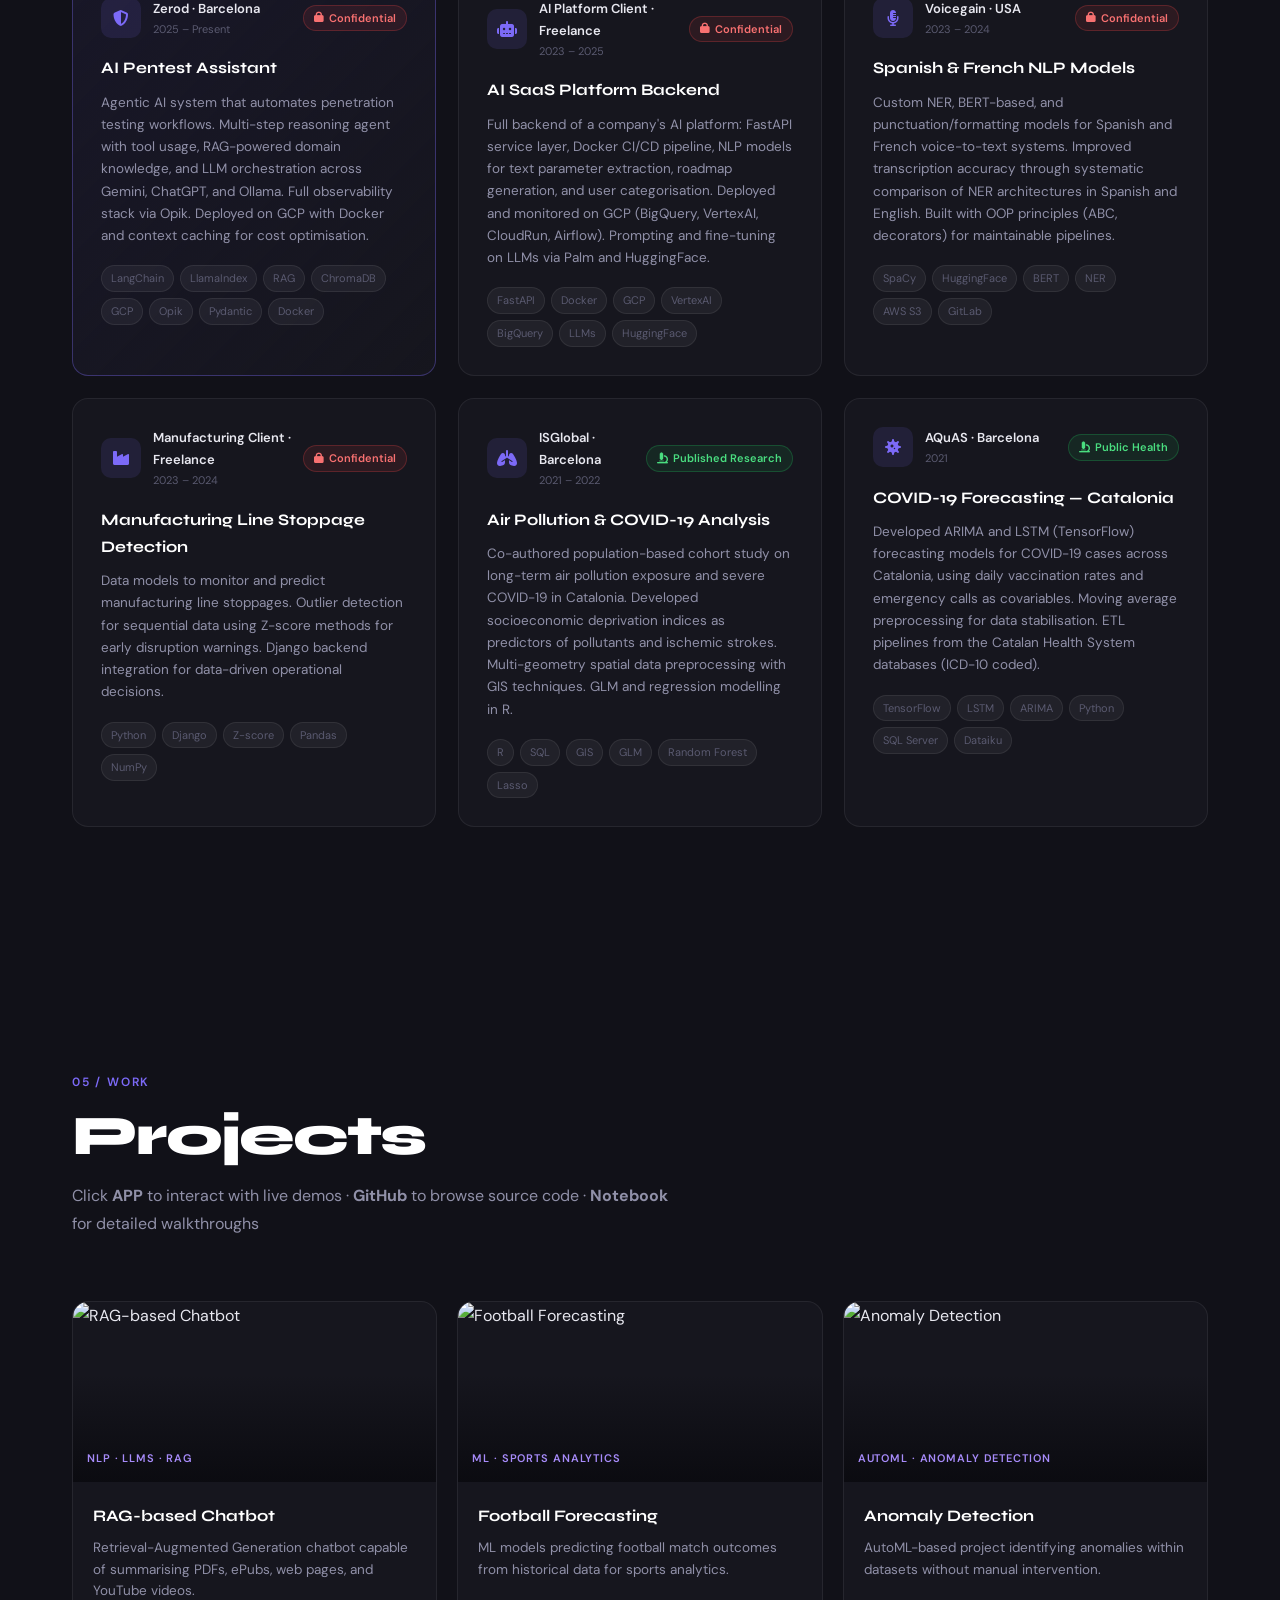
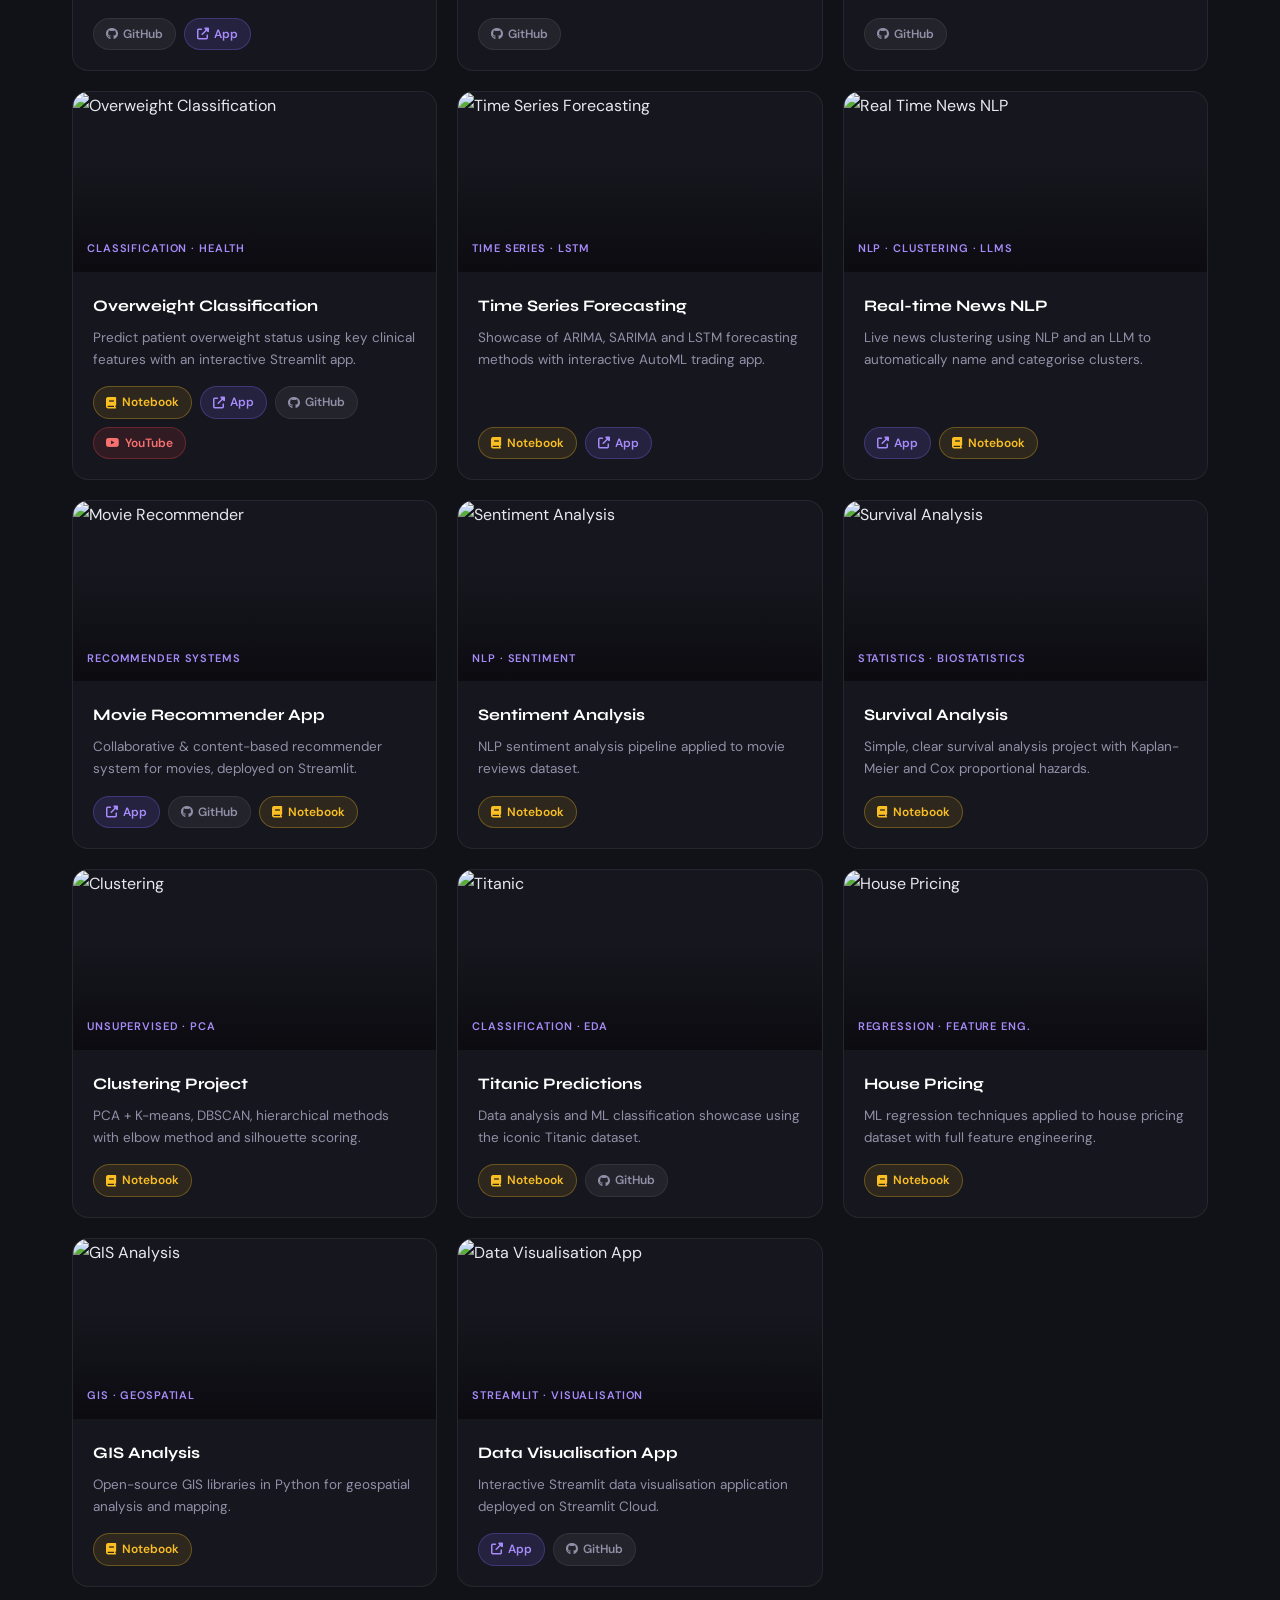
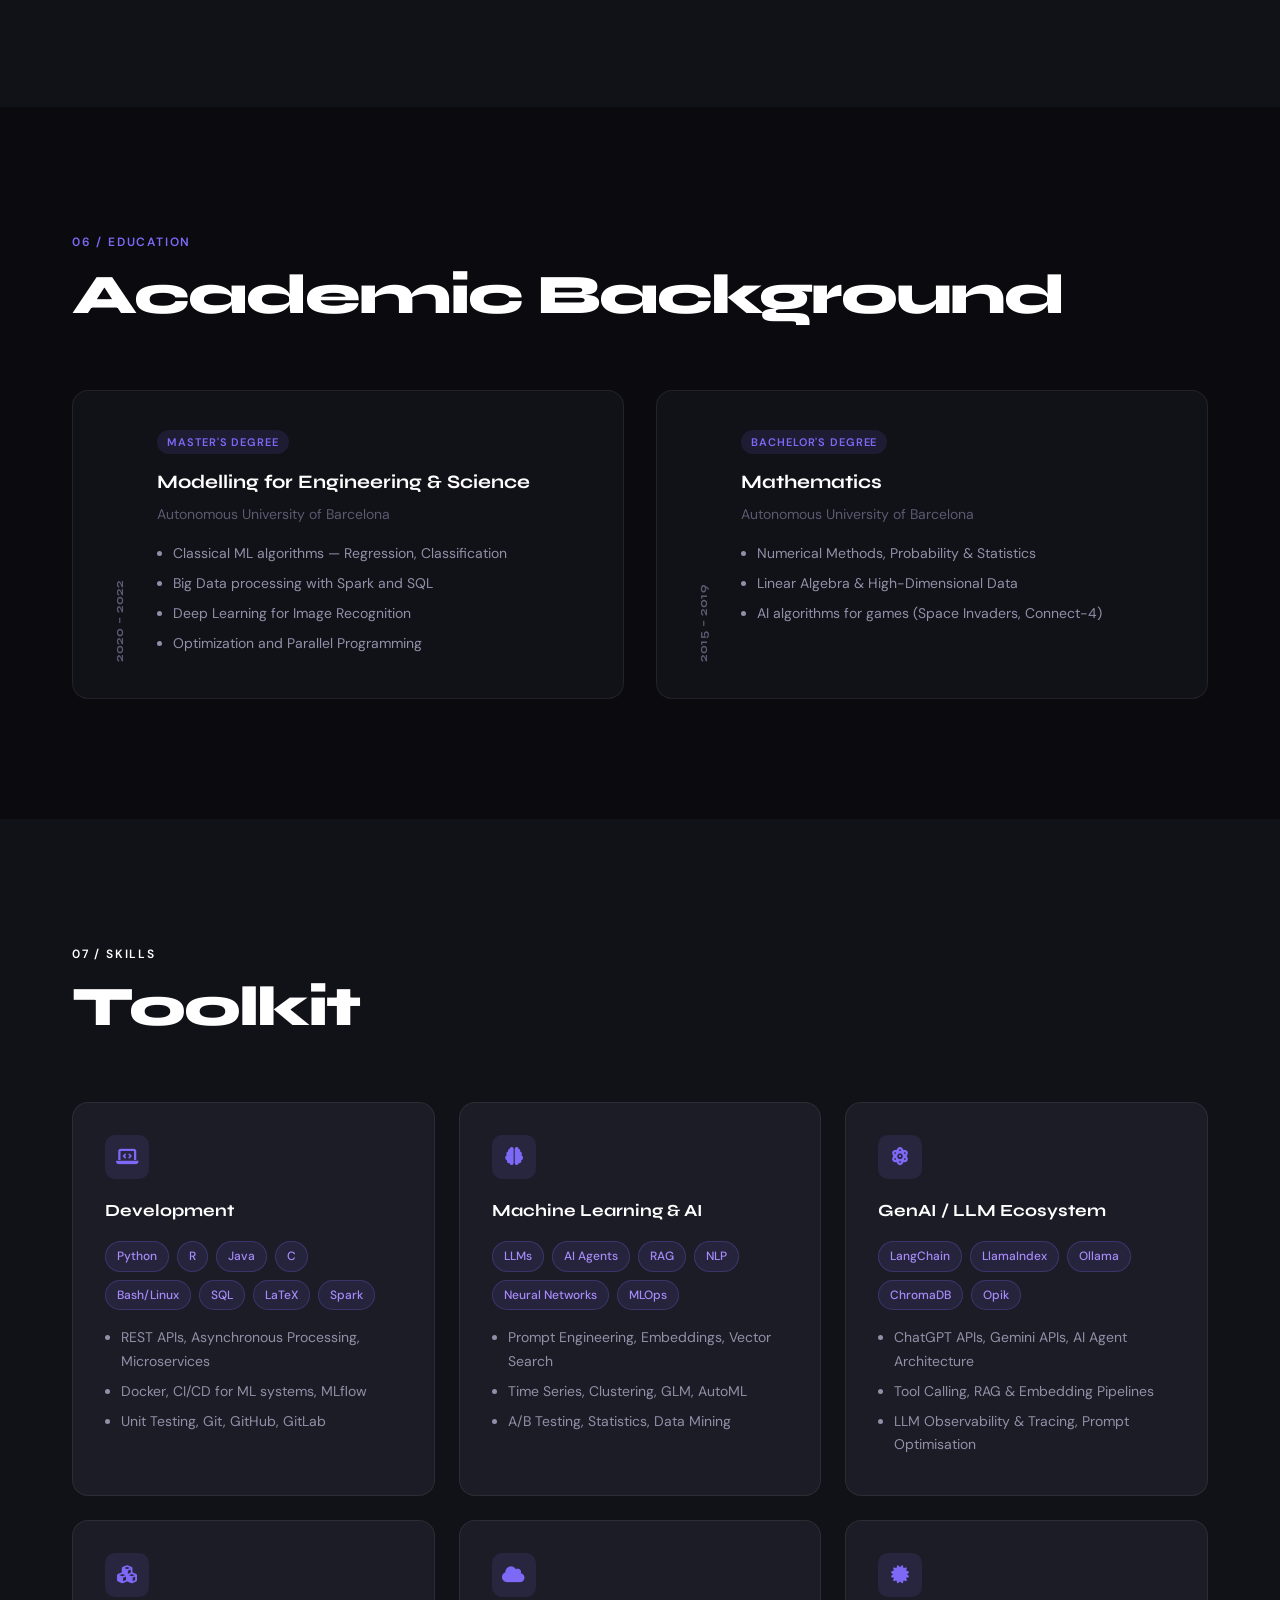
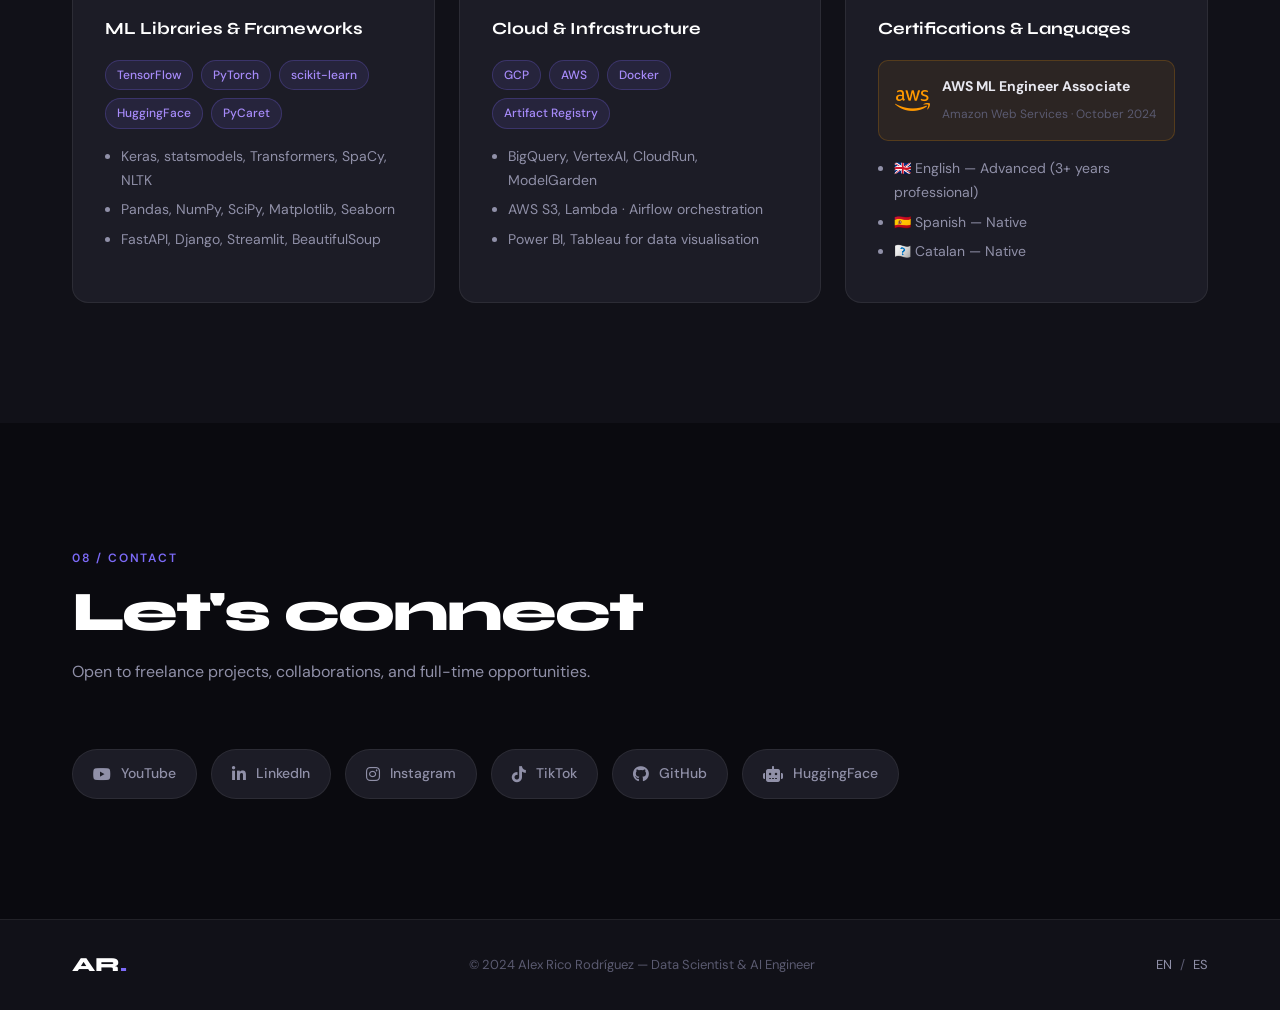
==== commit f4462a90: "add professional experience" ====
--- a/index.html
+++ b/index.html
@@ -22,6 +22,7 @@
         <a href="#about">About</a>
         <a href="#testimonials">Testimonials</a>
         <a href="#experience">Experience</a>
+        <a href="#professional-work">Professional Work</a>
         <a href="#projects">Projects</a>
         <a href="#education">Education</a>
         <a href="#skills">Skills</a>
@@ -84,37 +85,40 @@
         </div>
         <div class="about-grid">
             <div class="about-text">
-                <p class="about-lead">Hello! Glad to see you here. My name is Alex, and I am a Data Scientist — this is a curated collection of personal projects made during my free time.</p>
-                <p>I combine a strong mathematical foundation with hands-on engineering skills to deliver AI systems that actually work in production. From NLP pipelines to time series forecasting, I love turning data into decisions.</p>
+                <p class="about-lead">I'm Alex — a Data Scientist and AI/ML Engineer with a Mathematics degree and a Master's in Modelling for Engineering &amp; Science from UAB.</p>
+                <p>I design and build production-grade AI systems: from LLM-powered agents with RAG pipelines, to NLP models for speech recognition, to classical ML for health data research. I've worked across cybersecurity, public health, climate science, and financial forecasting — always bridging rigorous maths with real engineering.</p>
+                <p>Currently building an AI-powered penetration testing assistant at Zerod, Barcelona — serving as Interim Lead of the AI team.</p>
                 <div class="about-stats">
                     <div class="stat">
-                        <span class="stat-number">5+</span>
+                        <span class="stat-number">6+</span>
                         <span class="stat-label">Years Experience</span>
                     </div>
                     <div class="stat">
-                        <span class="stat-number">15+</span>
+                        <span class="stat-number">20+</span>
                         <span class="stat-label">Projects Built</span>
                     </div>
                     <div class="stat">
                         <span class="stat-number">3</span>
-                        <span class="stat-label">Languages</span>
+                        <span class="stat-label">Languages Spoken</span>
                     </div>
                 </div>
             </div>
             <div class="about-tags">
                 <div class="tag-cloud">
+                    <span class="tag highlight">AI Agents</span>
+                    <span class="tag highlight">LLMs / GenAI</span>
+                    <span class="tag highlight">RAG Pipelines</span>
                     <span class="tag">Python</span>
-                    <span class="tag highlight">Machine Learning</span>
                     <span class="tag">PyTorch</span>
                     <span class="tag highlight">NLP</span>
-                    <span class="tag">TensorFlow</span>
-                    <span class="tag">LLMs</span>
-                    <span class="tag highlight">AWS</span>
+                    <span class="tag">LangChain</span>
+                    <span class="tag">LlamaIndex</span>
+                    <span class="tag highlight">AWS · GCP</span>
                     <span class="tag">Docker</span>
                     <span class="tag">FastAPI</span>
-                    <span class="tag highlight">Generative AI</span>
-                    <span class="tag">SQL</span>
-                    <span class="tag">GCP</span>
+                    <span class="tag">MLOps</span>
+                    <span class="tag">Vector DBs</span>
+                    <span class="tag">Prompt Engineering</span>
                 </div>
             </div>
         </div>
@@ -147,71 +151,218 @@
     <div class="container">
         <div class="section-header">
             <span class="section-tag">03 / Experience</span>
-            <h2>What I do</h2>
-        </div>
-        <div class="experience-grid">
-
-            <div class="exp-card" data-index="01">
-                <div class="exp-icon"><i class="fas fa-brain"></i></div>
-                <h3>ML &amp; AI Development</h3>
-                <ul>
-                    <li>CNNs, LSTMs &amp; Fully Connected Networks for image recognition and forecasting</li>
-                    <li>NER models, BERT-based systems &amp; sentiment analysis with HuggingFace, SpaCy, NLTK</li>
-                    <li>LLMs for text generation, user categorisation &amp; chatbot functionality</li>
-                    <li>Cross-validation, confusion matrices &amp; F1 scoring for model evaluation</li>
-                </ul>
-            </div>
-
-            <div class="exp-card" data-index="02">
-                <div class="exp-icon"><i class="fas fa-chart-line"></i></div>
-                <h3>Data Science &amp; Analytics</h3>
-                <ul>
-                    <li>Random Forest, SVMs, Gradient Boosting for regression &amp; classification</li>
-                    <li>ARIMA, SARIMA &amp; LSTM models for time series forecasting</li>
-                    <li>K-means, DBSCAN &amp; hierarchical clustering for segmentation</li>
-                    <li>Interactive dashboards with Tableau, Power BI &amp; matplotlib</li>
-                </ul>
-            </div>
-
-            <div class="exp-card" data-index="03">
-                <div class="exp-icon"><i class="fas fa-code"></i></div>
-                <h3>Software &amp; Automation</h3>
-                <ul>
-                    <li>APIs with FastAPI, Django &amp; Flask integrating ML models for real-time predictions</li>
-                    <li>Docker &amp; Kubernetes deployment pipelines on AWS and GCP</li>
-                    <li>ETL pipelines with Apache Airflow for large-scale data processing</li>
-                    <li>SQL optimisation, BigQuery &amp; multi-source data integration</li>
-                </ul>
-            </div>
-
-            <div class="exp-card" data-index="04">
-                <div class="exp-icon"><i class="fas fa-flask"></i></div>
-                <h3>Research &amp; Innovation</h3>
-                <ul>
-                    <li>Transformer models, attention mechanisms &amp; model interpretability</li>
-                    <li>Publications on AI-driven predictions for public health &amp; environment</li>
-                    <li>Proofs-of-concept demonstrating feasibility and business value</li>
-                </ul>
-            </div>
-
-            <div class="exp-card" data-index="05">
-                <div class="exp-icon"><i class="fas fa-cloud"></i></div>
-                <h3>Cloud &amp; Infrastructure</h3>
-                <ul>
-                    <li>AWS (S3, Lambda) &amp; GCP (Vertex AI, BigQuery) at scale</li>
-                    <li>Performance monitoring &amp; logging with Airflow and Prometheus</li>
-                    <li>GDPR compliance &amp; data encryption for secure operations</li>
-                </ul>
-            </div>
-
-            <div class="exp-card highlight-card" data-index="06">
-                <div class="exp-icon"><i class="fas fa-rocket"></i></div>
-                <h3>Personal Projects</h3>
-                <ul>
-                    <li>ARIMA &amp; LSTM models for stock price prediction</li>
-                    <li>Responsive portfolio website on GitHub Pages</li>
-                    <li>Sentiment analysis tools &amp; recommendation engines</li>
-                </ul>
+            <h2>Career Timeline</h2>
+        </div>
+        <div class="timeline">
+
+            <div class="tl-item">
+                <div class="tl-dot current"></div>
+                <div class="tl-meta">
+                    <span class="tl-date">Apr 2025 — Present</span>
+                    <span class="tl-location"><i class="fas fa-map-marker-alt"></i> Barcelona</span>
+                </div>
+                <div class="tl-card">
+                    <div class="tl-header">
+                        <div>
+                            <h3>Data Scientist</h3>
+                            <h4>Zerod</h4>
+                        </div>
+                        <span class="tl-badge current-badge">Current</span>
+                    </div>
+                    <ul>
+                        <li><strong>Interim Lead of the AI team</strong> for 4 months — coordinating development priorities and guiding technical decisions for the AI assistant architecture.</li>
+                        <li>Designed and built an AI-powered <strong>penetration testing assistant</strong> in Python, leveraging LLMs and agent-based architectures to automate security assessment workflows.</li>
+                        <li>Built AI agent orchestration pipelines using <strong>LangChain</strong> and <strong>LlamaIndex</strong> with tool usage, reasoning workflows, and multi-step autonomous task execution.</li>
+                        <li>Implemented <strong>RAG pipelines</strong> with ChromaDB as vector database; optimised document chunking, metadata retrieval, and embedding similarity search.</li>
+                        <li>Integrated <strong>Gemini, ChatGPT APIs</strong> and Ollama-hosted models; implemented LLM observability with Opik.</li>
+                        <li>Containerised services with Docker and deployed on <strong>GCP</strong>; reduced LLM infrastructure costs via context caching strategies.</li>
+                    </ul>
+                    <div class="tl-tech"><span>LangChain</span><span>LlamaIndex</span><span>RAG</span><span>ChromaDB</span><span>GCP</span><span>Docker</span><span>Opik</span><span>Pydantic</span></div>
+                </div>
+            </div>
+
+            <div class="tl-item">
+                <div class="tl-dot"></div>
+                <div class="tl-meta">
+                    <span class="tl-date">Mar 2023 — Mar 2025</span>
+                    <span class="tl-location"><i class="fas fa-globe"></i> Remote / International</span>
+                </div>
+                <div class="tl-card">
+                    <div class="tl-header">
+                        <div>
+                            <h3>Freelance Data Scientist</h3>
+                            <h4>Upwork · Multiple Clients</h4>
+                        </div>
+                    </div>
+                    <ul>
+                        <li><strong>AI Platform Development:</strong> Built and maintained a company's AI platform (FastAPI, Docker, GCP) including NLP models for text extraction, roadmap generation, and user categorisation. Deployed on GCP with BigQuery, VertexAI, and CloudRun.</li>
+                        <li><strong>NLP &amp; Speech-to-Text (Voicegain, USA):</strong> Developed NER, BERT-based, and punctuation/formatting models for Spanish and French voice-to-text systems using SpaCy and HuggingFace.</li>
+                        <li><strong>Manufacturing Optimisation:</strong> Built outlier detection algorithms for sequential data and Django-based backend for data-driven operational decisions.</li>
+                    </ul>
+                    <div class="tl-tech"><span>FastAPI</span><span>HuggingFace</span><span>SpaCy</span><span>GCP</span><span>Django</span><span>LLMs</span><span>AWS S3</span></div>
+                </div>
+            </div>
+
+            <div class="tl-item">
+                <div class="tl-dot"></div>
+                <div class="tl-meta">
+                    <span class="tl-date">May 2021 — Jul 2022</span>
+                    <span class="tl-location"><i class="fas fa-map-marker-alt"></i> Barcelona</span>
+                </div>
+                <div class="tl-card">
+                    <div class="tl-header">
+                        <div>
+                            <h3>Data Scientist &amp; Data Manager</h3>
+                            <h4>ISGlobal</h4>
+                        </div>
+                    </div>
+                    <ul>
+                        <li>Developed socioeconomic indicators and deprivation indices as predictors of air pollution and ischemic strokes; applied GIS and aggregation techniques for complex spatial data preprocessing.</li>
+                        <li>Applied regression and GLM models (Linear Regression, Random Forest, Lasso) in R to predict pollutants and ischemic stroke outcomes.</li>
+                        <li>Co-author: <em>Long-term exposure to air pollution and severe COVID-19 in Catalonia: a population-based cohort study.</em></li>
+                    </ul>
+                    <div class="tl-tech"><span>R</span><span>SQL</span><span>GIS</span><span>Random Forest</span><span>GLM</span><span>Lasso</span></div>
+                </div>
+            </div>
+
+            <div class="tl-item">
+                <div class="tl-dot"></div>
+                <div class="tl-meta">
+                    <span class="tl-date">Feb 2021 — May 2021</span>
+                    <span class="tl-location"><i class="fas fa-map-marker-alt"></i> Barcelona</span>
+                </div>
+                <div class="tl-card">
+                    <div class="tl-header">
+                        <div>
+                            <h3>Data Scientist Intern</h3>
+                            <h4>AQuAS — Agència de Qualitat i Avaluacions Sanitàries</h4>
+                        </div>
+                    </div>
+                    <ul>
+                        <li>Built COVID-19 forecasting models using ARIMA and LSTM (TensorFlow), with daily vaccination and emergency call volume as covariables.</li>
+                        <li>Data management and ETL pipelines in SQL Server and Python for the Catalan Health System databases.</li>
+                    </ul>
+                    <div class="tl-tech"><span>Python</span><span>TensorFlow</span><span>ARIMA</span><span>LSTM</span><span>SQL Server</span><span>Dataiku</span></div>
+                </div>
+            </div>
+
+            <div class="tl-item">
+                <div class="tl-dot"></div>
+                <div class="tl-meta">
+                    <span class="tl-date">Sep 2019 — Jan 2020</span>
+                    <span class="tl-location"><i class="fas fa-map-marker-alt"></i> Barcelona</span>
+                </div>
+                <div class="tl-card">
+                    <div class="tl-header">
+                        <div>
+                            <h3>SQL Programmer</h3>
+                            <h4>Better Consultants</h4>
+                        </div>
+                    </div>
+                    <ul>
+                        <li>Optimised Oracle SQL programs and integrated data from multiple sources using complex joins, subqueries, and indexing for Banco Sabadell reporting.</li>
+                        <li>Managed file processing on UNIX and maintained version control with Git.</li>
+                    </ul>
+                    <div class="tl-tech"><span>Oracle SQL</span><span>UNIX</span><span>Git</span></div>
+                </div>
+            </div>
+
+        </div>
+    </div>
+</section>
+
+<!-- PROFESSIONAL WORK -->
+<section id="professional-work">
+    <div class="container">
+        <div class="section-header">
+            <span class="section-tag">04 / Professional Work</span>
+            <h2>Client &amp; Company Projects</h2>
+            <p class="section-desc">Confidential professional work — source code and details are private, but here's what was built.</p>
+        </div>
+        <div class="prowork-grid">
+
+            <div class="prowork-card featured">
+                <div class="prowork-top">
+                    <div class="prowork-icon"><i class="fas fa-shield-alt"></i></div>
+                    <div class="prowork-company">
+                        <span class="prowork-client">Zerod · Barcelona</span>
+                        <span class="prowork-year">2025 – Present</span>
+                    </div>
+                    <span class="prowork-tag confidential"><i class="fas fa-lock"></i> Confidential</span>
+                </div>
+                <h3>AI Pentest Assistant</h3>
+                <p>Agentic AI system that automates penetration testing workflows. Multi-step reasoning agent with tool usage, RAG-powered domain knowledge, and LLM orchestration across Gemini, ChatGPT, and Ollama. Full observability stack via Opik. Deployed on GCP with Docker and context caching for cost optimisation.</p>
+                <div class="prowork-tech"><span>LangChain</span><span>LlamaIndex</span><span>RAG</span><span>ChromaDB</span><span>GCP</span><span>Opik</span><span>Pydantic</span><span>Docker</span></div>
+            </div>
+
+            <div class="prowork-card">
+                <div class="prowork-top">
+                    <div class="prowork-icon"><i class="fas fa-robot"></i></div>
+                    <div class="prowork-company">
+                        <span class="prowork-client">AI Platform Client · Freelance</span>
+                        <span class="prowork-year">2023 – 2025</span>
+                    </div>
+                    <span class="prowork-tag confidential"><i class="fas fa-lock"></i> Confidential</span>
+                </div>
+                <h3>AI SaaS Platform Backend</h3>
+                <p>Full backend of a company's AI platform: FastAPI service layer, Docker CI/CD pipeline, NLP models for text parameter extraction, roadmap generation, and user categorisation. Deployed and monitored on GCP (BigQuery, VertexAI, CloudRun, Airflow). Prompting and fine-tuning on LLMs via Palm and HuggingFace.</p>
+                <div class="prowork-tech"><span>FastAPI</span><span>Docker</span><span>GCP</span><span>VertexAI</span><span>BigQuery</span><span>LLMs</span><span>HuggingFace</span></div>
+            </div>
+
+            <div class="prowork-card">
+                <div class="prowork-top">
+                    <div class="prowork-icon"><i class="fas fa-microphone-lines"></i></div>
+                    <div class="prowork-company">
+                        <span class="prowork-client">Voicegain · USA</span>
+                        <span class="prowork-year">2023 – 2024</span>
+                    </div>
+                    <span class="prowork-tag confidential"><i class="fas fa-lock"></i> Confidential</span>
+                </div>
+                <h3>Spanish &amp; French NLP Models</h3>
+                <p>Custom NER, BERT-based, and punctuation/formatting models for Spanish and French voice-to-text systems. Improved transcription accuracy through systematic comparison of NER architectures in Spanish and English. Built with OOP principles (ABC, decorators) for maintainable pipelines.</p>
+                <div class="prowork-tech"><span>SpaCy</span><span>HuggingFace</span><span>BERT</span><span>NER</span><span>AWS S3</span><span>GitLab</span></div>
+            </div>
+
+            <div class="prowork-card">
+                <div class="prowork-top">
+                    <div class="prowork-icon"><i class="fas fa-industry"></i></div>
+                    <div class="prowork-company">
+                        <span class="prowork-client">Manufacturing Client · Freelance</span>
+                        <span class="prowork-year">2023 – 2024</span>
+                    </div>
+                    <span class="prowork-tag confidential"><i class="fas fa-lock"></i> Confidential</span>
+                </div>
+                <h3>Manufacturing Line Stoppage Detection</h3>
+                <p>Data models to monitor and predict manufacturing line stoppages. Outlier detection for sequential data using Z-score methods for early disruption warnings. Django backend integration for data-driven operational decisions.</p>
+                <div class="prowork-tech"><span>Python</span><span>Django</span><span>Z-score</span><span>Pandas</span><span>NumPy</span></div>
+            </div>
+
+            <div class="prowork-card">
+                <div class="prowork-top">
+                    <div class="prowork-icon"><i class="fas fa-lungs"></i></div>
+                    <div class="prowork-company">
+                        <span class="prowork-client">ISGlobal · Barcelona</span>
+                        <span class="prowork-year">2021 – 2022</span>
+                    </div>
+                    <span class="prowork-tag research"><i class="fas fa-microscope"></i> Published Research</span>
+                </div>
+                <h3>Air Pollution &amp; COVID-19 Analysis</h3>
+                <p>Co-authored population-based cohort study on long-term air pollution exposure and severe COVID-19 in Catalonia. Developed socioeconomic deprivation indices as predictors of pollutants and ischemic strokes. Multi-geometry spatial data preprocessing with GIS techniques. GLM and regression modelling in R.</p>
+                <div class="prowork-tech"><span>R</span><span>SQL</span><span>GIS</span><span>GLM</span><span>Random Forest</span><span>Lasso</span></div>
+            </div>
+
+            <div class="prowork-card">
+                <div class="prowork-top">
+                    <div class="prowork-icon"><i class="fas fa-virus"></i></div>
+                    <div class="prowork-company">
+                        <span class="prowork-client">AQuAS · Barcelona</span>
+                        <span class="prowork-year">2021</span>
+                    </div>
+                    <span class="prowork-tag research"><i class="fas fa-microscope"></i> Public Health</span>
+                </div>
+                <h3>COVID-19 Forecasting — Catalonia</h3>
+                <p>Developed ARIMA and LSTM (TensorFlow) forecasting models for COVID-19 cases across Catalonia, using daily vaccination rates and emergency calls as covariables. Moving average preprocessing for data stabilisation. ETL pipelines from the Catalan Health System databases (ICD-10 coded).</p>
+                <div class="prowork-tech"><span>TensorFlow</span><span>LSTM</span><span>ARIMA</span><span>Python</span><span>SQL Server</span><span>Dataiku</span></div>
             </div>
 
         </div>
@@ -222,7 +373,7 @@
 <section id="projects">
     <div class="container">
         <div class="section-header">
-            <span class="section-tag">04 / Work</span>
+            <span class="section-tag">05 / Work</span>
             <h2>Projects</h2>
             <p class="section-desc">Click <strong>APP</strong> to interact with live demos · <strong>GitHub</strong> to browse source code · <strong>Notebook</strong> for detailed walkthroughs</p>
         </div>
@@ -471,7 +622,7 @@
 <section id="education">
     <div class="container">
         <div class="section-header">
-            <span class="section-tag">05 / Education</span>
+            <span class="section-tag">06 / Education</span>
             <h2>Academic Background</h2>
         </div>
         <div class="education-grid">
@@ -510,21 +661,47 @@
 <section id="skills">
     <div class="container">
         <div class="section-header light">
-            <span class="section-tag">06 / Skills</span>
+            <span class="section-tag">07 / Skills</span>
             <h2>Toolkit</h2>
         </div>
-        <div class="skills-grid">
+        <div class="skills-grid skills-grid-3">
 
             <div class="skill-block">
                 <div class="skill-icon"><i class="fas fa-laptop-code"></i></div>
-                <h3>Technical Skills</h3>
+                <h3>Development</h3>
                 <div class="skill-pills">
-                    <span>Python</span><span>R</span><span>Java</span><span>Bash</span><span>SQL</span><span>Docker</span><span>Kubernetes</span>
+                    <span>Python</span><span>R</span><span>Java</span><span>C</span><span>Bash/Linux</span><span>SQL</span><span>LaTeX</span><span>Spark</span>
                 </div>
                 <ul>
-                    <li>Machine Learning (Neural Networks, NLP, Clustering)</li>
-                    <li>ETL, MLOps, Pipeline Optimisation</li>
-                    <li>Generative AI and LLMs</li>
+                    <li>REST APIs, Asynchronous Processing, Microservices</li>
+                    <li>Docker, CI/CD for ML systems, MLflow</li>
+                    <li>Unit Testing, Git, GitHub, GitLab</li>
+                </ul>
+            </div>
+
+            <div class="skill-block">
+                <div class="skill-icon"><i class="fas fa-brain"></i></div>
+                <h3>Machine Learning &amp; AI</h3>
+                <div class="skill-pills">
+                    <span>LLMs</span><span>AI Agents</span><span>RAG</span><span>NLP</span><span>Neural Networks</span><span>MLOps</span>
+                </div>
+                <ul>
+                    <li>Prompt Engineering, Embeddings, Vector Search</li>
+                    <li>Time Series, Clustering, GLM, AutoML</li>
+                    <li>A/B Testing, Statistics, Data Mining</li>
+                </ul>
+            </div>
+
+            <div class="skill-block">
+                <div class="skill-icon"><i class="fas fa-atom"></i></div>
+                <h3>GenAI / LLM Ecosystem</h3>
+                <div class="skill-pills">
+                    <span>LangChain</span><span>LlamaIndex</span><span>Ollama</span><span>ChromaDB</span><span>Opik</span>
+                </div>
+                <ul>
+                    <li>ChatGPT APIs, Gemini APIs, AI Agent Architecture</li>
+                    <li>Tool Calling, RAG &amp; Embedding Pipelines</li>
+                    <li>LLM Observability &amp; Tracing, Prompt Optimisation</li>
                 </ul>
             </div>
 
@@ -532,25 +709,25 @@
                 <div class="skill-icon"><i class="fas fa-cubes"></i></div>
                 <h3>ML Libraries &amp; Frameworks</h3>
                 <div class="skill-pills">
-                    <span>TensorFlow</span><span>PyTorch</span><span>Keras</span><span>scikit-learn</span><span>HuggingFace</span>
+                    <span>TensorFlow</span><span>PyTorch</span><span>scikit-learn</span><span>HuggingFace</span><span>PyCaret</span>
                 </div>
                 <ul>
-                    <li>Transformers, SpaCy, NLTK</li>
-                    <li>Pandas, NumPy, Seaborn, Matplotlib</li>
-                    <li>Streamlit, FastAPI, BeautifulSoup</li>
+                    <li>Keras, statsmodels, Transformers, SpaCy, NLTK</li>
+                    <li>Pandas, NumPy, SciPy, Matplotlib, Seaborn</li>
+                    <li>FastAPI, Django, Streamlit, BeautifulSoup</li>
                 </ul>
             </div>
 
             <div class="skill-block">
-                <div class="skill-icon"><i class="fas fa-comments"></i></div>
-                <h3>Soft Skills</h3>
+                <div class="skill-icon"><i class="fas fa-cloud"></i></div>
+                <h3>Cloud &amp; Infrastructure</h3>
                 <div class="skill-pills">
-                    <span>Problem-Solving</span><span>Storytelling</span><span>Creativity</span>
+                    <span>GCP</span><span>AWS</span><span>Docker</span><span>Artifact Registry</span>
                 </div>
                 <ul>
-                    <li>Critical Thinking &amp; Abstraction</li>
-                    <li>Time Management</li>
-                    <li>Cross-functional Collaboration</li>
+                    <li>BigQuery, VertexAI, CloudRun, ModelGarden</li>
+                    <li>AWS S3, Lambda · Airflow orchestration</li>
+                    <li>Power BI, Tableau for data visualisation</li>
                 </ul>
             </div>
 
@@ -561,13 +738,13 @@
                     <i class="fab fa-aws"></i>
                     <div>
                         <strong>AWS ML Engineer Associate</strong>
-                        <span>Amazon Web Services</span>
+                        <span>Amazon Web Services · October 2024</span>
                     </div>
                 </div>
                 <ul>
-                    <li>🇬🇧 Advanced English</li>
-                    <li>🇪🇸 Native Spanish</li>
-                    <li>🏴󠁥󠁳󠁣󠁴󠁿 Native Catalan</li>
+                    <li>🇬🇧 English — Advanced (3+ years professional)</li>
+                    <li>🇪🇸 Spanish — Native</li>
+                    <li>🏴󠁥󠁳󠁣󠁴󠁿 Catalan — Native</li>
                 </ul>
             </div>
 
@@ -579,7 +756,7 @@
 <section id="contact">
     <div class="container">
         <div class="section-header">
-            <span class="section-tag">07 / Contact</span>
+            <span class="section-tag">08 / Contact</span>
             <h2>Let's connect</h2>
             <p class="section-desc">Open to freelance projects, collaborations, and full-time opportunities.</p>
         </div>
--- a/sty.css
+++ b/sty.css
@@ -701,7 +701,148 @@
 .project-card:nth-child(5) { transition-delay: 0.24s; }
 .project-card:nth-child(6) { transition-delay: 0.3s; }
 
-/* ---- RESPONSIVE ---- */
+/* ---- SKILLS 3-COL OVERRIDE ---- */
+.skills-grid-3 { grid-template-columns: repeat(3, 1fr); }
+@media (max-width: 1024px) { .skills-grid-3 { grid-template-columns: repeat(2, 1fr); } }
+@media (max-width: 768px) { .skills-grid-3 { grid-template-columns: 1fr; } }
+
+/* ---- TIMELINE ---- */
+.timeline { display: flex; flex-direction: column; gap: 0; position: relative; padding-left: 32px; }
+.timeline::before {
+    content: '';
+    position: absolute;
+    left: 0; top: 8px; bottom: 0;
+    width: 1px;
+    background: linear-gradient(to bottom, var(--accent), transparent);
+}
+.tl-item { display: grid; grid-template-columns: 200px 1fr; gap: 28px; padding-bottom: 48px; position: relative; }
+.tl-dot {
+    position: absolute;
+    left: -38px; top: 8px;
+    width: 13px; height: 13px;
+    border-radius: 50%;
+    background: var(--bg3);
+    border: 2px solid var(--text3);
+    transition: var(--transition);
+}
+.tl-dot.current { border-color: var(--accent); background: var(--accent); box-shadow: 0 0 12px var(--accent-glow); }
+.tl-item:hover .tl-dot { border-color: var(--accent); }
+.tl-meta { padding-top: 10px; }
+.tl-date { display: block; font-size: 13px; font-weight: 600; color: var(--accent2); margin-bottom: 6px; }
+.tl-location { display: flex; align-items: center; gap: 5px; font-size: 12px; color: var(--text3); }
+.tl-location i { font-size: 10px; }
+.tl-card {
+    background: var(--bg2);
+    border: 1px solid var(--border);
+    border-radius: var(--radius);
+    padding: 28px 32px;
+    transition: var(--transition);
+}
+.tl-card:hover { border-color: var(--accent); box-shadow: 0 12px 40px rgba(0,0,0,0.3); }
+.tl-header { display: flex; justify-content: space-between; align-items: flex-start; margin-bottom: 16px; }
+.tl-header h3 {
+    font-family: 'Syne', sans-serif;
+    font-size: 19px;
+    font-weight: 700;
+    color: var(--white);
+    margin-bottom: 3px;
+}
+.tl-header h4 { font-size: 14px; color: var(--text3); font-weight: 400; }
+.tl-badge { padding: 4px 12px; border-radius: 100px; font-size: 11px; font-weight: 700; letter-spacing: 0.08em; text-transform: uppercase; flex-shrink: 0; }
+.current-badge { background: rgba(124,106,247,0.15); color: var(--accent); border: 1px solid rgba(124,106,247,0.3); }
+.tl-card ul { padding-left: 16px; margin-bottom: 18px; }
+.tl-card li { font-size: 14px; color: var(--text2); margin-bottom: 7px; line-height: 1.55; }
+.tl-tech { display: flex; flex-wrap: wrap; gap: 7px; }
+.tl-tech span {
+    padding: 3px 10px;
+    background: rgba(124,106,247,0.08);
+    color: var(--accent2);
+    border: 1px solid rgba(124,106,247,0.2);
+    border-radius: 100px;
+    font-size: 11px;
+    font-weight: 500;
+}
+@media (max-width: 768px) {
+    .timeline { padding-left: 20px; }
+    .tl-item { grid-template-columns: 1fr; gap: 8px; }
+    .tl-dot { left: -26px; }
+    .tl-meta { padding-top: 0; display: flex; gap: 12px; align-items: center; }
+}
+
+/* ---- PROFESSIONAL WORK ---- */
+#professional-work { background: var(--bg2); }
+.prowork-grid { display: grid; grid-template-columns: repeat(3, 1fr); gap: 22px; }
+.prowork-card {
+    background: var(--bg3);
+    border: 1px solid var(--border);
+    border-radius: var(--radius);
+    padding: 28px;
+    transition: var(--transition);
+    position: relative;
+    overflow: hidden;
+}
+.prowork-card::after {
+    content: '';
+    position: absolute;
+    top: 0; left: 0; right: 0;
+    height: 2px;
+    background: linear-gradient(90deg, var(--accent), transparent);
+    opacity: 0;
+    transition: opacity var(--transition);
+}
+.prowork-card:hover { border-color: var(--accent); transform: translateY(-4px); box-shadow: 0 16px 48px rgba(0,0,0,0.35); }
+.prowork-card:hover::after { opacity: 1; }
+.prowork-card.featured {
+    grid-column: span 1;
+    border-color: rgba(124,106,247,0.35);
+    background: linear-gradient(135deg, rgba(124,106,247,0.07), var(--bg3));
+}
+.prowork-card.featured::after { opacity: 0.6; }
+.prowork-top { display: flex; align-items: center; gap: 12px; margin-bottom: 16px; flex-wrap: wrap; }
+.prowork-icon {
+    width: 40px; height: 40px;
+    display: flex; align-items: center; justify-content: center;
+    background: rgba(124,106,247,0.12);
+    border-radius: var(--radius-sm);
+    color: var(--accent);
+    font-size: 16px;
+    flex-shrink: 0;
+}
+.prowork-company { flex: 1; }
+.prowork-client { display: block; font-size: 13px; font-weight: 600; color: var(--text); }
+.prowork-year { display: block; font-size: 11px; color: var(--text3); }
+.prowork-tag {
+    display: inline-flex;
+    align-items: center;
+    gap: 5px;
+    padding: 3px 10px;
+    border-radius: 100px;
+    font-size: 11px;
+    font-weight: 600;
+    flex-shrink: 0;
+}
+.prowork-tag.confidential { background: rgba(239,68,68,0.1); color: #f87171; border: 1px solid rgba(239,68,68,0.25); }
+.prowork-tag.research { background: rgba(34,197,94,0.1); color: #4ade80; border: 1px solid rgba(34,197,94,0.25); }
+.prowork-card h3 {
+    font-family: 'Syne', sans-serif;
+    font-size: 16px;
+    font-weight: 700;
+    color: var(--white);
+    margin-bottom: 10px;
+}
+.prowork-card p { font-size: 13.5px; color: var(--text2); line-height: 1.65; margin-bottom: 18px; }
+.prowork-tech { display: flex; flex-wrap: wrap; gap: 6px; }
+.prowork-tech span {
+    padding: 3px 9px;
+    background: rgba(255,255,255,0.05);
+    color: var(--text3);
+    border: 1px solid var(--border);
+    border-radius: 100px;
+    font-size: 11px;
+}
+@media (max-width: 1024px) { .prowork-grid { grid-template-columns: repeat(2, 1fr); } }
+@media (max-width: 768px) { .prowork-grid { grid-template-columns: 1fr; } }
+
 @media (max-width: 1024px) {
     .experience-grid { grid-template-columns: repeat(2, 1fr); }
     .projects-grid { grid-template-columns: repeat(2, 1fr); }
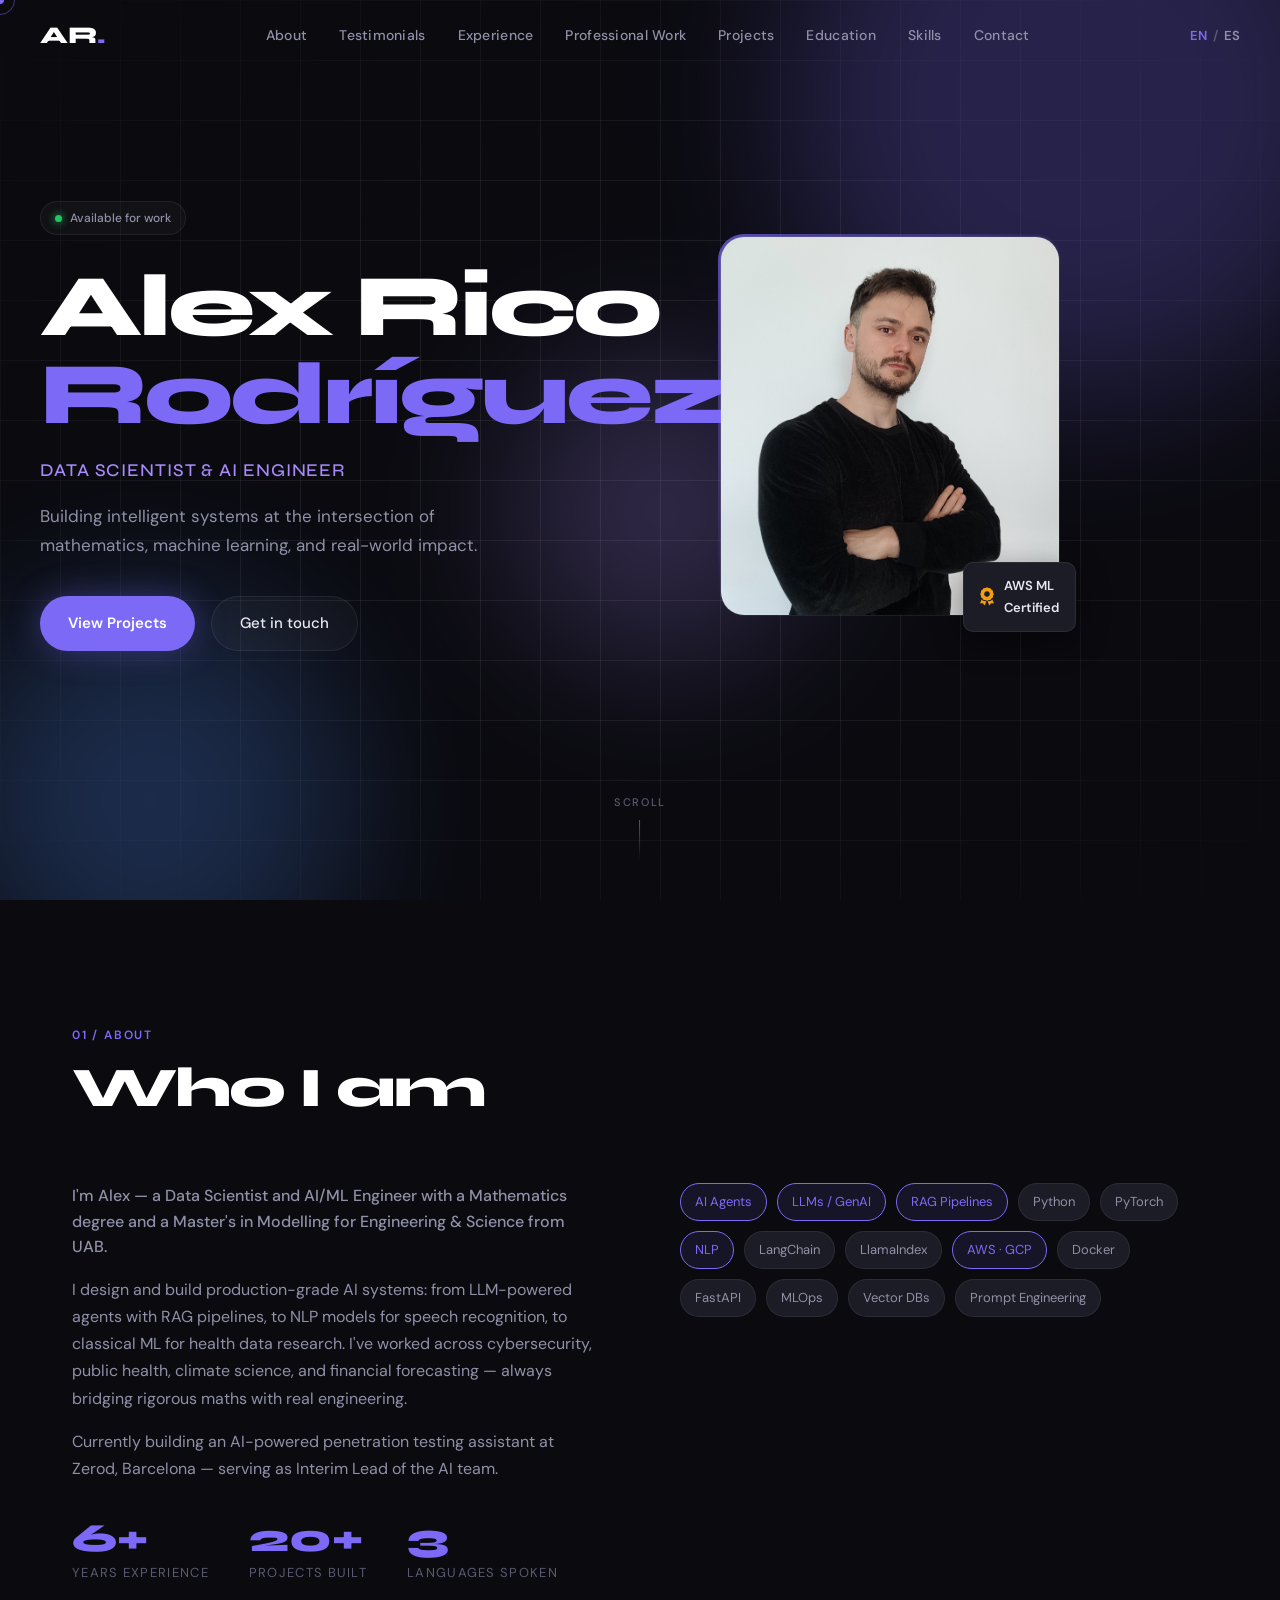
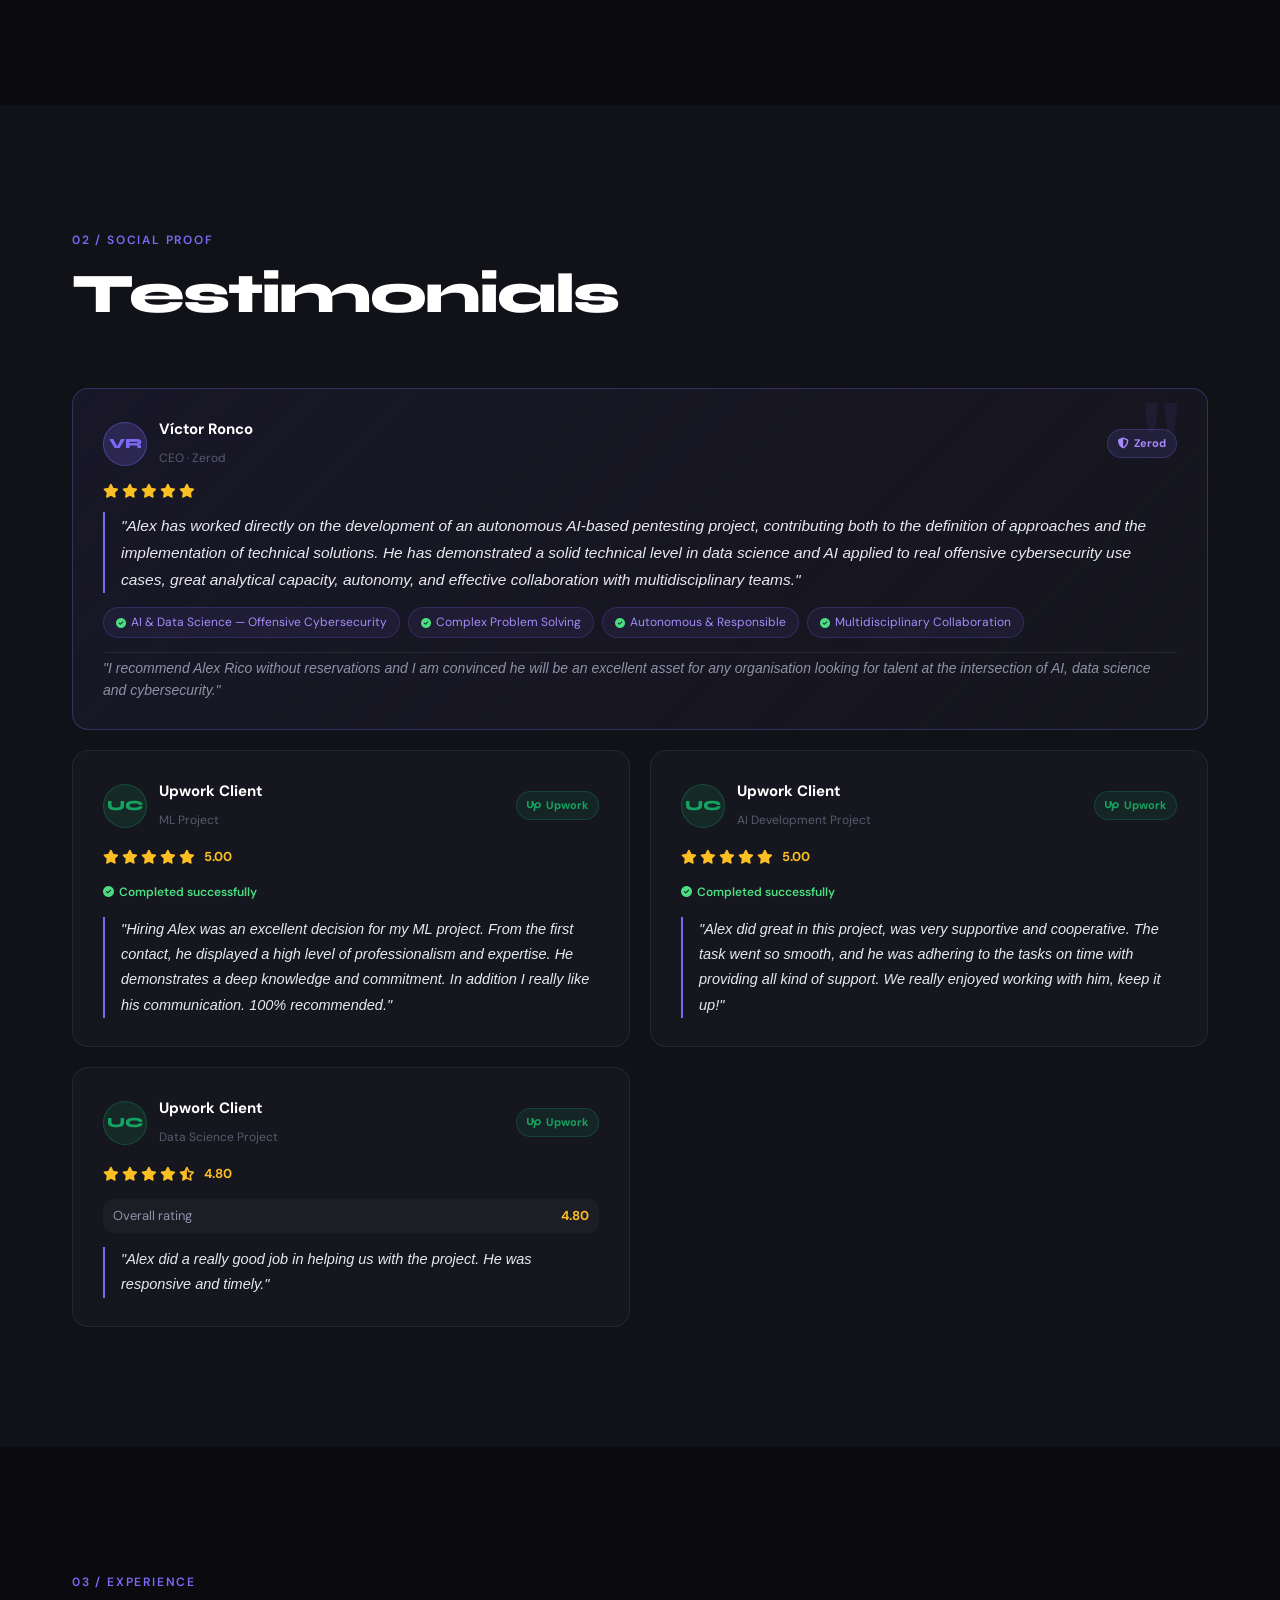
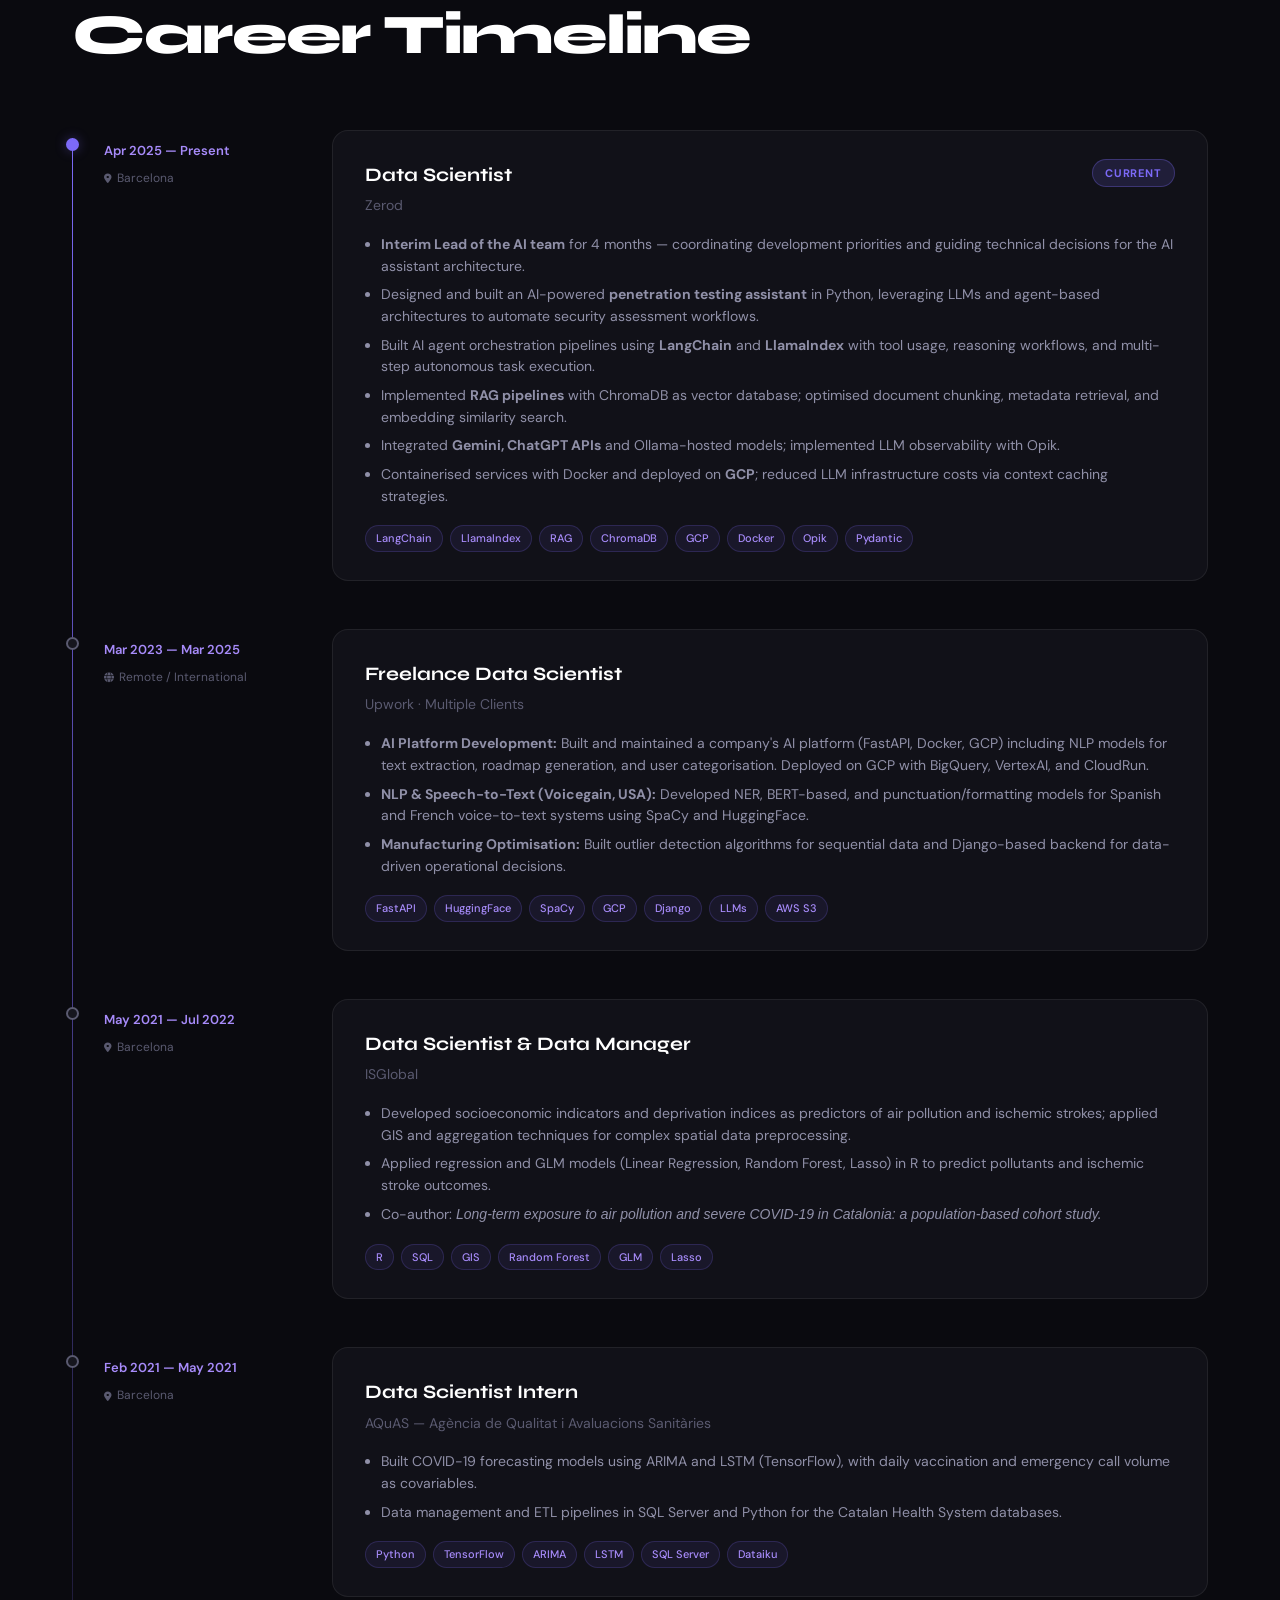
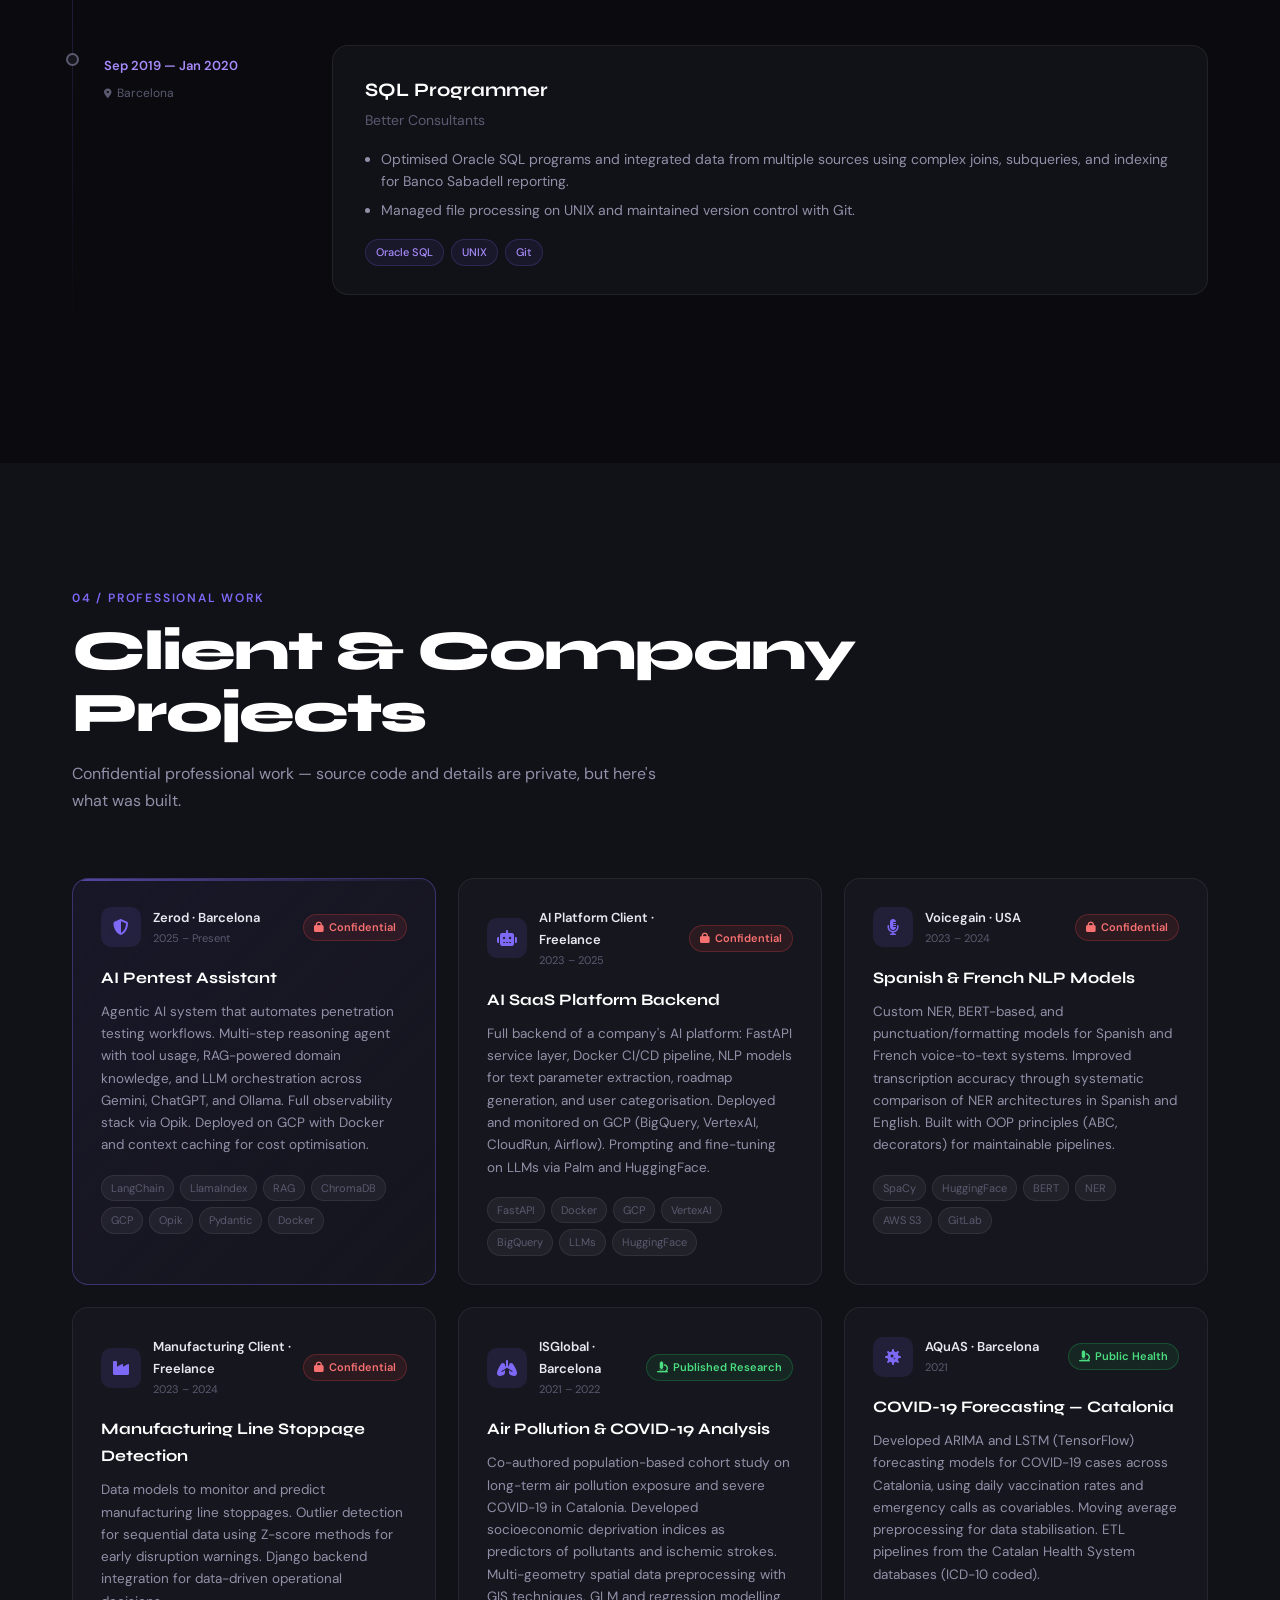
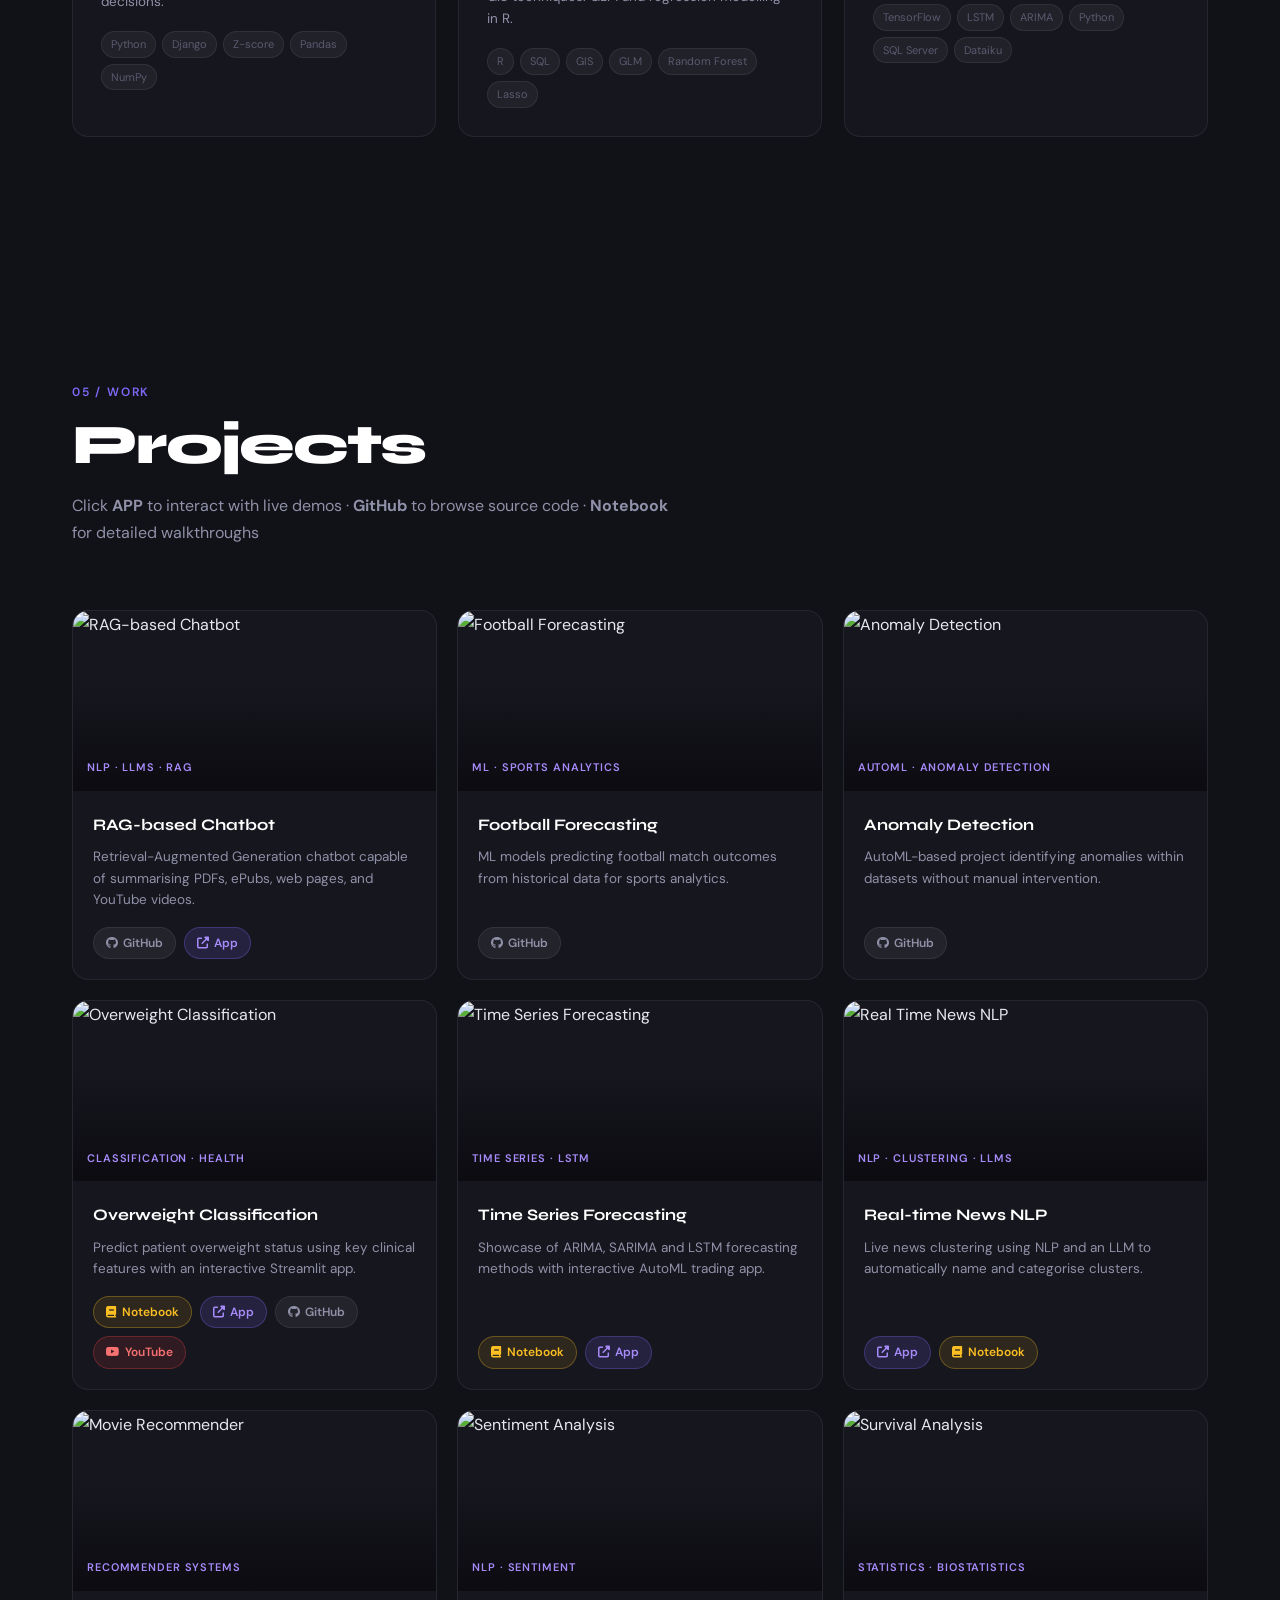
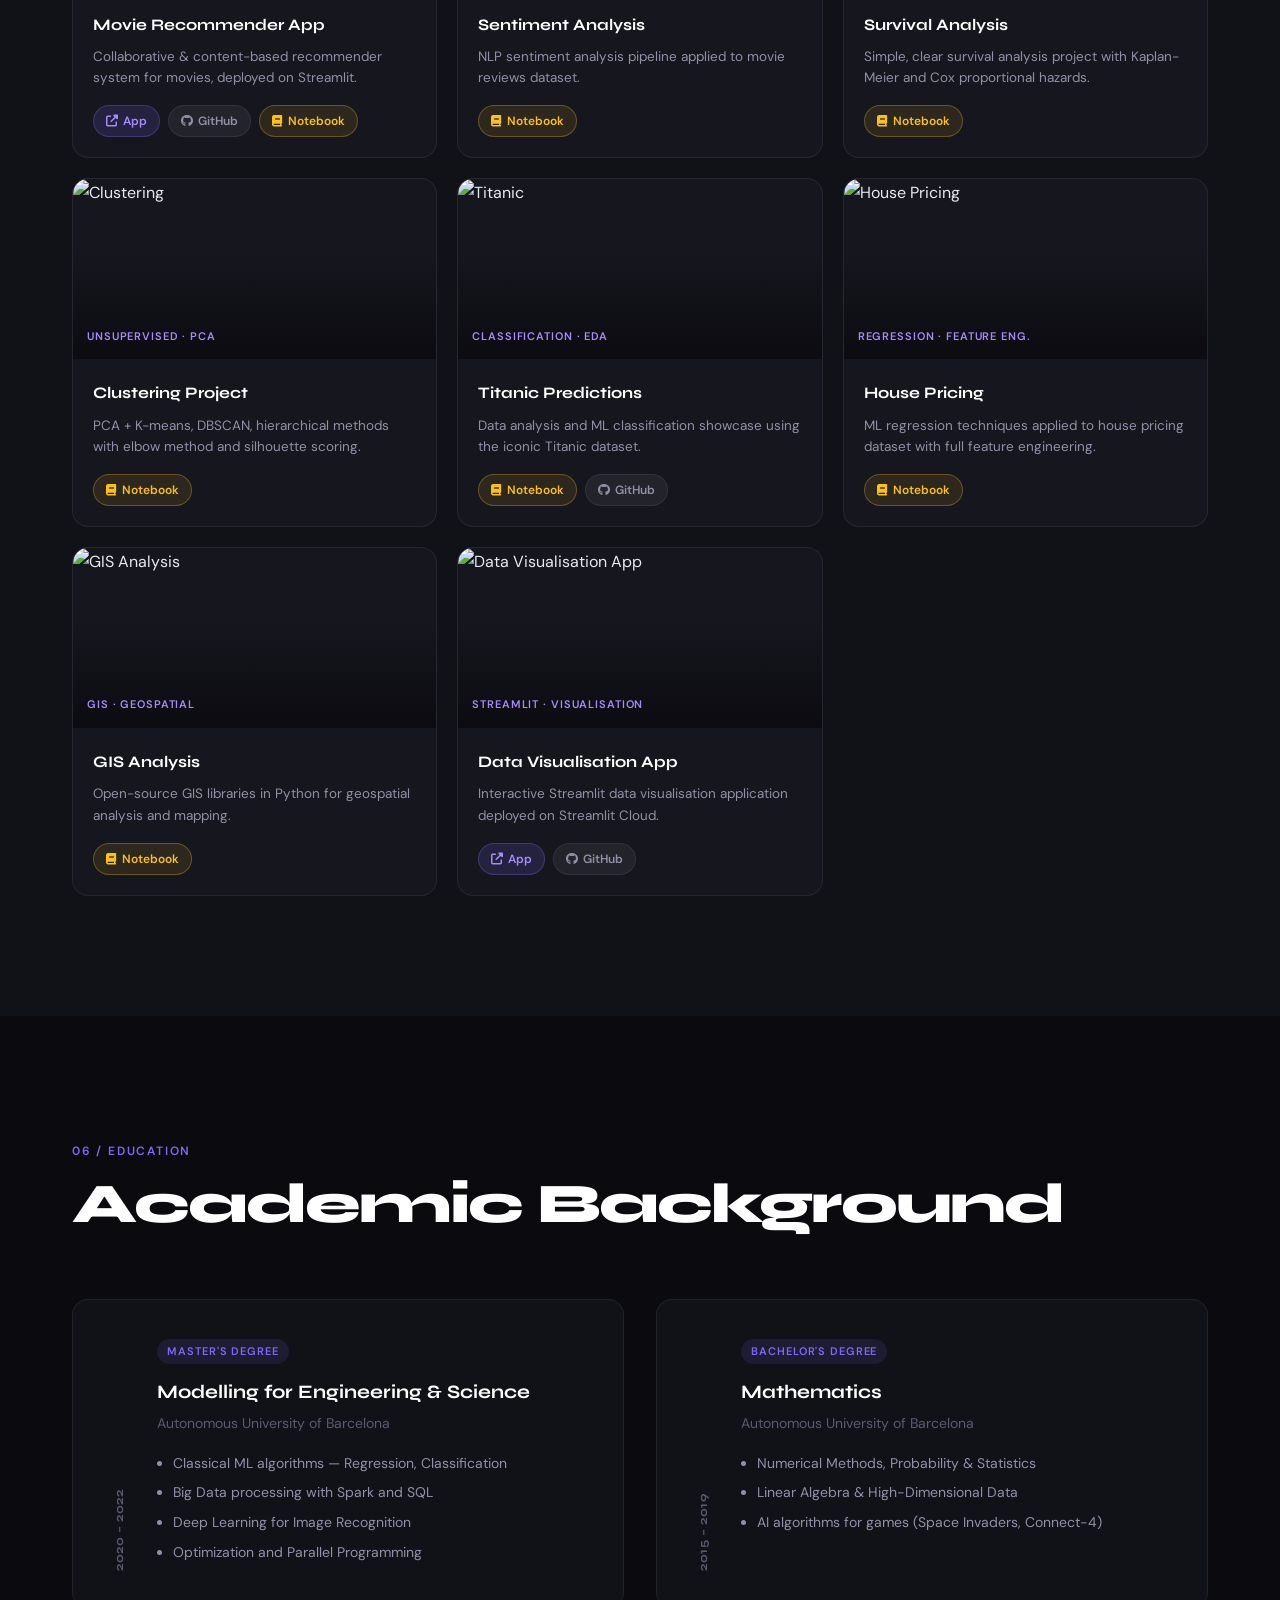
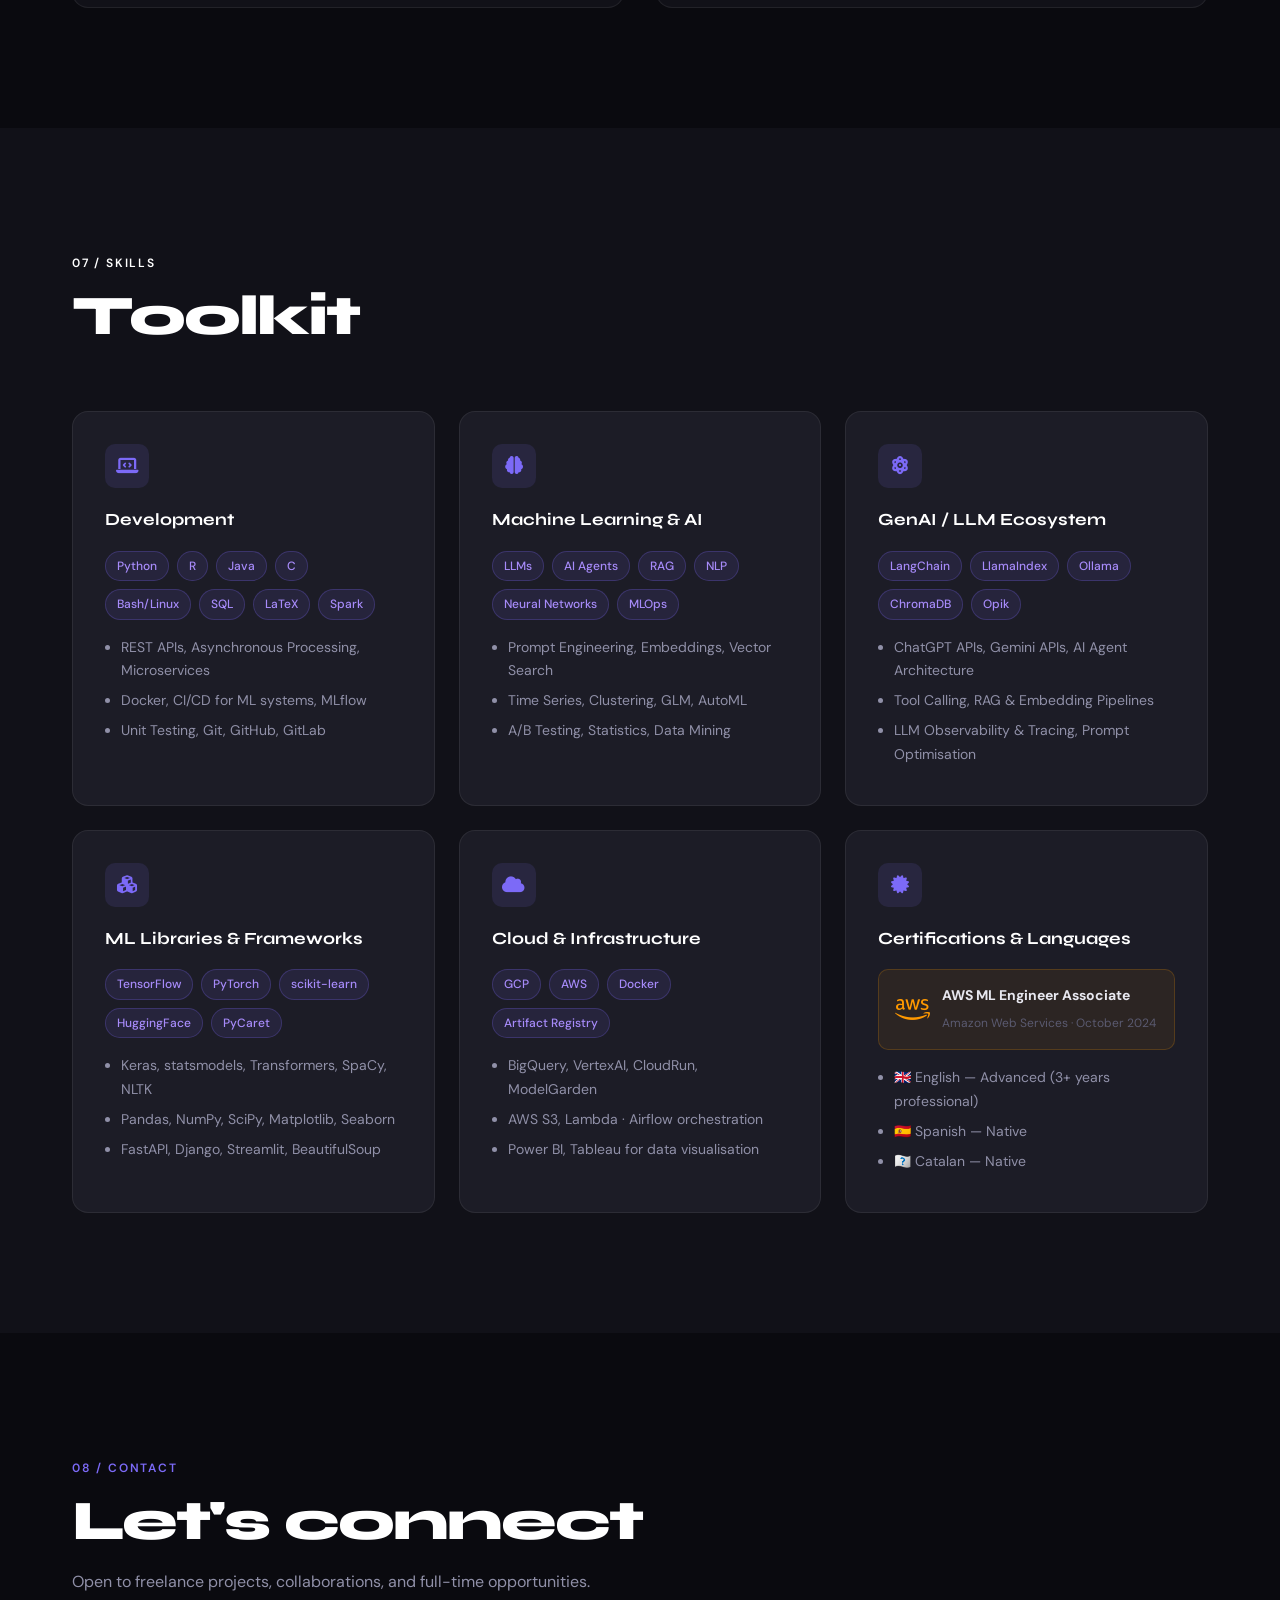
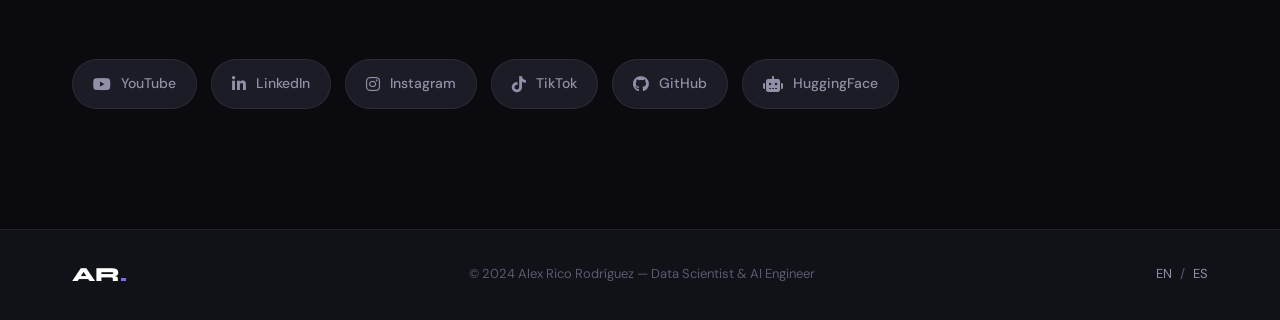
==== commit 7d6ba4a9: "retouch testimonials" ====
--- a/index.html
+++ b/index.html
@@ -132,16 +132,101 @@
             <span class="section-tag">02 / Social Proof</span>
             <h2>Testimonials</h2>
         </div>
-        <div class="testimonials-scroll">
-            <div class="testimonial-card">
-                <img src="./testimonials/Clustering.PNG" alt="Testimonial 1">
-            </div>
-            <div class="testimonial-card">
-                <img src="./testimonials/Testimonial_3.PNG" alt="Testimonial 2">
-            </div>
-            <div class="testimonial-card">
-                <img src="./testimonials/Voicegain.PNG" alt="Voicegain Testimonial">
-            </div>
+        <div class="testimonials-grid">
+
+            <!-- Zerod CEO Letter -->
+            <div class="testi-card testi-featured">
+                <div class="testi-header">
+                    <div class="testi-avatar zerod-avatar">VR</div>
+                    <div class="testi-meta">
+                        <strong>Víctor Ronco</strong>
+                        <span>CEO · Zerod</span>
+                    </div>
+                    <div class="testi-source zerod-badge">
+                        <i class="fas fa-shield-alt"></i> Zerod
+                    </div>
+                </div>
+                <div class="testi-stars">
+                    <i class="fas fa-star"></i><i class="fas fa-star"></i><i class="fas fa-star"></i><i class="fas fa-star"></i><i class="fas fa-star"></i>
+                </div>
+                <blockquote>
+                    "Alex has worked directly on the development of an autonomous AI-based pentesting project, contributing both to the definition of approaches and the implementation of technical solutions. He has demonstrated a solid technical level in data science and AI applied to real offensive cybersecurity use cases, great analytical capacity, autonomy, and effective collaboration with multidisciplinary teams."
+                </blockquote>
+                <div class="testi-highlights">
+                    <span><i class="fas fa-check-circle"></i> AI & Data Science — Offensive Cybersecurity</span>
+                    <span><i class="fas fa-check-circle"></i> Complex Problem Solving</span>
+                    <span><i class="fas fa-check-circle"></i> Autonomous & Responsible</span>
+                    <span><i class="fas fa-check-circle"></i> Multidisciplinary Collaboration</span>
+                </div>
+                <p class="testi-closing">"I recommend Alex Rico without reservations and I am convinced he will be an excellent asset for any organisation looking for talent at the intersection of AI, data science and cybersecurity."</p>
+            </div>
+
+            <!-- Upwork 5★ #1 -->
+            <div class="testi-card">
+                <div class="testi-header">
+                    <div class="testi-avatar upwork-avatar">UC</div>
+                    <div class="testi-meta">
+                        <strong>Upwork Client</strong>
+                        <span>ML Project</span>
+                    </div>
+                    <div class="testi-source upwork-badge">
+                        <svg viewBox="0 0 24 24" width="14" fill="currentColor"><path d="M18.561 13.158c-1.102 0-2.135-.467-3.074-1.227l.228-1.076.008-.042c.207-1.143.849-3.06 2.839-3.06 1.492 0 2.703 1.212 2.703 2.703-.001 1.489-1.212 2.702-2.704 2.702zm0-8.14c-2.539 0-4.51 1.649-5.31 4.366-1.22-1.834-2.148-4.036-2.687-5.892H7.828v7.112c-.002 1.406-1.141 2.546-2.547 2.548-1.405-.002-2.543-1.142-2.545-2.548V3.492H0v7.112c0 2.914 2.37 5.303 5.281 5.303 2.913 0 5.283-2.389 5.283-5.303v-1.19c.529 1.107 1.182 2.229 1.974 3.221l-1.673 7.873h2.797l1.213-5.71c1.063.679 2.285 1.109 3.686 1.109 3 0 5.439-2.452 5.439-5.45 0-3-2.439-5.439-5.439-5.439z"/></svg>
+                        Upwork
+                    </div>
+                </div>
+                <div class="testi-stars">
+                    <i class="fas fa-star"></i><i class="fas fa-star"></i><i class="fas fa-star"></i><i class="fas fa-star"></i><i class="fas fa-star"></i>
+                    <span class="testi-rating">5.00</span>
+                </div>
+                <div class="testi-completed"><i class="fas fa-check-circle"></i> Completed successfully</div>
+                <blockquote>"Hiring Alex was an excellent decision for my ML project. From the first contact, he displayed a high level of professionalism and expertise. He demonstrates a deep knowledge and commitment. In addition I really like his communication. 100% recommended."</blockquote>
+            </div>
+
+            <!-- Upwork 5★ #2 -->
+            <div class="testi-card">
+                <div class="testi-header">
+                    <div class="testi-avatar upwork-avatar">UC</div>
+                    <div class="testi-meta">
+                        <strong>Upwork Client</strong>
+                        <span>AI Development Project</span>
+                    </div>
+                    <div class="testi-source upwork-badge">
+                        <svg viewBox="0 0 24 24" width="14" fill="currentColor"><path d="M18.561 13.158c-1.102 0-2.135-.467-3.074-1.227l.228-1.076.008-.042c.207-1.143.849-3.06 2.839-3.06 1.492 0 2.703 1.212 2.703 2.703-.001 1.489-1.212 2.702-2.704 2.702zm0-8.14c-2.539 0-4.51 1.649-5.31 4.366-1.22-1.834-2.148-4.036-2.687-5.892H7.828v7.112c-.002 1.406-1.141 2.546-2.547 2.548-1.405-.002-2.543-1.142-2.545-2.548V3.492H0v7.112c0 2.914 2.37 5.303 5.281 5.303 2.913 0 5.283-2.389 5.283-5.303v-1.19c.529 1.107 1.182 2.229 1.974 3.221l-1.673 7.873h2.797l1.213-5.71c1.063.679 2.285 1.109 3.686 1.109 3 0 5.439-2.452 5.439-5.45 0-3-2.439-5.439-5.439-5.439z"/></svg>
+                        Upwork
+                    </div>
+                </div>
+                <div class="testi-stars">
+                    <i class="fas fa-star"></i><i class="fas fa-star"></i><i class="fas fa-star"></i><i class="fas fa-star"></i><i class="fas fa-star"></i>
+                    <span class="testi-rating">5.00</span>
+                </div>
+                <div class="testi-completed"><i class="fas fa-check-circle"></i> Completed successfully</div>
+                <blockquote>"Alex did great in this project, was very supportive and cooperative. The task went so smooth, and he was adhering to the tasks on time with providing all kind of support. We really enjoyed working with him, keep it up!"</blockquote>
+            </div>
+
+            <!-- Upwork 4.8★ -->
+            <div class="testi-card">
+                <div class="testi-header">
+                    <div class="testi-avatar upwork-avatar">UC</div>
+                    <div class="testi-meta">
+                        <strong>Upwork Client</strong>
+                        <span>Data Science Project</span>
+                    </div>
+                    <div class="testi-source upwork-badge">
+                        <svg viewBox="0 0 24 24" width="14" fill="currentColor"><path d="M18.561 13.158c-1.102 0-2.135-.467-3.074-1.227l.228-1.076.008-.042c.207-1.143.849-3.06 2.839-3.06 1.492 0 2.703 1.212 2.703 2.703-.001 1.489-1.212 2.702-2.704 2.702zm0-8.14c-2.539 0-4.51 1.649-5.31 4.366-1.22-1.834-2.148-4.036-2.687-5.892H7.828v7.112c-.002 1.406-1.141 2.546-2.547 2.548-1.405-.002-2.543-1.142-2.545-2.548V3.492H0v7.112c0 2.914 2.37 5.303 5.281 5.303 2.913 0 5.283-2.389 5.283-5.303v-1.19c.529 1.107 1.182 2.229 1.974 3.221l-1.673 7.873h2.797l1.213-5.71c1.063.679 2.285 1.109 3.686 1.109 3 0 5.439-2.452 5.439-5.45 0-3-2.439-5.439-5.439-5.439z"/></svg>
+                        Upwork
+                    </div>
+                </div>
+                <div class="testi-stars">
+                    <i class="fas fa-star"></i><i class="fas fa-star"></i><i class="fas fa-star"></i><i class="fas fa-star"></i><i class="fas fa-star-half-alt"></i>
+                    <span class="testi-rating">4.80</span>
+                </div>
+                <div class="testi-rating-row">
+                    <span class="testi-rating-label">Overall rating</span>
+                    <span class="testi-rating-val">4.80</span>
+                </div>
+                <blockquote>"Alex did a really good job in helping us with the project. He was responsive and timely."</blockquote>
+            </div>
+
         </div>
     </div>
 </section>
--- a/sty.css
+++ b/sty.css
@@ -402,21 +402,133 @@
 
 /* ---- TESTIMONIALS ---- */
 #testimonials { background: var(--bg2); }
-.testimonials-scroll {
+.testimonials-grid {
+    display: grid;
+    grid-template-columns: 1fr 1fr;
+    gap: 20px;
+}
+.testi-card {
+    background: var(--bg3);
+    border: 1px solid var(--border);
+    border-radius: var(--radius);
+    padding: 28px 30px;
+    transition: var(--transition);
+    display: flex;
+    flex-direction: column;
+    gap: 14px;
+}
+.testi-card:hover { border-color: var(--accent); transform: translateY(-4px); box-shadow: 0 16px 48px rgba(0,0,0,0.35); }
+.testi-featured {
+    grid-column: span 2;
+    border-color: rgba(124,106,247,0.3);
+    background: linear-gradient(135deg, rgba(124,106,247,0.07), var(--bg3));
+    position: relative;
+    overflow: hidden;
+}
+.testi-featured::before {
+    content: '"';
+    position: absolute;
+    top: -10px; right: 24px;
+    font-family: 'Syne', sans-serif;
+    font-size: 140px;
+    color: rgba(124,106,247,0.08);
+    line-height: 1;
+    pointer-events: none;
+}
+.testi-header {
+    display: flex;
+    align-items: center;
+    gap: 12px;
+}
+.testi-avatar {
+    width: 44px; height: 44px;
+    border-radius: 50%;
+    display: flex; align-items: center; justify-content: center;
+    font-family: 'Syne', sans-serif;
+    font-size: 14px;
+    font-weight: 800;
+    flex-shrink: 0;
+}
+.zerod-avatar { background: rgba(124,106,247,0.2); color: var(--accent); border: 1px solid rgba(124,106,247,0.4); }
+.upwork-avatar { background: rgba(20,163,98,0.15); color: #14a362; border: 1px solid rgba(20,163,98,0.3); }
+.testi-meta { flex: 1; }
+.testi-meta strong { display: block; font-size: 15px; font-weight: 700; color: var(--white); }
+.testi-meta span { font-size: 12px; color: var(--text3); }
+.testi-source {
+    display: inline-flex;
+    align-items: center;
+    gap: 5px;
+    padding: 4px 10px;
+    border-radius: 100px;
+    font-size: 11px;
+    font-weight: 700;
+    flex-shrink: 0;
+}
+.zerod-badge { background: rgba(124,106,247,0.12); color: var(--accent2); border: 1px solid rgba(124,106,247,0.25); }
+.upwork-badge { background: rgba(20,163,98,0.1); color: #14a362; border: 1px solid rgba(20,163,98,0.25); }
+.testi-stars { display: flex; align-items: center; gap: 3px; }
+.testi-stars i { color: #fbbf24; font-size: 14px; }
+.testi-rating { font-size: 13px; font-weight: 700; color: #fbbf24; margin-left: 6px; }
+.testi-completed {
+    display: inline-flex;
+    align-items: center;
+    gap: 5px;
+    font-size: 12px;
+    font-weight: 600;
+    color: #4ade80;
+}
+.testi-completed i { font-size: 11px; }
+.testi-card blockquote {
+    font-size: 14.5px;
+    color: var(--text);
+    line-height: 1.75;
+    font-style: italic;
+    border-left: 2px solid var(--accent);
+    padding-left: 16px;
+    margin: 0;
+}
+.testi-featured blockquote { font-size: 15.5px; }
+.testi-highlights {
     display: flex;
     flex-wrap: wrap;
-    gap: 24px;
-}
-.testimonial-card {
-    background: var(--surface);
-    border: 1px solid var(--border);
-    border-radius: var(--radius);
-    overflow: hidden;
-    max-width: 480px;
-    transition: var(--transition);
-}
-.testimonial-card:hover { border-color: var(--accent); transform: translateY(-4px); box-shadow: 0 16px 48px rgba(0,0,0,0.3); }
-.testimonial-card img { width: 100%; display: block; }
+    gap: 8px;
+}
+.testi-highlights span {
+    display: inline-flex;
+    align-items: center;
+    gap: 5px;
+    padding: 4px 12px;
+    background: rgba(124,106,247,0.08);
+    border: 1px solid rgba(124,106,247,0.2);
+    border-radius: 100px;
+    font-size: 12px;
+    color: var(--accent2);
+}
+.testi-highlights i { font-size: 10px; color: #4ade80; }
+.testi-closing {
+    font-size: 14px;
+    color: var(--text2);
+    font-style: italic;
+    line-height: 1.6;
+    margin: 0;
+    padding-top: 4px;
+    border-top: 1px solid var(--border);
+}
+.testi-rating-row {
+    display: flex;
+    justify-content: space-between;
+    align-items: center;
+    padding: 6px 10px;
+    background: rgba(255,255,255,0.03);
+    border-radius: var(--radius-sm);
+    font-size: 13px;
+}
+.testi-rating-label { color: var(--text2); }
+.testi-rating-val { font-weight: 700; color: #fbbf24; }
+@media (max-width: 768px) {
+    .testimonials-grid { grid-template-columns: 1fr; }
+    .testi-featured { grid-column: span 1; }
+}
 
 /* ---- EXPERIENCE ---- */
 #experience { background: var(--bg); }
